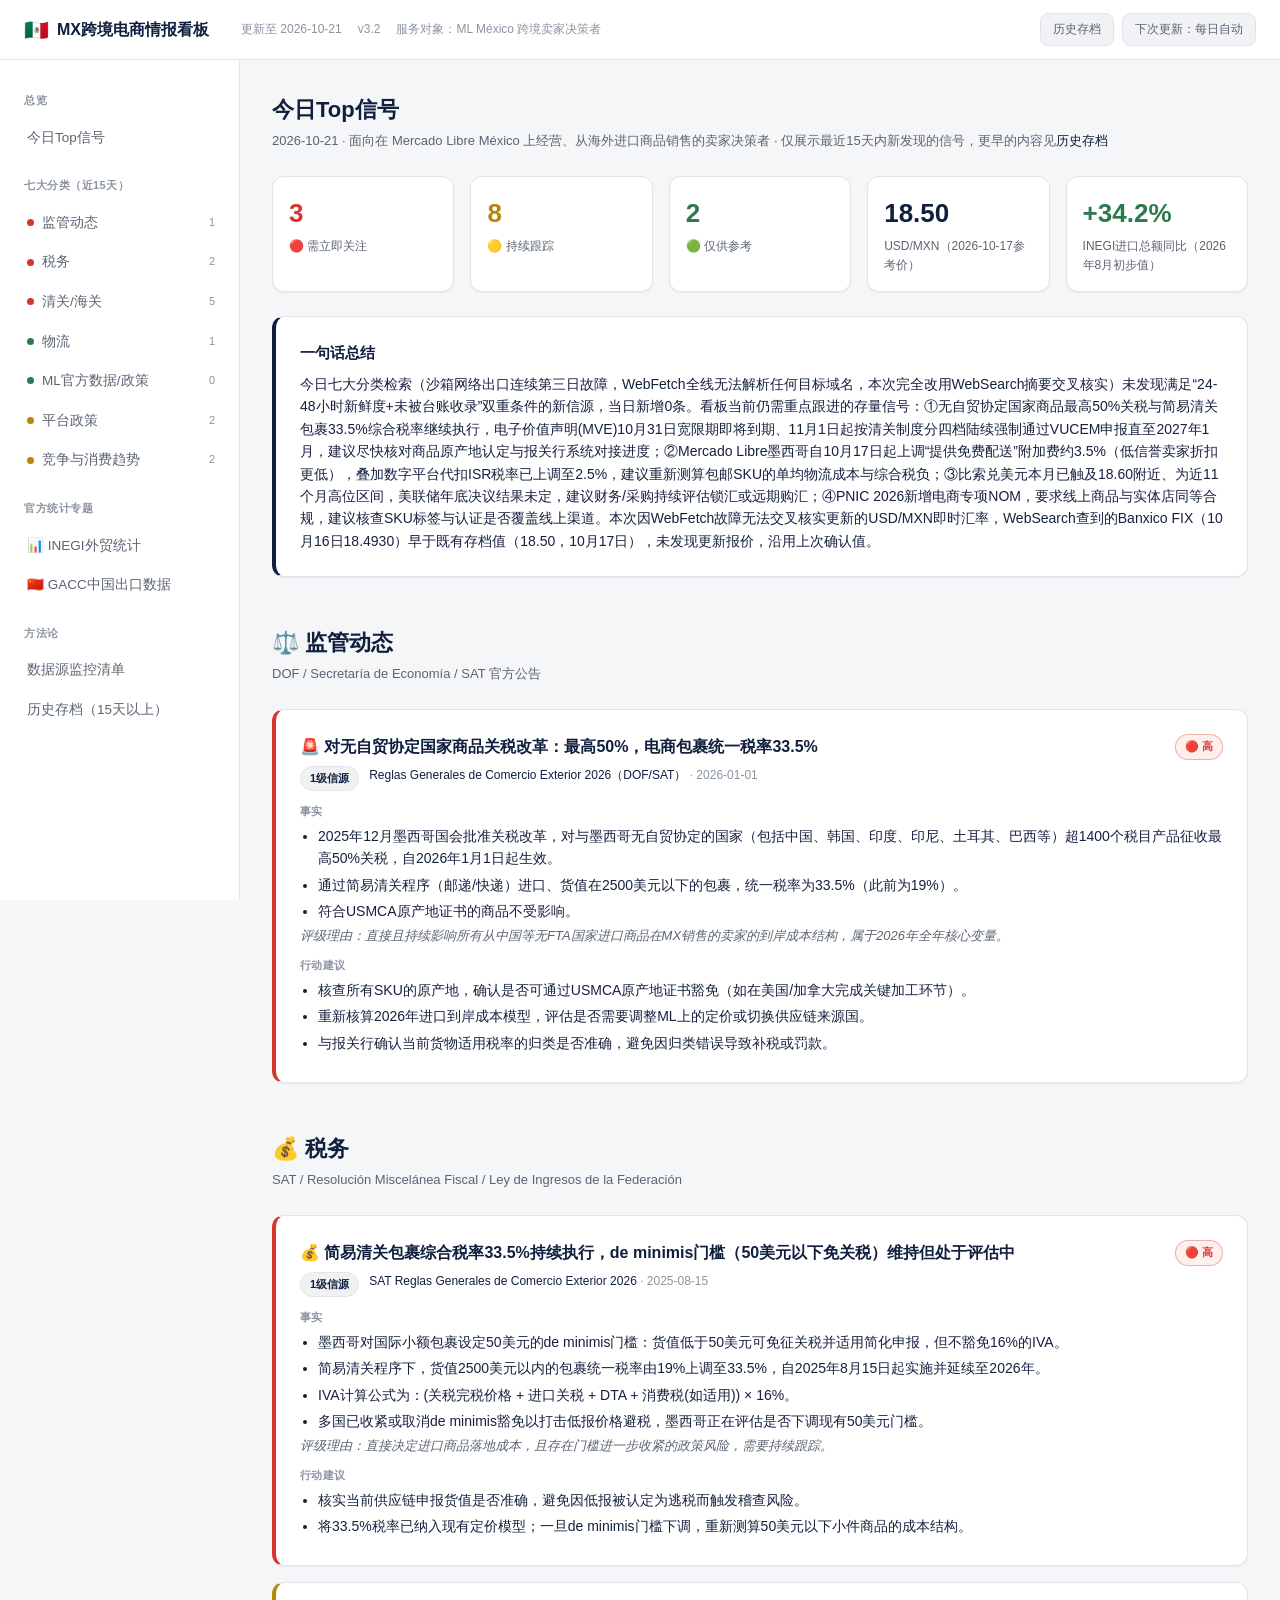
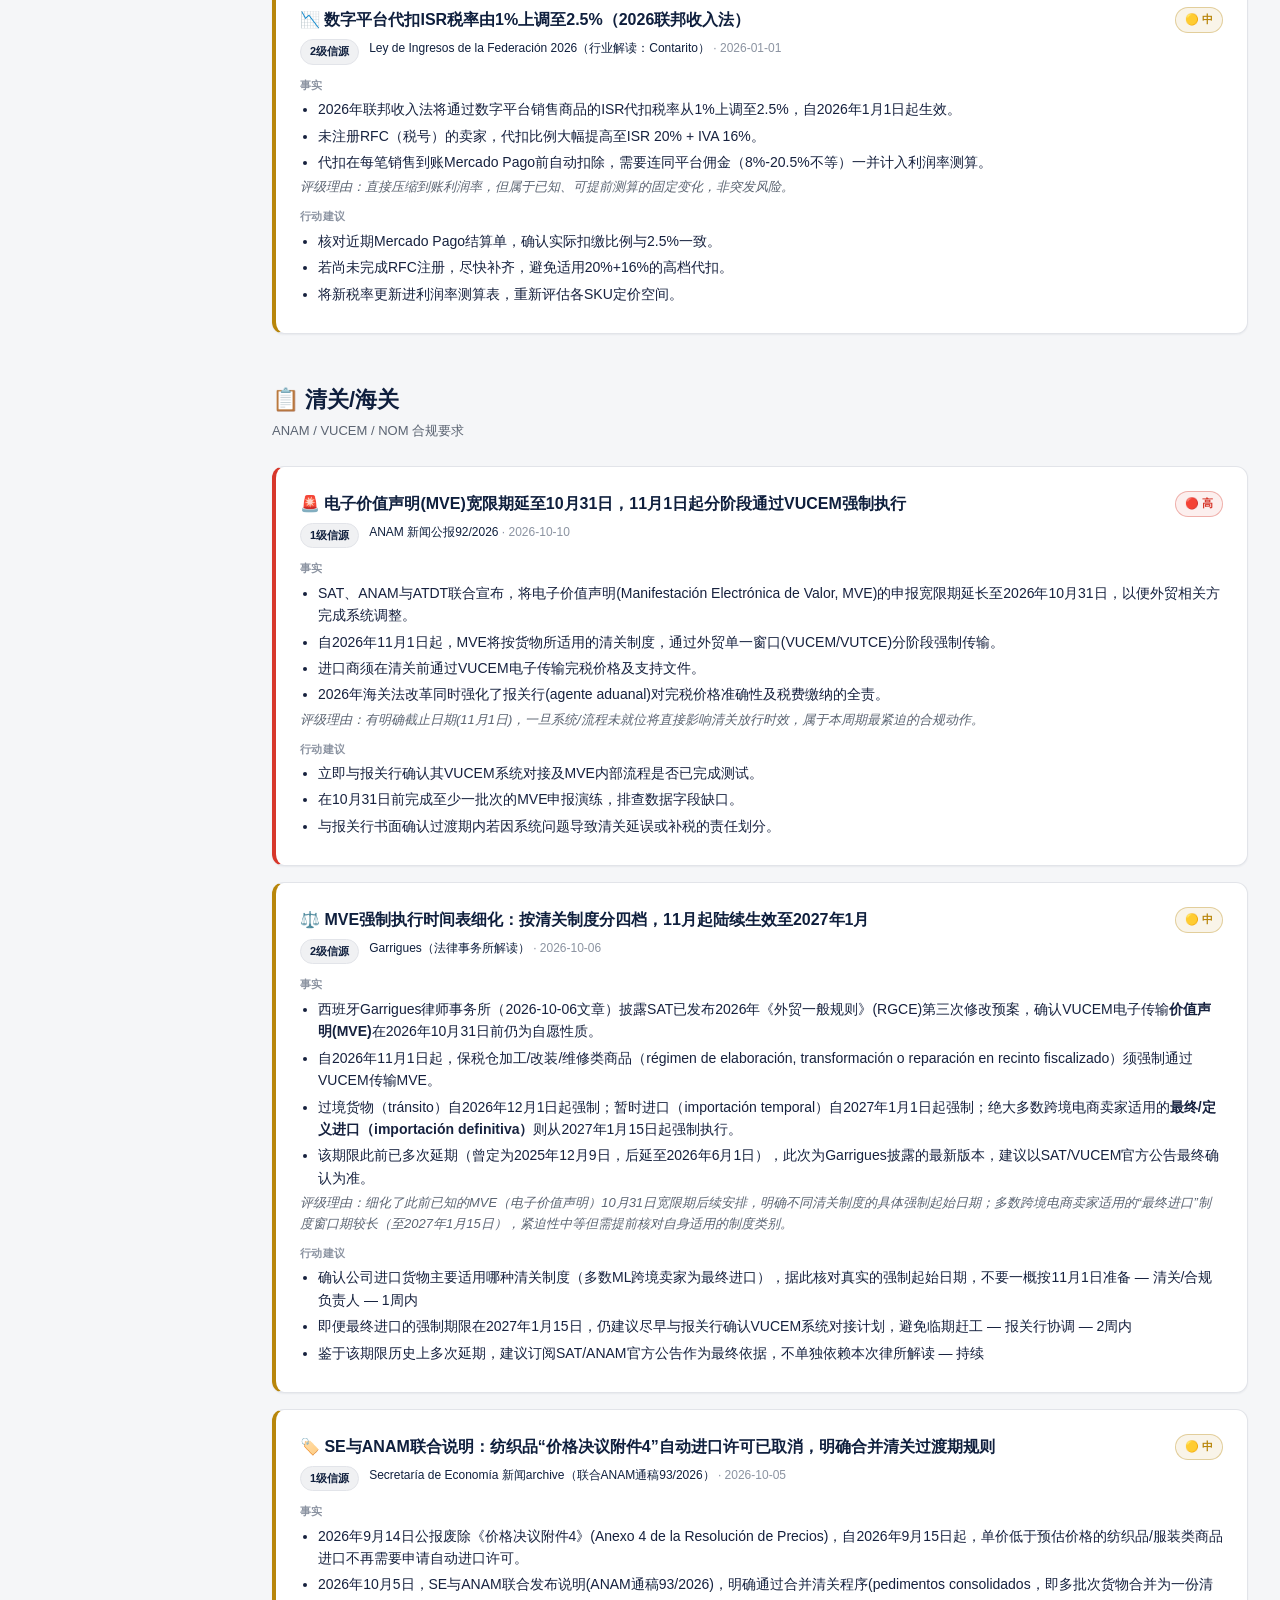
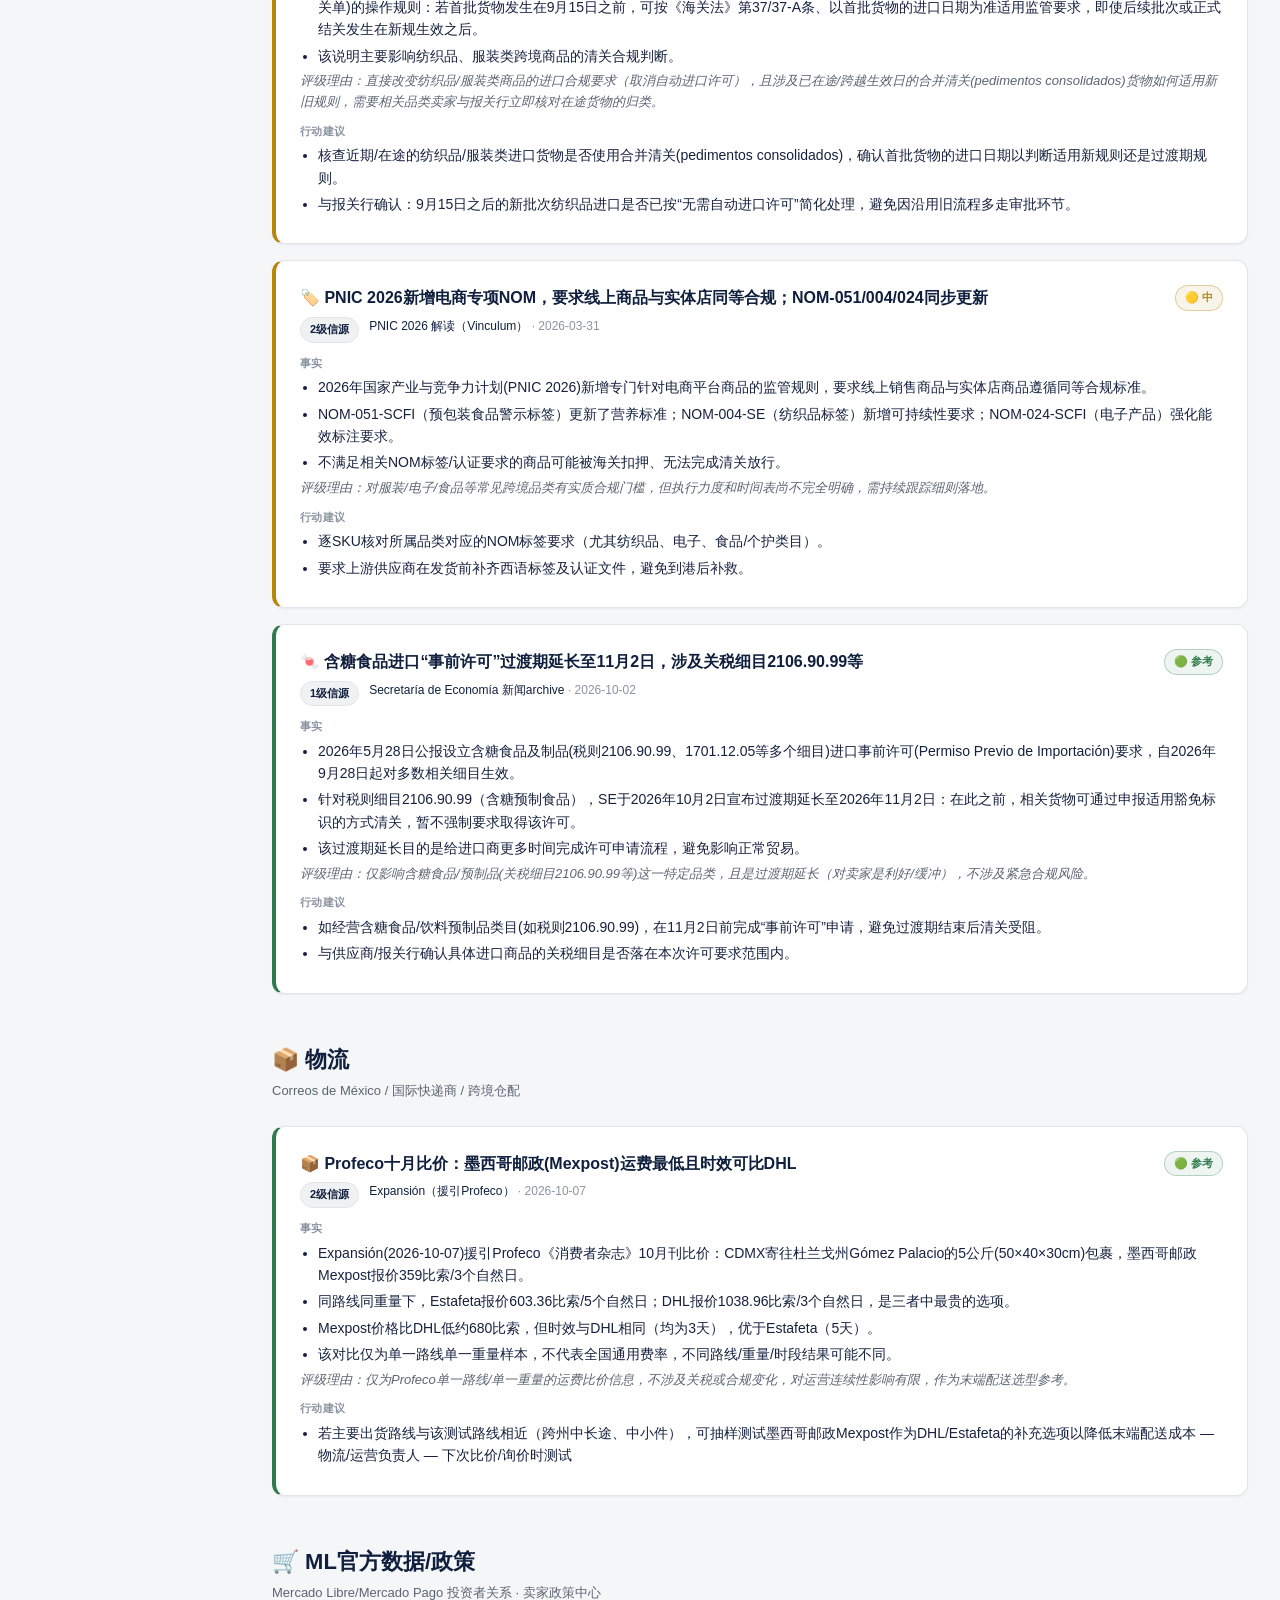
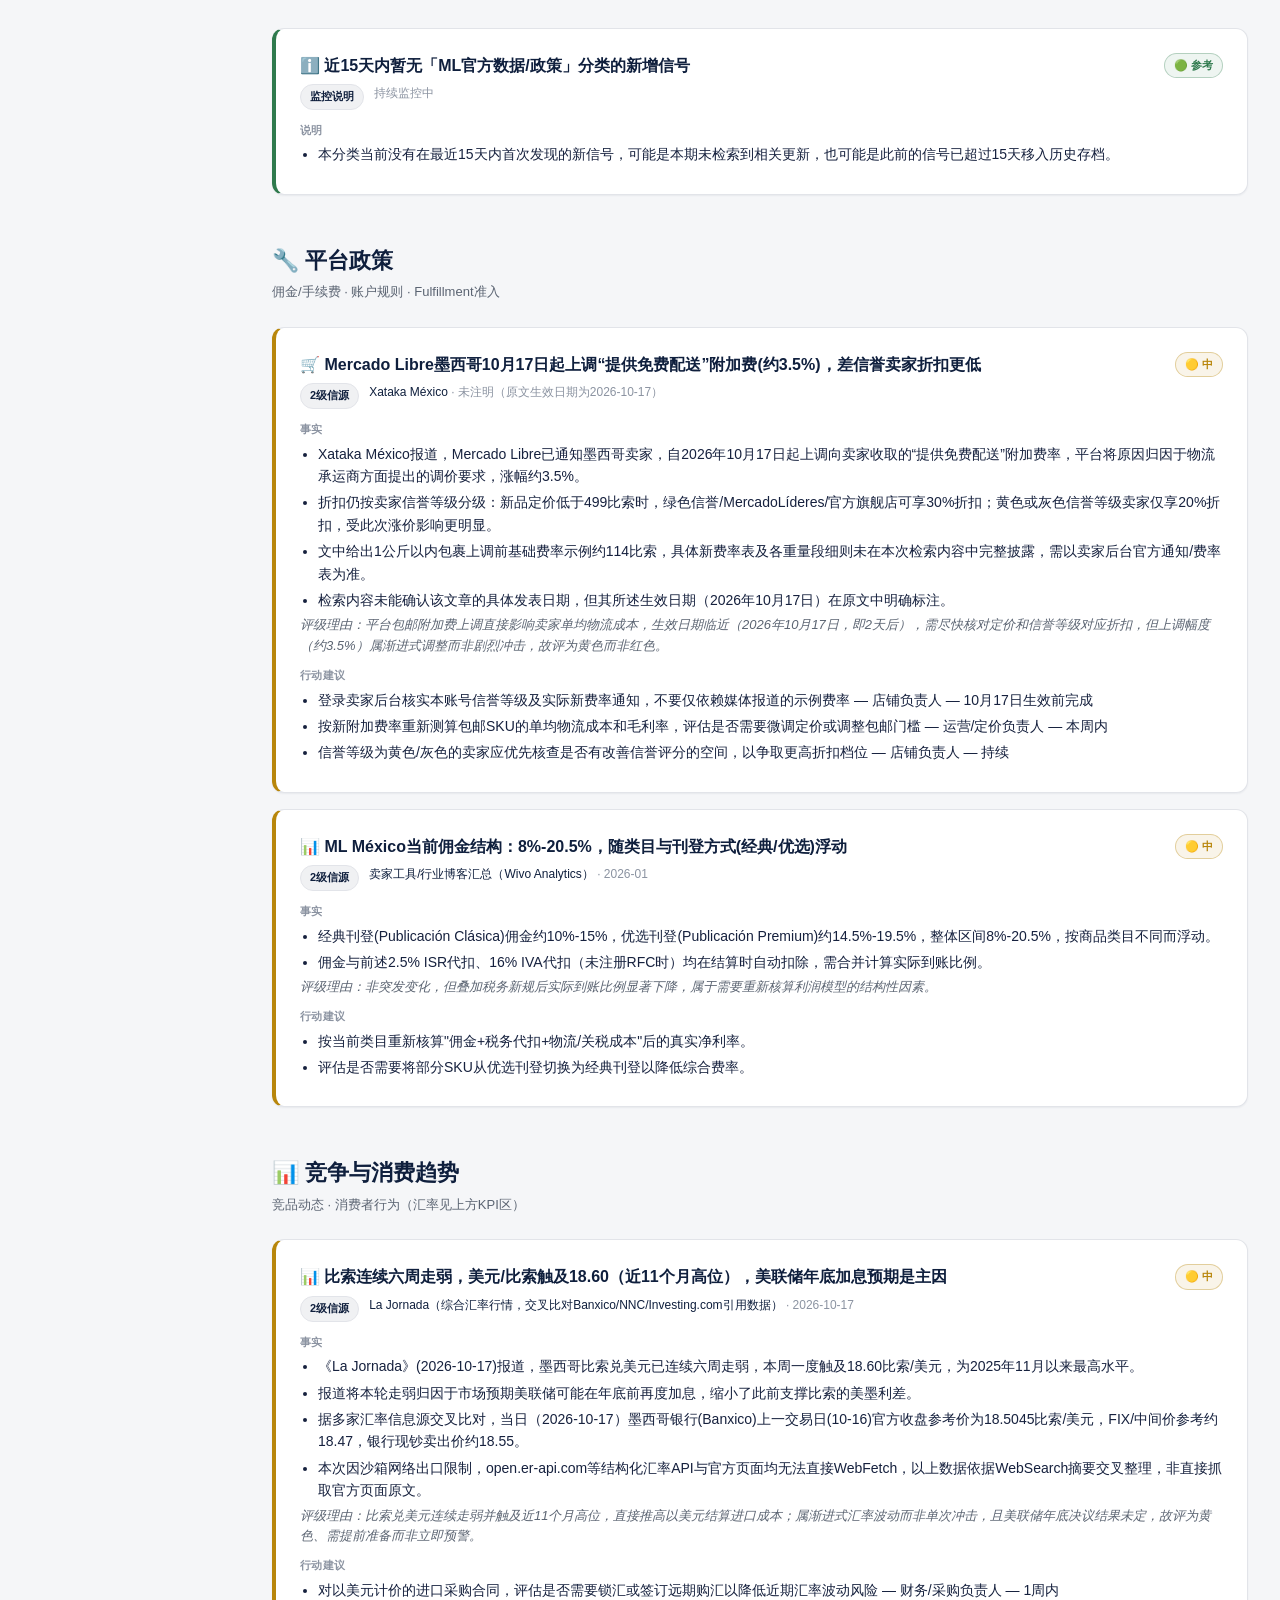
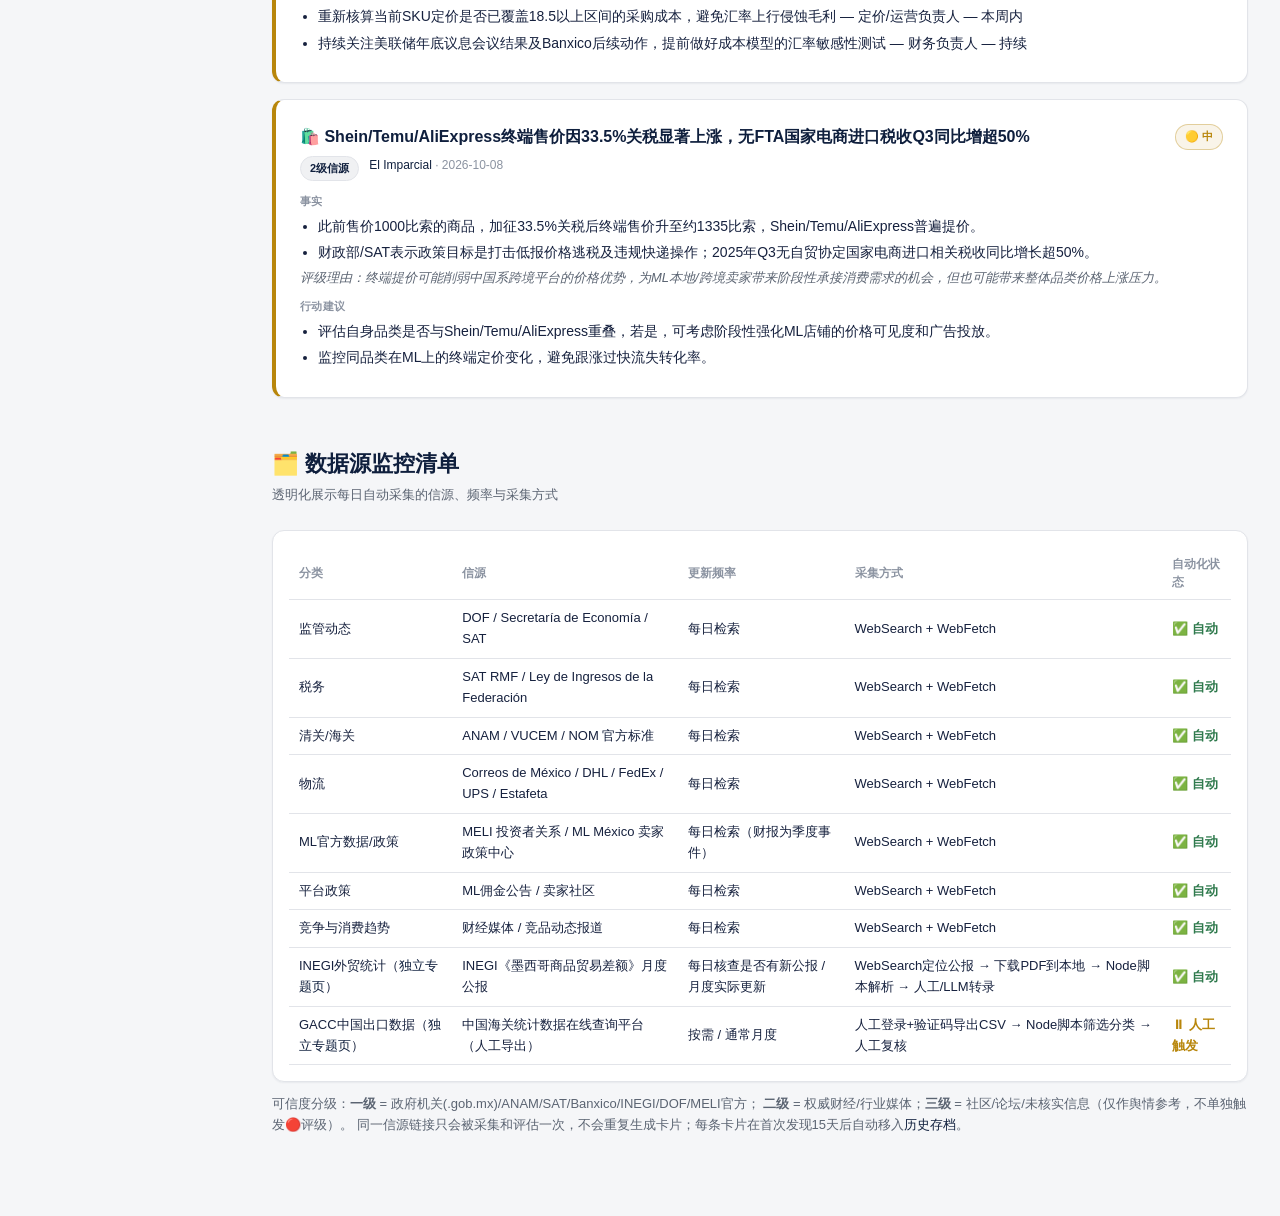
==== site/index.html @ f9dcebd8 "Add GACC monthly time series: YoY comparison and trend sparklines - scripts/lib_gacc.js: extracted s" ====
<!DOCTYPE html>
<html lang="zh-CN">
<head>
<meta charset="UTF-8">
<meta name="viewport" content="width=device-width, initial-scale=1.0, viewport-fit=cover">
<title>MX跨境电商情报看板 | 2026-10-21 | v3.2</title>
<meta http-equiv="Cache-Control" content="no-cache, no-store, must-revalidate">
<link rel="stylesheet" href="style.css">
</head>
<body>

<nav class="navbar">
  <button class="menu-toggle pill" onclick="document.querySelector('.sidebar').classList.toggle('open')">☰ 分类</button>
  <div class="navbar-brand"><span class="flag">🇲🇽</span>MX跨境电商情报看板</div>
  <div class="navbar-meta">
    <span>更新至 2026-10-21</span>
    <span>v3.2</span>
    <span>服务对象：ML México 跨境卖家决策者</span>
  </div>
  <div class="navbar-controls">
    <a class="pill" href="archive.html">历史存档</a>
    <span class="pill">下次更新：每日自动</span>
  </div>
</nav>

<div class="layout">
  <aside class="sidebar">
    <ul class="sidebar-nav">
      <li class="sidebar-section-title">总览</li>
      <li><a class="sidebar-item" href="#top">今日Top信号</a></li>

      <li class="sidebar-section-title" style="margin-top:12px;">七大分类（近15天）</li>
      <li><a class="sidebar-item sig-red" href="#reg"><span class="dot"></span>监管动态<span class="count-badge">1</span></a></li>
      <li><a class="sidebar-item sig-red" href="#tax"><span class="dot"></span>税务<span class="count-badge">2</span></a></li>
      <li><a class="sidebar-item sig-red" href="#customs"><span class="dot"></span>清关/海关<span class="count-badge">5</span></a></li>
      <li><a class="sidebar-item sig-green" href="#logistics"><span class="dot"></span>物流<span class="count-badge">1</span></a></li>
      <li><a class="sidebar-item sig-green" href="#ml"><span class="dot"></span>ML官方数据/政策<span class="count-badge">0</span></a></li>
      <li><a class="sidebar-item sig-yellow" href="#platform"><span class="dot"></span>平台政策<span class="count-badge">2</span></a></li>
      <li><a class="sidebar-item sig-yellow" href="#competition"><span class="dot"></span>竞争与消费趋势<span class="count-badge">2</span></a></li>

      <li class="sidebar-section-title" style="margin-top:12px;">官方统计专题</li>
      <li><a class="sidebar-item" href="inegi.html">📊 INEGI外贸统计</a></li>
      <li><a class="sidebar-item" href="gacc.html">🇨🇳 GACC中国出口数据</a></li>

      <li class="sidebar-section-title" style="margin-top:12px;">方法论</li>
      <li><a class="sidebar-item" href="#sources">数据源监控清单</a></li>
      <li><a class="sidebar-item" href="archive.html">历史存档（15天以上）</a></li>
    </ul>
  </aside>

  <main class="main-content">

    <section class="content-section" id="top">
      <div class="section-title">今日Top信号</div>
      <div class="section-subtitle">2026-10-21 · 面向在 Mercado Libre México 上经营、从海外进口商品销售的卖家决策者 · 仅展示最近15天内新发现的信号，更早的内容见<a href="archive.html">历史存档</a></div>

      <div class="kpi-grid">
        <div class="kpi-card red"><div class="kpi-value">3</div><div class="kpi-label">🔴 需立即关注</div></div>
        <div class="kpi-card yellow"><div class="kpi-value">8</div><div class="kpi-label">🟡 持续跟踪</div></div>
        <div class="kpi-card green"><div class="kpi-value">2</div><div class="kpi-label">🟢 仅供参考</div></div>
        <div class="kpi-card"><div class="kpi-value">18.50</div><div class="kpi-label">USD/MXN（2026-10-17参考价）</div></div>
        
        <a href="inegi.html" class="kpi-card-link">
          <div class="kpi-card">
            <div class="kpi-value"><span class="pct-pos">+34.2%</span></div>
            <div class="kpi-label">INEGI进口总额同比（2026年8月初步值）</div>
          </div>
        </a>
      </div>

      <div class="top-signal-box">
        <h3>一句话总结</h3>
        <p>今日七大分类检索（沙箱网络出口连续第三日故障，WebFetch全线无法解析任何目标域名，本次完全改用WebSearch摘要交叉核实）未发现满足“24-48小时新鲜度+未被台账收录”双重条件的新信源，当日新增0条。看板当前仍需重点跟进的存量信号：①无自贸协定国家商品最高50%关税与简易清关包裹33.5%综合税率继续执行，电子价值声明(MVE)10月31日宽限期即将到期、11月1日起按清关制度分四档陆续强制通过VUCEM申报直至2027年1月，建议尽快核对商品原产地认定与报关行系统对接进度；②Mercado Libre墨西哥自10月17日起上调“提供免费配送”附加费约3.5%（低信誉卖家折扣更低），叠加数字平台代扣ISR税率已上调至2.5%，建议重新测算包邮SKU的单均物流成本与综合税负；③比索兑美元本月已触及18.60附近、为近11个月高位区间，美联储年底决议结果未定，建议财务/采购持续评估锁汇或远期购汇；④PNIC 2026新增电商专项NOM，要求线上商品与实体店同等合规，建议核查SKU标签与认证是否覆盖线上渠道。本次因WebFetch故障无法交叉核实更新的USD/MXN即时汇率，WebSearch查到的Banxico FIX（10月16日18.4930）早于既有存档值（18.50，10月17日），未发现更新报价，沿用上次确认值。</p>
      </div>
    </section>

    <section class="content-section" id="reg">
      <div class="section-title">⚖️ 监管动态</div>
      <div class="section-subtitle">DOF / Secretaría de Economía / SAT 官方公告</div>
      
      <div class="card sig-red">
        <div class="card-head">
          <div class="card-title">🚨 对无自贸协定国家商品关税改革：最高50%，电商包裹统一税率33.5%</div>
          <span class="badge red">🔴 高</span>
        </div>
        <div class="card-meta">
          <span class="badge tier">1级信源</span>
          <span><a href="https://dof.gob.mx/nota_detalle_popup.php?codigo=5777199" target="_blank" rel="noopener">Reglas Generales de Comercio Exterior 2026（DOF/SAT）</a> · 2026-01-01</span>
        </div>
        <div class="card-section-label">事实</div>
        <ul>
          <li>2025年12月墨西哥国会批准关税改革，对与墨西哥无自贸协定的国家（包括中国、韩国、印度、印尼、土耳其、巴西等）超1400个税目产品征收最高50%关税，自2026年1月1日起生效。</li>
          <li>通过简易清关程序（邮递/快递）进口、货值在2500美元以下的包裹，统一税率为33.5%（此前为19%）。</li>
          <li>符合USMCA原产地证书的商品不受影响。</li>
        </ul>
        <div class="reason">评级理由：直接且持续影响所有从中国等无FTA国家进口商品在MX销售的卖家的到岸成本结构，属于2026年全年核心变量。</div>
        <div class="card-section-label">行动建议</div>
        <ul>
          <li>核查所有SKU的原产地，确认是否可通过USMCA原产地证书豁免（如在美国/加拿大完成关键加工环节）。</li>
          <li>重新核算2026年进口到岸成本模型，评估是否需要调整ML上的定价或切换供应链来源国。</li>
          <li>与报关行确认当前货物适用税率的归类是否准确，避免因归类错误导致补税或罚款。</li>
        </ul>
      </div>
    </section>

    <section class="content-section" id="tax">
      <div class="section-title">💰 税务</div>
      <div class="section-subtitle">SAT / Resolución Miscelánea Fiscal / Ley de Ingresos de la Federación</div>
      
      <div class="card sig-red">
        <div class="card-head">
          <div class="card-title">💰 简易清关包裹综合税率33.5%持续执行，de minimis门槛（50美元以下免关税）维持但处于评估中</div>
          <span class="badge red">🔴 高</span>
        </div>
        <div class="card-meta">
          <span class="badge tier">1级信源</span>
          <span><a href="https://www.sat.gob.mx/minisitio/NormatividadRMFyRGCE/documentos2026/rgce/rgce/ReglasGeneralesComercioExteriorpara2026.pdf" target="_blank" rel="noopener">SAT Reglas Generales de Comercio Exterior 2026</a> · 2025-08-15</span>
        </div>
        <div class="card-section-label">事实</div>
        <ul>
          <li>墨西哥对国际小额包裹设定50美元的de minimis门槛：货值低于50美元可免征关税并适用简化申报，但不豁免16%的IVA。</li>
          <li>简易清关程序下，货值2500美元以内的包裹统一税率由19%上调至33.5%，自2025年8月15日起实施并延续至2026年。</li>
          <li>IVA计算公式为：(关税完税价格 + 进口关税 + DTA + 消费税(如适用)) × 16%。</li>
          <li>多国已收紧或取消de minimis豁免以打击低报价格避税，墨西哥正在评估是否下调现有50美元门槛。</li>
        </ul>
        <div class="reason">评级理由：直接决定进口商品落地成本，且存在门槛进一步收紧的政策风险，需要持续跟踪。</div>
        <div class="card-section-label">行动建议</div>
        <ul>
          <li>核实当前供应链申报货值是否准确，避免因低报被认定为逃税而触发稽查风险。</li>
          <li>将33.5%税率已纳入现有定价模型；一旦de minimis门槛下调，重新测算50美元以下小件商品的成本结构。</li>
        </ul>
      </div>

      <div class="card sig-yellow">
        <div class="card-head">
          <div class="card-title">📉 数字平台代扣ISR税率由1%上调至2.5%（2026联邦收入法）</div>
          <span class="badge yellow">🟡 中</span>
        </div>
        <div class="card-meta">
          <span class="badge tier">2级信源</span>
          <span><a href="https://contarito.com.mx/blog/impuestos-mercadolibre-vendedores-mexico-2026/" target="_blank" rel="noopener">Ley de Ingresos de la Federación 2026（行业解读：Contarito）</a> · 2026-01-01</span>
        </div>
        <div class="card-section-label">事实</div>
        <ul>
          <li>2026年联邦收入法将通过数字平台销售商品的ISR代扣税率从1%上调至2.5%，自2026年1月1日起生效。</li>
          <li>未注册RFC（税号）的卖家，代扣比例大幅提高至ISR 20% + IVA 16%。</li>
          <li>代扣在每笔销售到账Mercado Pago前自动扣除，需要连同平台佣金（8%-20.5%不等）一并计入利润率测算。</li>
        </ul>
        <div class="reason">评级理由：直接压缩到账利润率，但属于已知、可提前测算的固定变化，非突发风险。</div>
        <div class="card-section-label">行动建议</div>
        <ul>
          <li>核对近期Mercado Pago结算单，确认实际扣缴比例与2.5%一致。</li>
          <li>若尚未完成RFC注册，尽快补齐，避免适用20%+16%的高档代扣。</li>
          <li>将新税率更新进利润率测算表，重新评估各SKU定价空间。</li>
        </ul>
      </div>
    </section>

    <section class="content-section" id="customs">
      <div class="section-title">📋 清关/海关</div>
      <div class="section-subtitle">ANAM / VUCEM / NOM 合规要求</div>
      
      <div class="card sig-red">
        <div class="card-head">
          <div class="card-title">🚨 电子价值声明(MVE)宽限期延至10月31日，11月1日起分阶段通过VUCEM强制执行</div>
          <span class="badge red">🔴 高</span>
        </div>
        <div class="card-meta">
          <span class="badge tier">1级信源</span>
          <span><a href="https://www.anam.gob.mx/comunicado-de-prensa-92-2026/" target="_blank" rel="noopener">ANAM 新闻公报92/2026</a> · 2026-10-10</span>
        </div>
        <div class="card-section-label">事实</div>
        <ul>
          <li>SAT、ANAM与ATDT联合宣布，将电子价值声明(Manifestación Electrónica de Valor, MVE)的申报宽限期延长至2026年10月31日，以便外贸相关方完成系统调整。</li>
          <li>自2026年11月1日起，MVE将按货物所适用的清关制度，通过外贸单一窗口(VUCEM/VUTCE)分阶段强制传输。</li>
          <li>进口商须在清关前通过VUCEM电子传输完税价格及支持文件。</li>
          <li>2026年海关法改革同时强化了报关行(agente aduanal)对完税价格准确性及税费缴纳的全责。</li>
        </ul>
        <div class="reason">评级理由：有明确截止日期(11月1日)，一旦系统/流程未就位将直接影响清关放行时效，属于本周期最紧迫的合规动作。</div>
        <div class="card-section-label">行动建议</div>
        <ul>
          <li>立即与报关行确认其VUCEM系统对接及MVE内部流程是否已完成测试。</li>
          <li>在10月31日前完成至少一批次的MVE申报演练，排查数据字段缺口。</li>
          <li>与报关行书面确认过渡期内若因系统问题导致清关延误或补税的责任划分。</li>
        </ul>
      </div>

      <div class="card sig-yellow">
        <div class="card-head">
          <div class="card-title">⚖️ MVE强制执行时间表细化：按清关制度分四档，11月起陆续生效至2027年1月</div>
          <span class="badge yellow">🟡 中</span>
        </div>
        <div class="card-meta">
          <span class="badge tier">2级信源</span>
          <span><a href="https://www.garrigues.com/es_ES/noticia/mexico-adopcion-obligatoria-manifestacion-valor-electronica-aplaza-entrara-vigor-cada" target="_blank" rel="noopener">Garrigues（法律事务所解读）</a> · 2026-10-06</span>
        </div>
        <div class="card-section-label">事实</div>
        <ul>
          <li>西班牙Garrigues律师事务所（2026-10-06文章）披露SAT已发布2026年《外贸一般规则》(RGCE)第三次修改预案，确认VUCEM电子传输<b>价值声明(MVE)</b>在2026年10月31日前仍为自愿性质。</li>
          <li>自2026年11月1日起，保税仓加工/改装/维修类商品（régimen de elaboración, transformación o reparación en recinto fiscalizado）须强制通过VUCEM传输MVE。</li>
          <li>过境货物（tránsito）自2026年12月1日起强制；暂时进口（importación temporal）自2027年1月1日起强制；绝大多数跨境电商卖家适用的<b>最终/定义进口（importación definitiva）</b>则从2027年1月15日起强制执行。</li>
          <li>该期限此前已多次延期（曾定为2025年12月9日，后延至2026年6月1日），此次为Garrigues披露的最新版本，建议以SAT/VUCEM官方公告最终确认为准。</li>
        </ul>
        <div class="reason">评级理由：细化了此前已知的MVE（电子价值声明）10月31日宽限期后续安排，明确不同清关制度的具体强制起始日期；多数跨境电商卖家适用的“最终进口”制度窗口期较长（至2027年1月15日），紧迫性中等但需提前核对自身适用的制度类别。</div>
        <div class="card-section-label">行动建议</div>
        <ul>
          <li>确认公司进口货物主要适用哪种清关制度（多数ML跨境卖家为最终进口），据此核对真实的强制起始日期，不要一概按11月1日准备 — 清关/合规负责人 — 1周内</li>
          <li>即便最终进口的强制期限在2027年1月15日，仍建议尽早与报关行确认VUCEM系统对接计划，避免临期赶工 — 报关行协调 — 2周内</li>
          <li>鉴于该期限历史上多次延期，建议订阅SAT/ANAM官方公告作为最终依据，不单独依赖本次律所解读 — 持续</li>
        </ul>
      </div>

      <div class="card sig-yellow">
        <div class="card-head">
          <div class="card-title">🏷️ SE与ANAM联合说明：纺织品“价格决议附件4”自动进口许可已取消，明确合并清关过渡期规则</div>
          <span class="badge yellow">🟡 中</span>
        </div>
        <div class="card-meta">
          <span class="badge tier">1级信源</span>
          <span><a href="https://www.gob.mx/se/prensa/la-se-y-la-anam-orientan-sobre-la-derogacion-del-anexo-4-de-la-resolucion-de-precios-en-operaciones-mediante-pedimentos-consolidados" target="_blank" rel="noopener">Secretaría de Economía 新闻archive（联合ANAM通稿93/2026）</a> · 2026-10-05</span>
        </div>
        <div class="card-section-label">事实</div>
        <ul>
          <li>2026年9月14日公报废除《价格决议附件4》(Anexo 4 de la Resolución de Precios)，自2026年9月15日起，单价低于预估价格的纺织品/服装类商品进口不再需要申请自动进口许可。</li>
          <li>2026年10月5日，SE与ANAM联合发布说明(ANAM通稿93/2026)，明确通过合并清关程序(pedimentos consolidados，即多批次货物合并为一份清关单)的操作规则：若首批货物发生在9月15日之前，可按《海关法》第37/37-A条、以首批货物的进口日期为准适用监管要求，即使后续批次或正式结关发生在新规生效之后。</li>
          <li>该说明主要影响纺织品、服装类跨境商品的清关合规判断。</li>
        </ul>
        <div class="reason">评级理由：直接改变纺织品/服装类商品的进口合规要求（取消自动进口许可），且涉及已在途/跨越生效日的合并清关(pedimentos consolidados)货物如何适用新旧规则，需要相关品类卖家与报关行立即核对在途货物的归类。</div>
        <div class="card-section-label">行动建议</div>
        <ul>
          <li>核查近期/在途的纺织品/服装类进口货物是否使用合并清关(pedimentos consolidados)，确认首批货物的进口日期以判断适用新规则还是过渡期规则。</li>
          <li>与报关行确认：9月15日之后的新批次纺织品进口是否已按“无需自动进口许可”简化处理，避免因沿用旧流程多走审批环节。</li>
        </ul>
      </div>

      <div class="card sig-yellow">
        <div class="card-head">
          <div class="card-title">🏷️ PNIC 2026新增电商专项NOM，要求线上商品与实体店同等合规；NOM-051/004/024同步更新</div>
          <span class="badge yellow">🟡 中</span>
        </div>
        <div class="card-meta">
          <span class="badge tier">2级信源</span>
          <span><a href="https://vinculum.mx/2026/03/31/pnic-2026-nuevas-reglas-para-etiquetado-y-cumplimiento/" target="_blank" rel="noopener">PNIC 2026 解读（Vinculum）</a> · 2026-03-31</span>
        </div>
        <div class="card-section-label">事实</div>
        <ul>
          <li>2026年国家产业与竞争力计划(PNIC 2026)新增专门针对电商平台商品的监管规则，要求线上销售商品与实体店商品遵循同等合规标准。</li>
          <li>NOM-051-SCFI（预包装食品警示标签）更新了营养标准；NOM-004-SE（纺织品标签）新增可持续性要求；NOM-024-SCFI（电子产品）强化能效标注要求。</li>
          <li>不满足相关NOM标签/认证要求的商品可能被海关扣押、无法完成清关放行。</li>
        </ul>
        <div class="reason">评级理由：对服装/电子/食品等常见跨境品类有实质合规门槛，但执行力度和时间表尚不完全明确，需持续跟踪细则落地。</div>
        <div class="card-section-label">行动建议</div>
        <ul>
          <li>逐SKU核对所属品类对应的NOM标签要求（尤其纺织品、电子、食品/个护类目）。</li>
          <li>要求上游供应商在发货前补齐西语标签及认证文件，避免到港后补救。</li>
        </ul>
      </div>

      <div class="card sig-green">
        <div class="card-head">
          <div class="card-title">🍬 含糖食品进口“事前许可”过渡期延长至11月2日，涉及关税细目2106.90.99等</div>
          <span class="badge green">🟢 参考</span>
        </div>
        <div class="card-meta">
          <span class="badge tier">1级信源</span>
          <span><a href="https://www.gob.mx/se/prensa/se-prorroga-aplicabilidad-del-permiso-previo-de-importacion-de-azucar-y-preparaciones-alimenticias" target="_blank" rel="noopener">Secretaría de Economía 新闻archive</a> · 2026-10-02</span>
        </div>
        <div class="card-section-label">事实</div>
        <ul>
          <li>2026年5月28日公报设立含糖食品及制品(税则2106.90.99、1701.12.05等多个细目)进口事前许可(Permiso Previo de Importación)要求，自2026年9月28日起对多数相关细目生效。</li>
          <li>针对税则细目2106.90.99（含糖预制食品），SE于2026年10月2日宣布过渡期延长至2026年11月2日：在此之前，相关货物可通过申报适用豁免标识的方式清关，暂不强制要求取得该许可。</li>
          <li>该过渡期延长目的是给进口商更多时间完成许可申请流程，避免影响正常贸易。</li>
        </ul>
        <div class="reason">评级理由：仅影响含糖食品/预制品(关税细目2106.90.99等)这一特定品类，且是过渡期延长（对卖家是利好/缓冲），不涉及紧急合规风险。</div>
        <div class="card-section-label">行动建议</div>
        <ul>
          <li>如经营含糖食品/饮料预制品类目(如税则2106.90.99)，在11月2日前完成“事前许可”申请，避免过渡期结束后清关受阻。</li>
          <li>与供应商/报关行确认具体进口商品的关税细目是否落在本次许可要求范围内。</li>
        </ul>
      </div>
    </section>

    <section class="content-section" id="logistics">
      <div class="section-title">📦 物流</div>
      <div class="section-subtitle">Correos de México / 国际快递商 / 跨境仓配</div>
      
      <div class="card sig-green">
        <div class="card-head">
          <div class="card-title">📦 Profeco十月比价：墨西哥邮政(Mexpost)运费最低且时效可比DHL</div>
          <span class="badge green">🟢 参考</span>
        </div>
        <div class="card-meta">
          <span class="badge tier">2级信源</span>
          <span><a href="https://expansion.mx/empresas/2026/10/07/correos-demexico-compite-dhl-estafeta-precios-tiemposentrega" target="_blank" rel="noopener">Expansión（援引Profeco）</a> · 2026-10-07</span>
        </div>
        <div class="card-section-label">事实</div>
        <ul>
          <li>Expansión(2026-10-07)援引Profeco《消费者杂志》10月刊比价：CDMX寄往杜兰戈州Gómez Palacio的5公斤(50×40×30cm)包裹，墨西哥邮政Mexpost报价359比索/3个自然日。</li>
          <li>同路线同重量下，Estafeta报价603.36比索/5个自然日；DHL报价1038.96比索/3个自然日，是三者中最贵的选项。</li>
          <li>Mexpost价格比DHL低约680比索，但时效与DHL相同（均为3天），优于Estafeta（5天）。</li>
          <li>该对比仅为单一路线单一重量样本，不代表全国通用费率，不同路线/重量/时段结果可能不同。</li>
        </ul>
        <div class="reason">评级理由：仅为Profeco单一路线/单一重量的运费比价信息，不涉及关税或合规变化，对运营连续性影响有限，作为末端配送选型参考。</div>
        <div class="card-section-label">行动建议</div>
        <ul>
          <li>若主要出货路线与该测试路线相近（跨州中长途、中小件），可抽样测试墨西哥邮政Mexpost作为DHL/Estafeta的补充选项以降低末端配送成本 — 物流/运营负责人 — 下次比价/询价时测试</li>
        </ul>
      </div>
    </section>

    <section class="content-section" id="ml">
      <div class="section-title">🛒 ML官方数据/政策</div>
      <div class="section-subtitle">Mercado Libre/Mercado Pago 投资者关系 · 卖家政策中心</div>
      
      <div class="card sig-green">
        <div class="card-head">
          <div class="card-title">ℹ️ 近15天内暂无「ML官方数据/政策」分类的新增信号</div>
          <span class="badge green">🟢 参考</span>
        </div>
        <div class="card-meta">
          <span class="badge tier">监控说明</span>
          <span>持续监控中</span>
        </div>
        <div class="card-section-label">说明</div>
        <ul>
          <li>本分类当前没有在最近15天内首次发现的新信号，可能是本期未检索到相关更新，也可能是此前的信号已超过15天移入历史存档。</li>
        </ul>
      </div>
    </section>

    <section class="content-section" id="platform">
      <div class="section-title">🔧 平台政策</div>
      <div class="section-subtitle">佣金/手续费 · 账户规则 · Fulfillment准入</div>
      
      <div class="card sig-yellow">
        <div class="card-head">
          <div class="card-title">🛒 Mercado Libre墨西哥10月17日起上调“提供免费配送”附加费(约3.5%)，差信誉卖家折扣更低</div>
          <span class="badge yellow">🟡 中</span>
        </div>
        <div class="card-meta">
          <span class="badge tier">2级信源</span>
          <span><a href="https://www.xataka.com.mx/comercio-electronico/mercado-libre-aumentara-costos-ofrecer-envios-gratis-a-partir-17-octubre-mexico" target="_blank" rel="noopener">Xataka México</a> · 未注明（原文生效日期为2026-10-17）</span>
        </div>
        <div class="card-section-label">事实</div>
        <ul>
          <li>Xataka México报道，Mercado Libre已通知墨西哥卖家，自2026年10月17日起上调向卖家收取的“提供免费配送”附加费率，平台将原因归因于物流承运商方面提出的调价要求，涨幅约3.5%。</li>
          <li>折扣仍按卖家信誉等级分级：新品定价低于499比索时，绿色信誉/MercadoLíderes/官方旗舰店可享30%折扣；黄色或灰色信誉等级卖家仅享20%折扣，受此次涨价影响更明显。</li>
          <li>文中给出1公斤以内包裹上调前基础费率示例约114比索，具体新费率表及各重量段细则未在本次检索内容中完整披露，需以卖家后台官方通知/费率表为准。</li>
          <li>检索内容未能确认该文章的具体发表日期，但其所述生效日期（2026年10月17日）在原文中明确标注。</li>
        </ul>
        <div class="reason">评级理由：平台包邮附加费上调直接影响卖家单均物流成本，生效日期临近（2026年10月17日，即2天后），需尽快核对定价和信誉等级对应折扣，但上调幅度（约3.5%）属渐进式调整而非剧烈冲击，故评为黄色而非红色。</div>
        <div class="card-section-label">行动建议</div>
        <ul>
          <li>登录卖家后台核实本账号信誉等级及实际新费率通知，不要仅依赖媒体报道的示例费率 — 店铺负责人 — 10月17日生效前完成</li>
          <li>按新附加费率重新测算包邮SKU的单均物流成本和毛利率，评估是否需要微调定价或调整包邮门槛 — 运营/定价负责人 — 本周内</li>
          <li>信誉等级为黄色/灰色的卖家应优先核查是否有改善信誉评分的空间，以争取更高折扣档位 — 店铺负责人 — 持续</li>
        </ul>
      </div>

      <div class="card sig-yellow">
        <div class="card-head">
          <div class="card-title">📊 ML México当前佣金结构：8%-20.5%，随类目与刊登方式(经典/优选)浮动</div>
          <span class="badge yellow">🟡 中</span>
        </div>
        <div class="card-meta">
          <span class="badge tier">2级信源</span>
          <span><a href="https://www.wivoanalytics.com/blog/cuanto-cobra-mercado-libre-por-venta-en-2025-guia-completa-de-comisiones-envios-y-mas" target="_blank" rel="noopener">卖家工具/行业博客汇总（Wivo Analytics）</a> · 2026-01</span>
        </div>
        <div class="card-section-label">事实</div>
        <ul>
          <li>经典刊登(Publicación Clásica)佣金约10%-15%，优选刊登(Publicación Premium)约14.5%-19.5%，整体区间8%-20.5%，按商品类目不同而浮动。</li>
          <li>佣金与前述2.5% ISR代扣、16% IVA代扣（未注册RFC时）均在结算时自动扣除，需合并计算实际到账比例。</li>
        </ul>
        <div class="reason">评级理由：非突发变化，但叠加税务新规后实际到账比例显著下降，属于需要重新核算利润模型的结构性因素。</div>
        <div class="card-section-label">行动建议</div>
        <ul>
          <li>按当前类目重新核算&quot;佣金+税务代扣+物流/关税成本&quot;后的真实净利率。</li>
          <li>评估是否需要将部分SKU从优选刊登切换为经典刊登以降低综合费率。</li>
        </ul>
      </div>
    </section>

    <section class="content-section" id="competition">
      <div class="section-title">📊 竞争与消费趋势</div>
      <div class="section-subtitle">竞品动态 · 消费者行为（汇率见上方KPI区）</div>
      
      <div class="card sig-yellow">
        <div class="card-head">
          <div class="card-title">📊 比索连续六周走弱，美元/比索触及18.60（近11个月高位），美联储年底加息预期是主因</div>
          <span class="badge yellow">🟡 中</span>
        </div>
        <div class="card-meta">
          <span class="badge tier">2级信源</span>
          <span><a href="https://www.jornada.com.mx/2026/10/17/economia/016n1eco" target="_blank" rel="noopener">La Jornada（综合汇率行情，交叉比对Banxico/NNC/Investing.com引用数据）</a> · 2026-10-17</span>
        </div>
        <div class="card-section-label">事实</div>
        <ul>
          <li>《La Jornada》(2026-10-17)报道，墨西哥比索兑美元已连续六周走弱，本周一度触及18.60比索/美元，为2025年11月以来最高水平。</li>
          <li>报道将本轮走弱归因于市场预期美联储可能在年底前再度加息，缩小了此前支撑比索的美墨利差。</li>
          <li>据多家汇率信息源交叉比对，当日（2026-10-17）墨西哥银行(Banxico)上一交易日(10-16)官方收盘参考价为18.5045比索/美元，FIX/中间价参考约18.47，银行现钞卖出价约18.55。</li>
          <li>本次因沙箱网络出口限制，open.er-api.com等结构化汇率API与官方页面均无法直接WebFetch，以上数据依据WebSearch摘要交叉整理，非直接抓取官方页面原文。</li>
        </ul>
        <div class="reason">评级理由：比索兑美元连续走弱并触及近11个月高位，直接推高以美元结算进口成本；属渐进式汇率波动而非单次冲击，且美联储年底决议结果未定，故评为黄色、需提前准备而非立即预警。</div>
        <div class="card-section-label">行动建议</div>
        <ul>
          <li>对以美元计价的进口采购合同，评估是否需要锁汇或签订远期购汇以降低近期汇率波动风险 — 财务/采购负责人 — 1周内</li>
          <li>重新核算当前SKU定价是否已覆盖18.5以上区间的采购成本，避免汇率上行侵蚀毛利 — 定价/运营负责人 — 本周内</li>
          <li>持续关注美联储年底议息会议结果及Banxico后续动作，提前做好成本模型的汇率敏感性测试 — 财务负责人 — 持续</li>
        </ul>
      </div>

      <div class="card sig-yellow">
        <div class="card-head">
          <div class="card-title">🛍️ Shein/Temu/AliExpress终端售价因33.5%关税显著上涨，无FTA国家电商进口税收Q3同比增超50%</div>
          <span class="badge yellow">🟡 中</span>
        </div>
        <div class="card-meta">
          <span class="badge tier">2级信源</span>
          <span><a href="https://www.elimparcial.com/mexico/2026/10/08/cuanto-pagas-de-impuesto-al-comprar-en-shein-temu-o-aliexpress/" target="_blank" rel="noopener">El Imparcial</a> · 2026-10-08</span>
        </div>
        <div class="card-section-label">事实</div>
        <ul>
          <li>此前售价1000比索的商品，加征33.5%关税后终端售价升至约1335比索，Shein/Temu/AliExpress普遍提价。</li>
          <li>财政部/SAT表示政策目标是打击低报价格逃税及违规快递操作；2025年Q3无自贸协定国家电商进口相关税收同比增长超50%。</li>
        </ul>
        <div class="reason">评级理由：终端提价可能削弱中国系跨境平台的价格优势，为ML本地/跨境卖家带来阶段性承接消费需求的机会，但也可能带来整体品类价格上涨压力。</div>
        <div class="card-section-label">行动建议</div>
        <ul>
          <li>评估自身品类是否与Shein/Temu/AliExpress重叠，若是，可考虑阶段性强化ML店铺的价格可见度和广告投放。</li>
          <li>监控同品类在ML上的终端定价变化，避免跟涨过快流失转化率。</li>
        </ul>
      </div>
    </section>

    <section class="content-section" id="sources">
      <div class="section-title">🗂️ 数据源监控清单</div>
      <div class="section-subtitle">透明化展示每日自动采集的信源、频率与采集方式</div>

      <div class="table-wrap">
        <table>
          <thead>
            <tr><th>分类</th><th>信源</th><th>更新频率</th><th>采集方式</th><th>自动化状态</th></tr>
          </thead>
          <tbody>
            <tr><td>监管动态</td><td>DOF / Secretaría de Economía / SAT</td><td>每日检索</td><td>WebSearch + WebFetch</td><td class="status-ok">✅ 自动</td></tr>
            <tr><td>税务</td><td>SAT RMF / Ley de Ingresos de la Federación</td><td>每日检索</td><td>WebSearch + WebFetch</td><td class="status-ok">✅ 自动</td></tr>
            <tr><td>清关/海关</td><td>ANAM / VUCEM / NOM 官方标准</td><td>每日检索</td><td>WebSearch + WebFetch</td><td class="status-ok">✅ 自动</td></tr>
            <tr><td>物流</td><td>Correos de México / DHL / FedEx / UPS / Estafeta</td><td>每日检索</td><td>WebSearch + WebFetch</td><td class="status-ok">✅ 自动</td></tr>
            <tr><td>ML官方数据/政策</td><td>MELI 投资者关系 / ML México 卖家政策中心</td><td>每日检索（财报为季度事件）</td><td>WebSearch + WebFetch</td><td class="status-ok">✅ 自动</td></tr>
            <tr><td>平台政策</td><td>ML佣金公告 / 卖家社区</td><td>每日检索</td><td>WebSearch + WebFetch</td><td class="status-ok">✅ 自动</td></tr>
            <tr><td>竞争与消费趋势</td><td>财经媒体 / 竞品动态报道</td><td>每日检索</td><td>WebSearch + WebFetch</td><td class="status-ok">✅ 自动</td></tr>
            <tr><td>INEGI外贸统计（<a href="inegi.html">独立专题页</a>）</td><td>INEGI《墨西哥商品贸易差额》月度公报</td><td>每日核查是否有新公报 / 月度实际更新</td><td>WebSearch定位公报 → 下载PDF到本地 → Node脚本解析 → 人工/LLM转录</td><td class="status-ok">✅ 自动</td></tr>
            <tr><td>GACC中国出口数据（<a href="gacc.html">独立专题页</a>）</td><td>中国海关统计数据在线查询平台（人工导出）</td><td>按需 / 通常月度</td><td>人工登录+验证码导出CSV → Node脚本筛选分类 → 人工复核</td><td class="status-semi">⏸ 人工触发</td></tr>
          </tbody>
        </table>
      </div>

      <p style="margin-top:12px; color: var(--text-secondary); font-size: 13px;">
        可信度分级：<b>一级</b> = 政府机关(.gob.mx)/ANAM/SAT/Banxico/INEGI/DOF/MELI官方；
        <b>二级</b> = 权威财经/行业媒体；<b>三级</b> = 社区/论坛/未核实信息（仅作舆情参考，不单独触发🔴评级）。
        同一信源链接只会被采集和评估一次，不会重复生成卡片；每条卡片在首次发现15天后自动移入<a href="archive.html">历史存档</a>。
      </p>
    </section>

  </main>
</div>

</body>
</html>
---- site/style.css ----
:root {
  --bg: #f5f6f8; --bg-card: #ffffff; --bg-card-hover: #f0f2f6;
  --bg-elevated: #ffffff; --border-color: #e2e4e9;
  --navy: #0f1f3d; --navy-soft: #1f3a66; --text-primary: #16213e; --text-secondary: #5b6472; --text-tertiary: #8b93a1;
  --signal-red: #d7372b; --signal-red-bg: rgba(215, 55, 43, 0.08); --signal-red-border: rgba(215, 55, 43, 0.35);
  --signal-yellow: #b8860b; --signal-yellow-bg: rgba(184, 134, 11, 0.09); --signal-yellow-border: rgba(184, 134, 11, 0.35);
  --signal-green: #2f7a4d; --signal-green-bg: rgba(47, 122, 77, 0.08); --signal-green-border: rgba(47, 122, 77, 0.3);
  --accent: #0f1f3d; --accent-hover: #1f3a66; --accent-bg: rgba(15, 31, 61, 0.06);
  --spacing-xs: 4px; --spacing-sm: 8px; --spacing-md: 16px; --spacing-lg: 24px; --spacing-xl: 32px; --spacing-2xl: 48px;
  --radius-sm: 4px; --radius-md: 8px; --radius-lg: 12px;
  --shadow-sm: 0 1px 2px rgba(15,31,61,0.06); --shadow-lg: 0 10px 20px -5px rgba(15,31,61,0.1);
  --nav-height: 60px; --sidebar-width: 240px;
  padding-top: env(safe-area-inset-top, 0px); padding-bottom: env(safe-area-inset-bottom, 0px);
}
* { margin: 0; padding: 0; box-sizing: border-box; }
html { scroll-behavior: smooth; }
body {
  font-family: -apple-system, BlinkMacSystemFont, 'Segoe UI', 'PingFang SC', 'Microsoft YaHei', sans-serif;
  font-size: 14px; line-height: 1.6; color: var(--text-primary); background: var(--bg);
}
a { color: var(--accent); text-decoration: none; }
a:hover { color: var(--accent-hover); text-decoration: underline; }
img { max-width: 100%; }
[hidden] { display: none !important; }

.navbar {
  position: fixed; top: env(safe-area-inset-top, 0px); left: 0; right: 0; height: var(--nav-height);
  background: var(--bg-elevated); border-bottom: 1px solid var(--border-color);
  display: flex; align-items: center; padding: 0 var(--spacing-lg); z-index: 100; gap: var(--spacing-md);
}
.navbar-brand { font-size: 16px; font-weight: 700; color: var(--navy); display: flex; align-items: center; gap: var(--spacing-sm); white-space: nowrap; }
.navbar-brand .flag { font-size: 20px; }
.navbar-meta { font-size: 12px; color: var(--text-tertiary); display: flex; gap: var(--spacing-md); margin-left: var(--spacing-md); flex-wrap: wrap; }
.navbar-controls { display: flex; align-items: center; gap: var(--spacing-sm); margin-left: auto; }
.pill {
  padding: 6px 12px; background: var(--bg-card-hover); border: 1px solid var(--border-color); border-radius: var(--radius-md);
  font-size: 12px; color: var(--text-secondary); white-space: nowrap;
}
.menu-toggle { display: none; }

.layout { display: flex; padding-top: var(--nav-height); }
.sidebar {
  position: fixed; top: calc(var(--nav-height) + env(safe-area-inset-top, 0px)); left: 0; width: var(--sidebar-width);
  height: calc(100vh - var(--nav-height)); background: var(--bg-elevated);
  border-right: 1px solid var(--border-color); overflow-y: auto; padding: var(--spacing-lg) 0;
}
.sidebar-nav { list-style: none; }
.sidebar-section-title {
  padding: var(--spacing-sm) var(--spacing-lg); font-size: 11px; font-weight: 700;
  color: var(--text-tertiary); text-transform: uppercase; letter-spacing: 0.5px;
}
.sidebar-item {
  display: flex; align-items: center; gap: 8px;
  padding: 9px var(--spacing-lg); color: var(--text-secondary); font-size: 13.5px; cursor: pointer;
  border-left: 3px solid transparent;
}
.sidebar-item:hover { color: var(--navy); background: var(--bg-card-hover); text-decoration: none; }
.sidebar-item.active { color: var(--navy); background: var(--accent-bg); border-left-color: var(--navy); font-weight: 600; }
.sidebar-item.sig-red .dot { background: var(--signal-red); }
.sidebar-item.sig-yellow .dot { background: var(--signal-yellow); }
.sidebar-item.sig-green .dot { background: var(--signal-green); }
.dot { width: 7px; height: 7px; border-radius: 50%; flex: none; }
.count-badge { margin-left: auto; font-size: 11px; color: var(--text-tertiary); }

.main-content { margin-left: var(--sidebar-width); flex: 1; padding: var(--spacing-xl); max-width: calc(100vw - var(--sidebar-width)); }
.content-section { margin-bottom: var(--spacing-2xl); scroll-margin-top: calc(var(--nav-height) + 20px); }
.section-title { font-size: 22px; font-weight: 700; color: var(--navy); margin-bottom: 4px; }
.section-subtitle { font-size: 13px; color: var(--text-secondary); margin-bottom: var(--spacing-lg); }

.kpi-grid { display: grid; grid-template-columns: repeat(auto-fit, minmax(150px, 1fr)); gap: var(--spacing-md); margin-bottom: var(--spacing-lg); }
.kpi-card { background: var(--bg-card); border: 1px solid var(--border-color); border-radius: var(--radius-lg); padding: var(--spacing-md); box-shadow: var(--shadow-sm); }
.kpi-value { font-size: 26px; font-weight: 700; color: var(--navy); }
.kpi-label { font-size: 12px; color: var(--text-secondary); margin-top: 2px; }
.kpi-card.red .kpi-value { color: var(--signal-red); }
.kpi-card.yellow .kpi-value { color: var(--signal-yellow); }
.kpi-card.green .kpi-value { color: var(--signal-green); }

.top-signal-box {
  background: var(--bg-card); border: 1px solid var(--border-color); border-left: 4px solid var(--navy);
  border-radius: var(--radius-lg); padding: var(--spacing-lg); box-shadow: var(--shadow-sm); margin-bottom: var(--spacing-xl);
}
.top-signal-box h3 { color: var(--navy); font-size: 15px; margin-bottom: 8px; }
.top-signal-box p { color: var(--text-primary); font-size: 14px; }

.card {
  background: var(--bg-card); border: 1px solid var(--border-color); border-radius: var(--radius-lg);
  padding: var(--spacing-lg); margin-bottom: var(--spacing-md); box-shadow: var(--shadow-sm);
  border-left: 4px solid var(--border-color);
}
.card.sig-red { border-left-color: var(--signal-red); }
.card.sig-yellow { border-left-color: var(--signal-yellow); }
.card.sig-green { border-left-color: var(--signal-green); }
.card-head { display: flex; align-items: flex-start; justify-content: space-between; gap: var(--spacing-md); flex-wrap: wrap; }
.card-title { font-size: 16px; font-weight: 700; color: var(--navy); }
.badge {
  font-size: 11px; font-weight: 600; padding: 3px 9px; border-radius: 999px; white-space: nowrap;
}
.badge.red { background: var(--signal-red-bg); color: var(--signal-red); border: 1px solid var(--signal-red-border); }
.badge.yellow { background: var(--signal-yellow-bg); color: var(--signal-yellow); border: 1px solid var(--signal-yellow-border); }
.badge.green { background: var(--signal-green-bg); color: var(--signal-green); border: 1px solid var(--signal-green-border); }
.badge.tier { background: var(--accent-bg); color: var(--navy); border: 1px solid var(--border-color); }
.card-meta { font-size: 12px; color: var(--text-tertiary); margin: 6px 0 12px; display: flex; gap: 10px; flex-wrap: wrap; }
.card-section-label { font-size: 11px; font-weight: 700; color: var(--text-tertiary); text-transform: uppercase; letter-spacing: 0.4px; margin: 10px 0 4px; }
.card ul { padding-left: 18px; }
.card li { margin-bottom: 4px; }
.card .reason { font-size: 13px; color: var(--text-secondary); font-style: italic; margin-top: 4px; }

table { width: 100%; border-collapse: collapse; font-size: 13px; }
th, td { text-align: left; padding: 8px 10px; border-bottom: 1px solid var(--border-color); }
th { color: var(--text-tertiary); font-weight: 600; font-size: 11.5px; text-transform: uppercase; }
.table-wrap { overflow-x: auto; background: var(--bg-card); border: 1px solid var(--border-color); border-radius: var(--radius-lg); padding: var(--spacing-md); box-shadow: var(--shadow-sm); }
.status-ok { color: var(--signal-green); font-weight: 600; }
.status-semi { color: var(--signal-yellow); font-weight: 600; }

footer { color: var(--text-tertiary); font-size: 12px; padding: var(--spacing-lg) 0 var(--spacing-2xl); }

/* INEGI 统计区域 */
.pct-pos { color: var(--signal-green); font-weight: 600; }
.pct-neg { color: var(--signal-red); font-weight: 600; }
.kpi-card-link { text-decoration: none; display: block; }
.kpi-card-link:hover .kpi-card { box-shadow: var(--shadow-lg); }
.sparkline { width: 100%; max-width: 560px; height: auto; display: block; margin: 0 auto; }
.spark-line { fill: none; stroke-width: 2; }
.spark-export { stroke: var(--navy); }
.spark-import { stroke: var(--signal-yellow); }
circle.spark-export { fill: var(--navy); }
circle.spark-import { fill: var(--signal-yellow); }
.spark-label { font-size: 10px; fill: var(--text-tertiary); }
.spark-legend { display: flex; gap: var(--spacing-lg); justify-content: center; margin-top: 6px; font-size: 12px; color: var(--text-secondary); }
.dot-legend { display: inline-block; width: 8px; height: 8px; border-radius: 50%; margin-right: 4px; }
.dot-legend.spark-export { background: var(--navy); }
.dot-legend.spark-import { background: var(--signal-yellow); }

/* GACC 品类占比横向条形图 */
.gacc-bar-row { display: grid; grid-template-columns: 1fr 2fr auto auto; align-items: center; gap: var(--spacing-md); padding: 6px 0; }
.gacc-bar-label { font-size: 13px; color: var(--text-primary); }
.gacc-bar-count { font-size: 11px; color: var(--text-tertiary); }
.gacc-bar-track { background: var(--bg-card-hover); border-radius: var(--radius-sm); height: 14px; overflow: hidden; }
.gacc-bar-fill { background: var(--navy); height: 100%; border-radius: var(--radius-sm); }
.gacc-bar-value { font-size: 13px; font-weight: 600; color: var(--navy); text-align: right; white-space: nowrap; }
.mini-sparkline { width: 90px; height: 22px; display: block; }
.mini-spark-line { fill: none; stroke-width: 1.5; }
.mini-spark-line.spark-export { stroke: var(--navy); }
@media (max-width: 860px) {
  .gacc-bar-row { grid-template-columns: 1fr; gap: 4px; }
  .gacc-bar-value { text-align: left; }
  .mini-sparkline { width: 100%; }
}

/* archive page */
.archive-group { margin-bottom: var(--spacing-xl); }
.archive-row {
  display: flex; align-items: flex-start; gap: var(--spacing-md);
  background: var(--bg-card); border: 1px solid var(--border-color); border-radius: var(--radius-md);
  padding: 10px var(--spacing-md); margin-bottom: 8px;
}
.archive-row .archive-title { font-weight: 600; color: var(--navy); font-size: 13.5px; }
.archive-row .archive-meta { font-size: 11.5px; color: var(--text-tertiary); margin-top: 2px; }
.empty-note { color: var(--text-secondary); font-size: 13px; padding: var(--spacing-md); }

@media (max-width: 860px) {
  .sidebar { transform: translateX(-100%); transition: transform .2s; z-index: 90; box-shadow: var(--shadow-lg); }
  .sidebar.open { transform: translateX(0); }
  .main-content { margin-left: 0; max-width: 100vw; padding: var(--spacing-md); }
  .menu-toggle { display: inline-flex; }
  .navbar-meta { display: none; }
  .archive-row { flex-direction: column; }
}
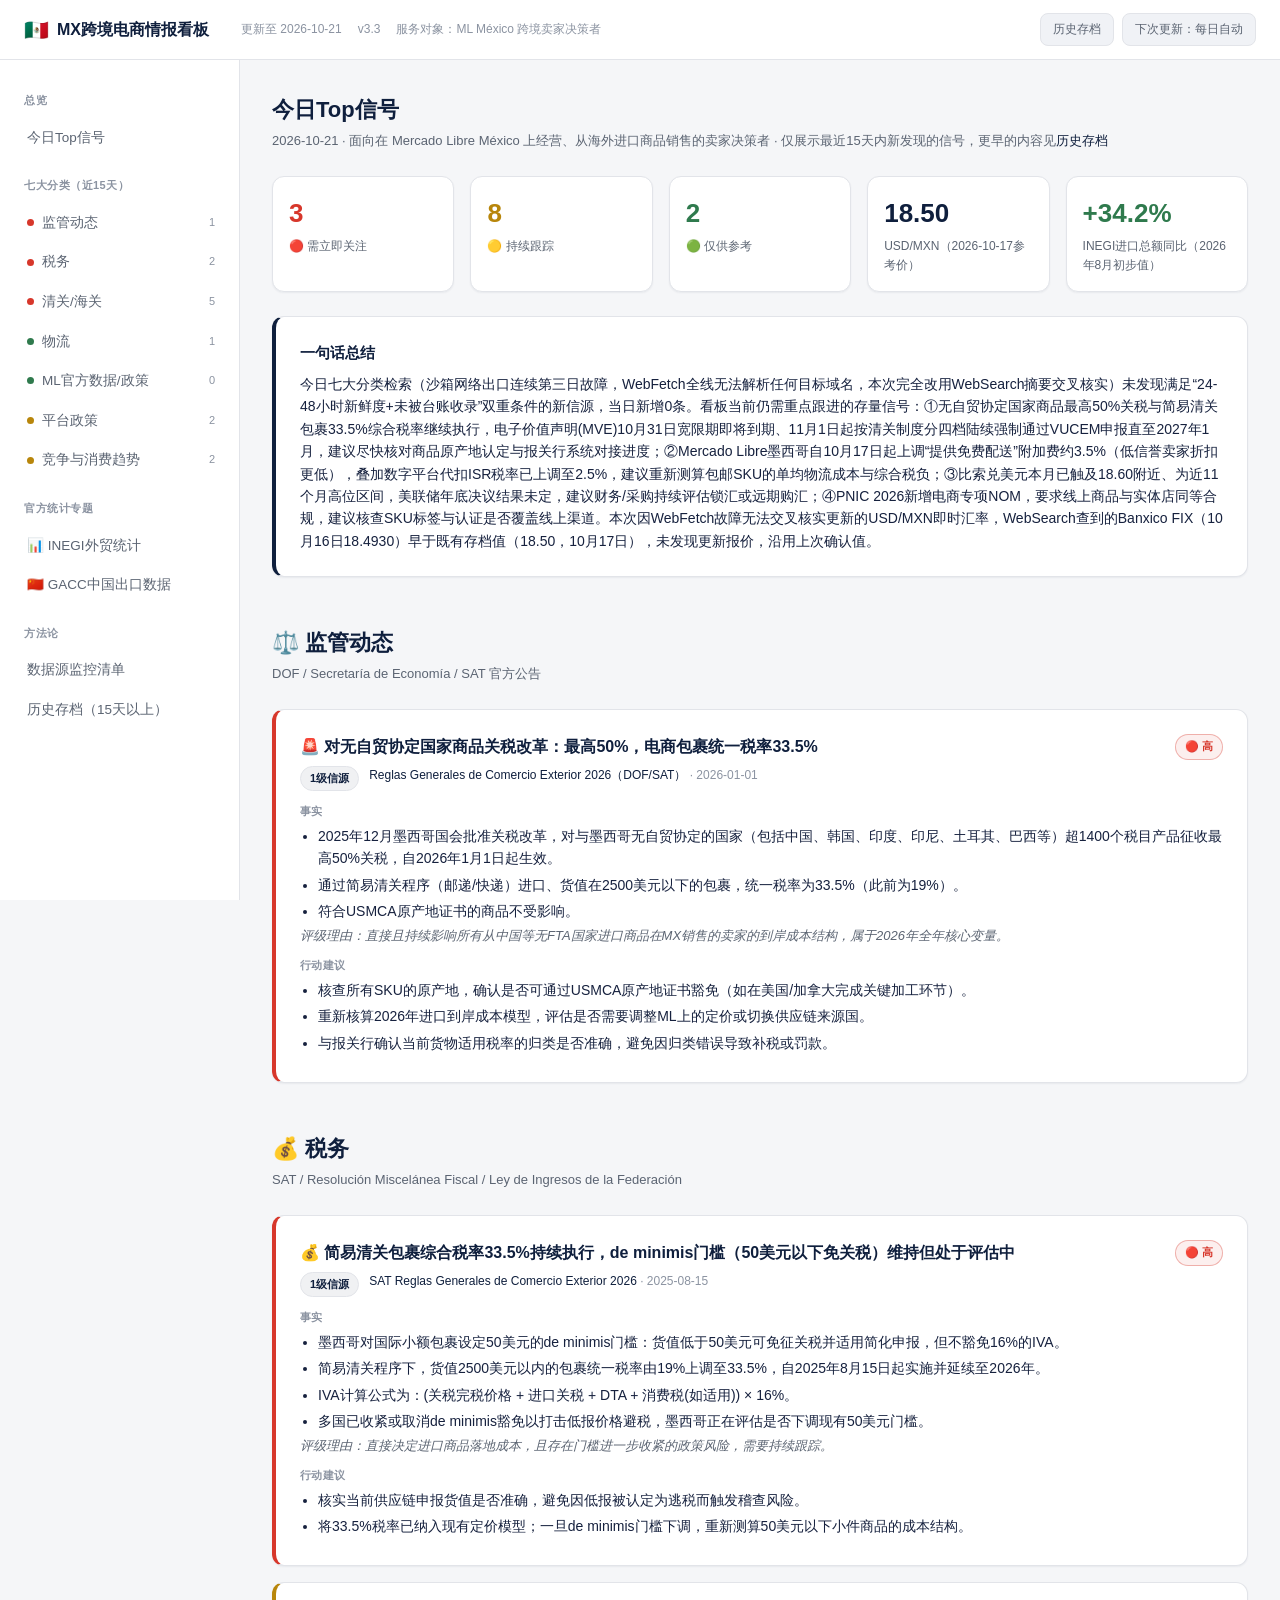
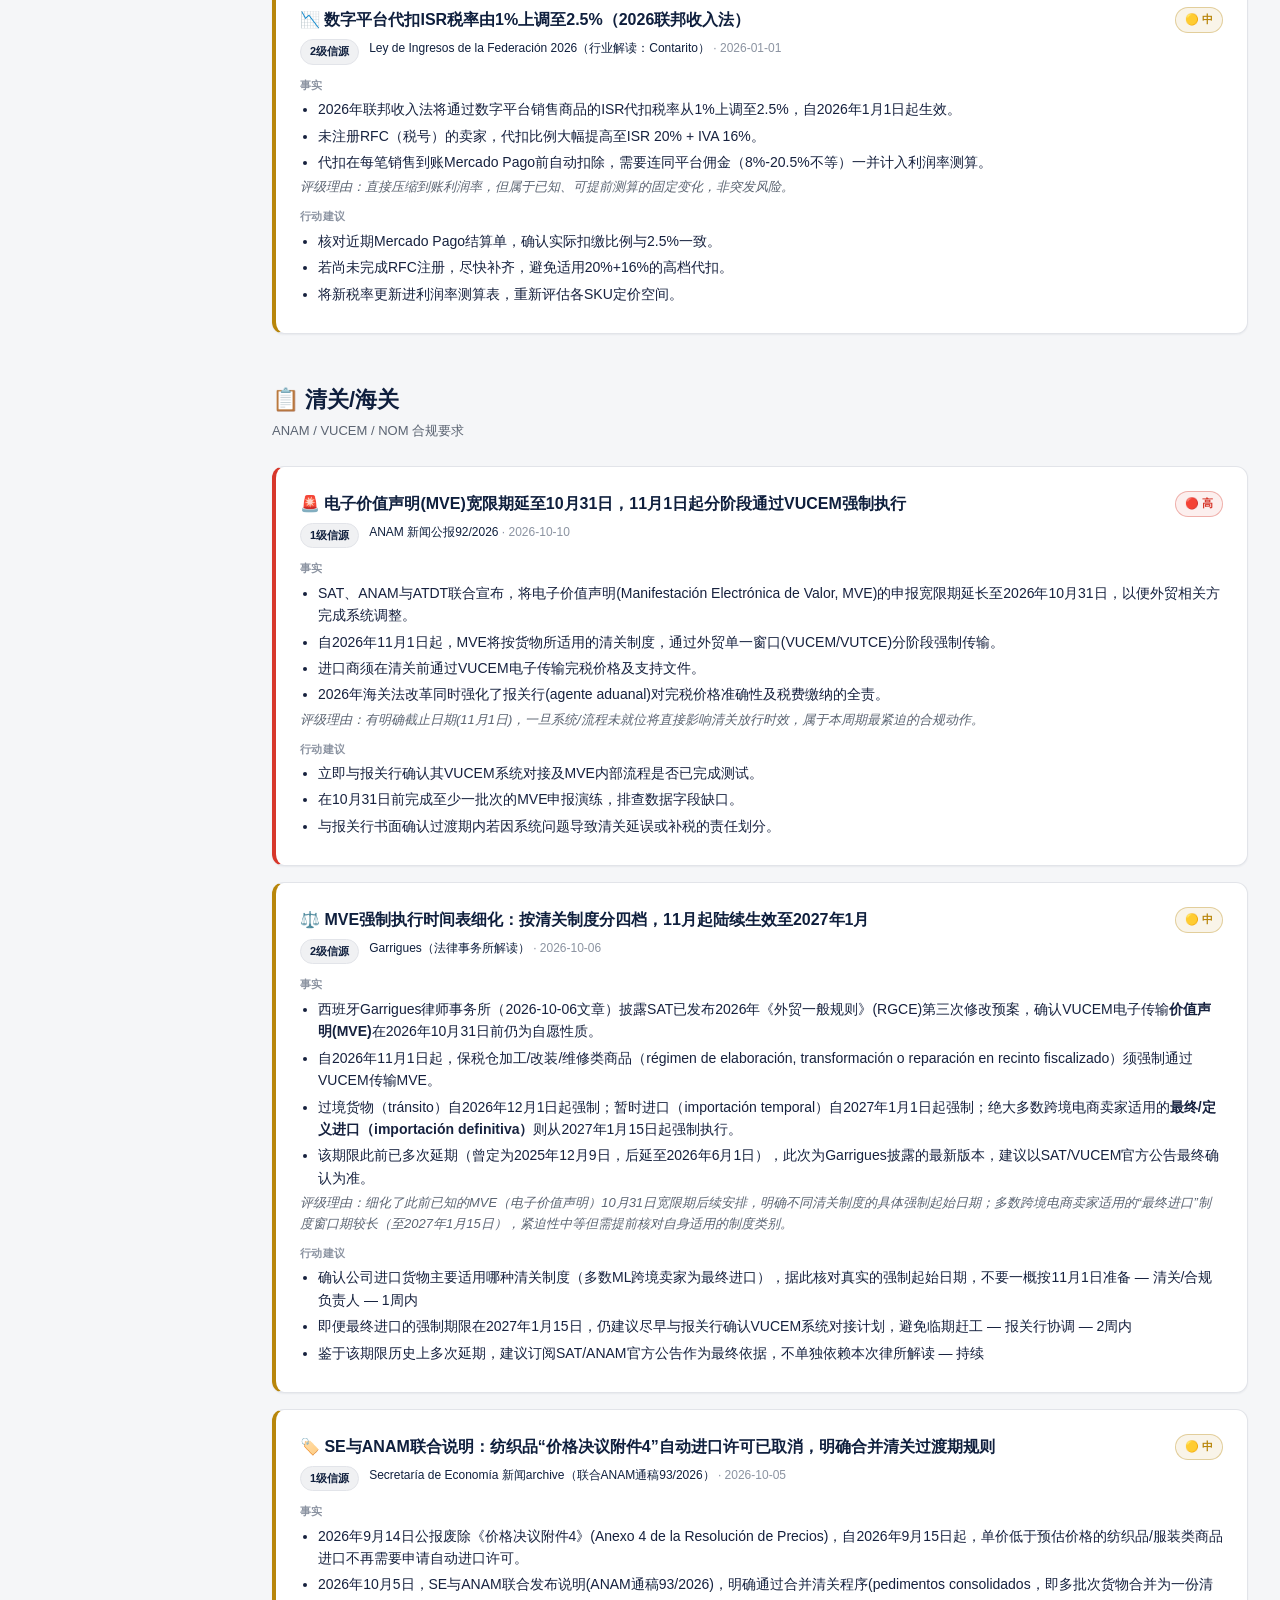
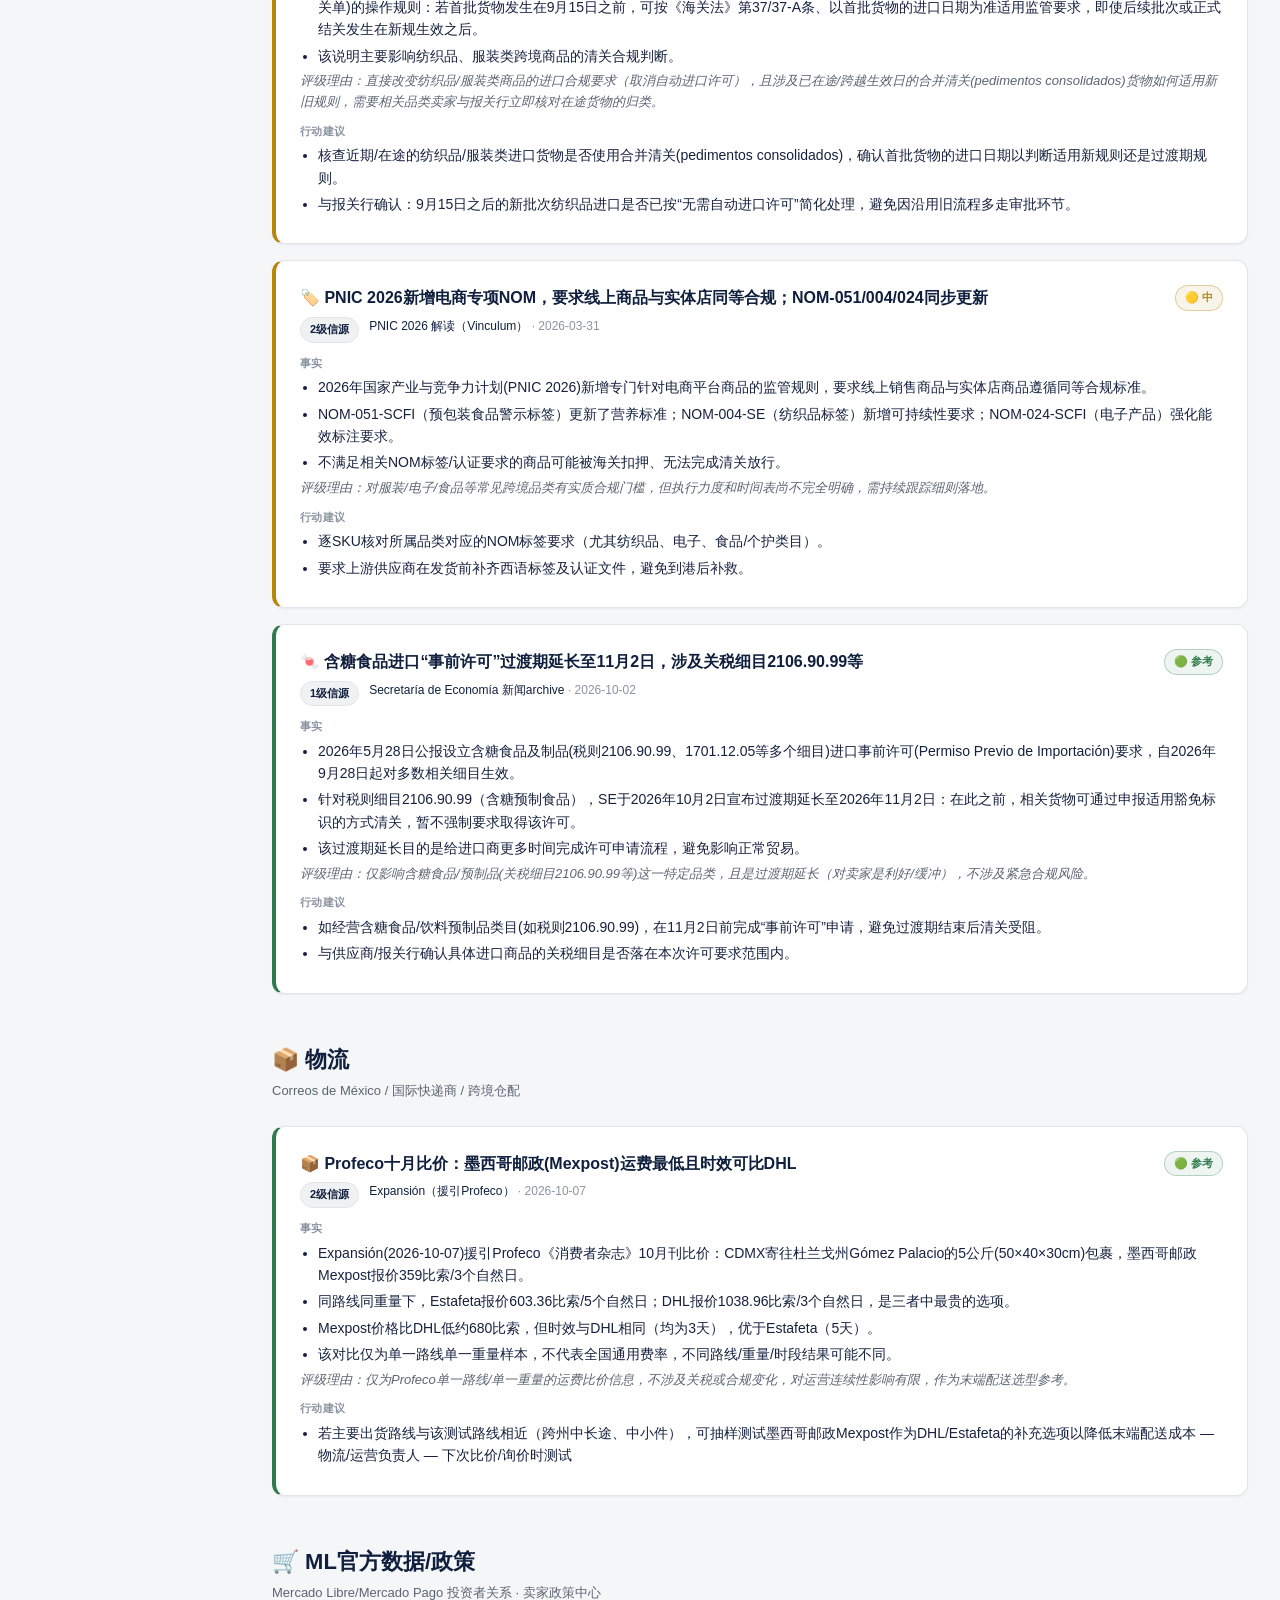
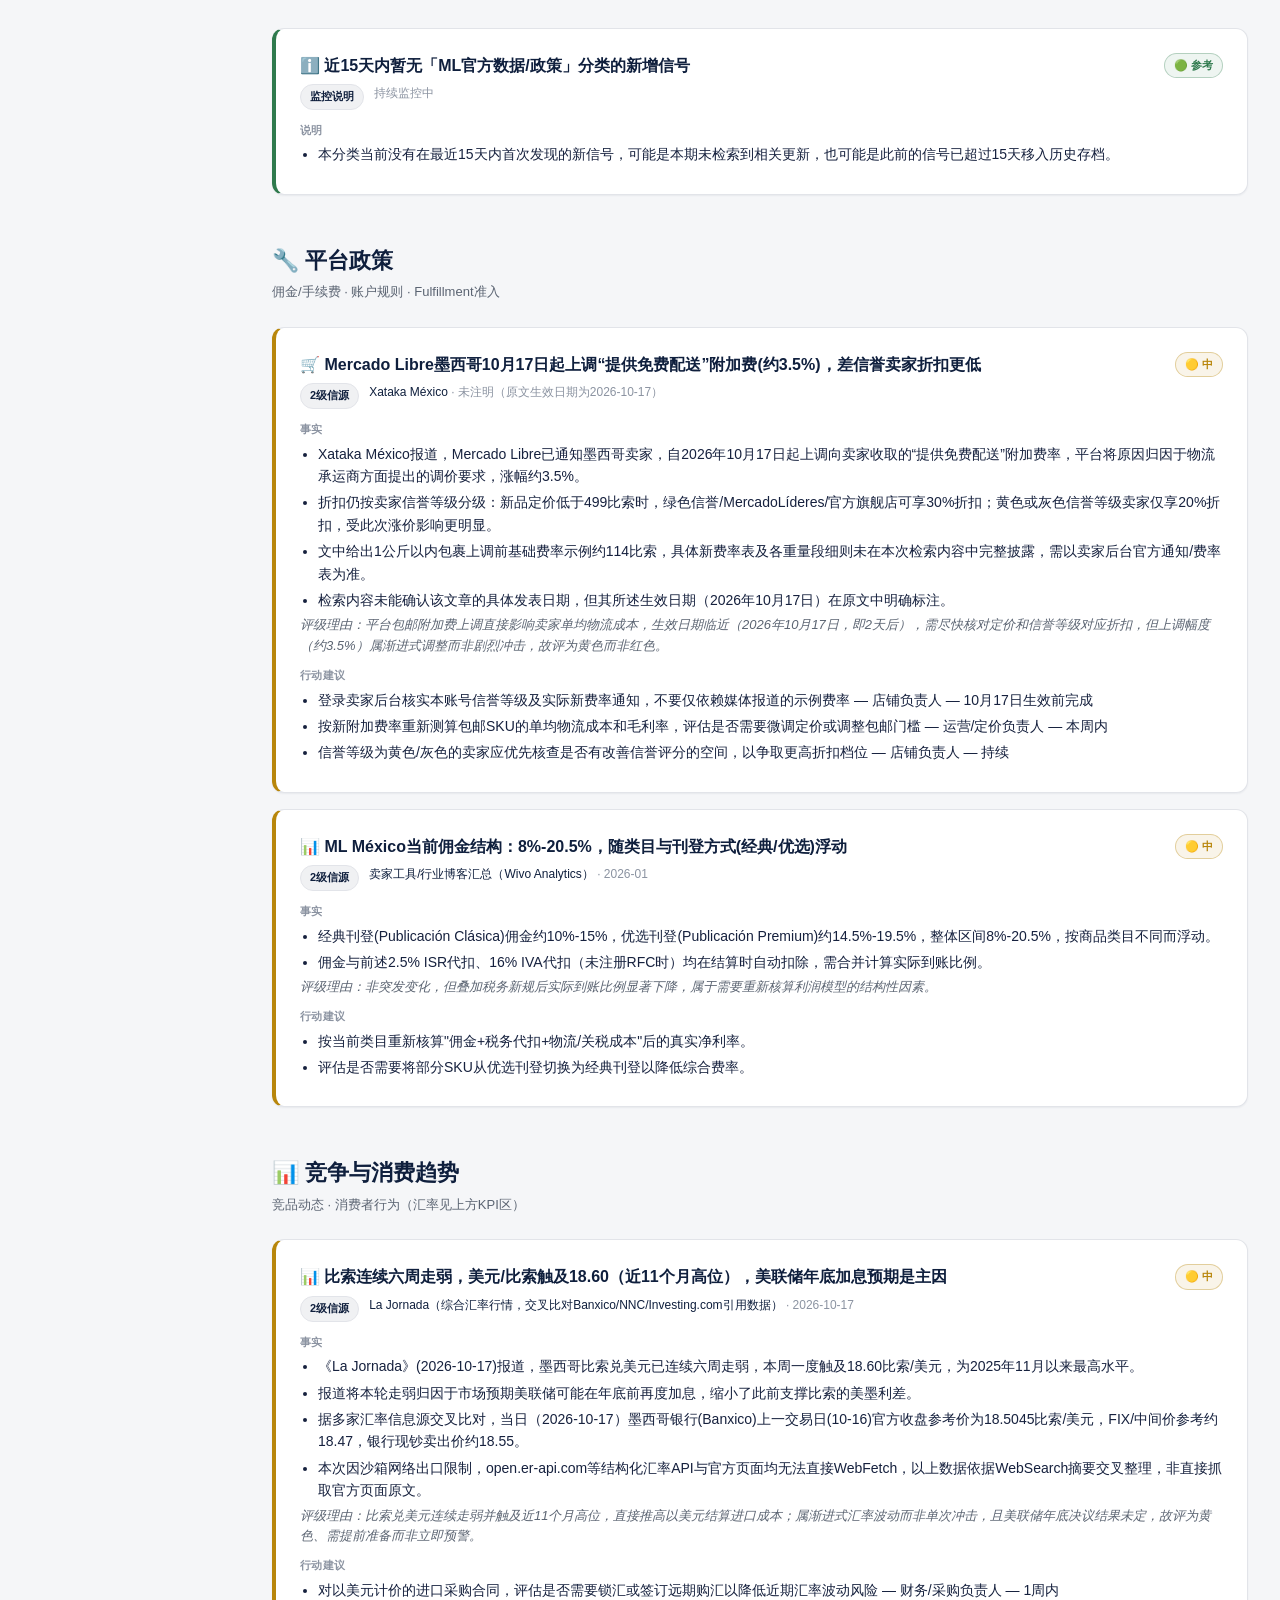
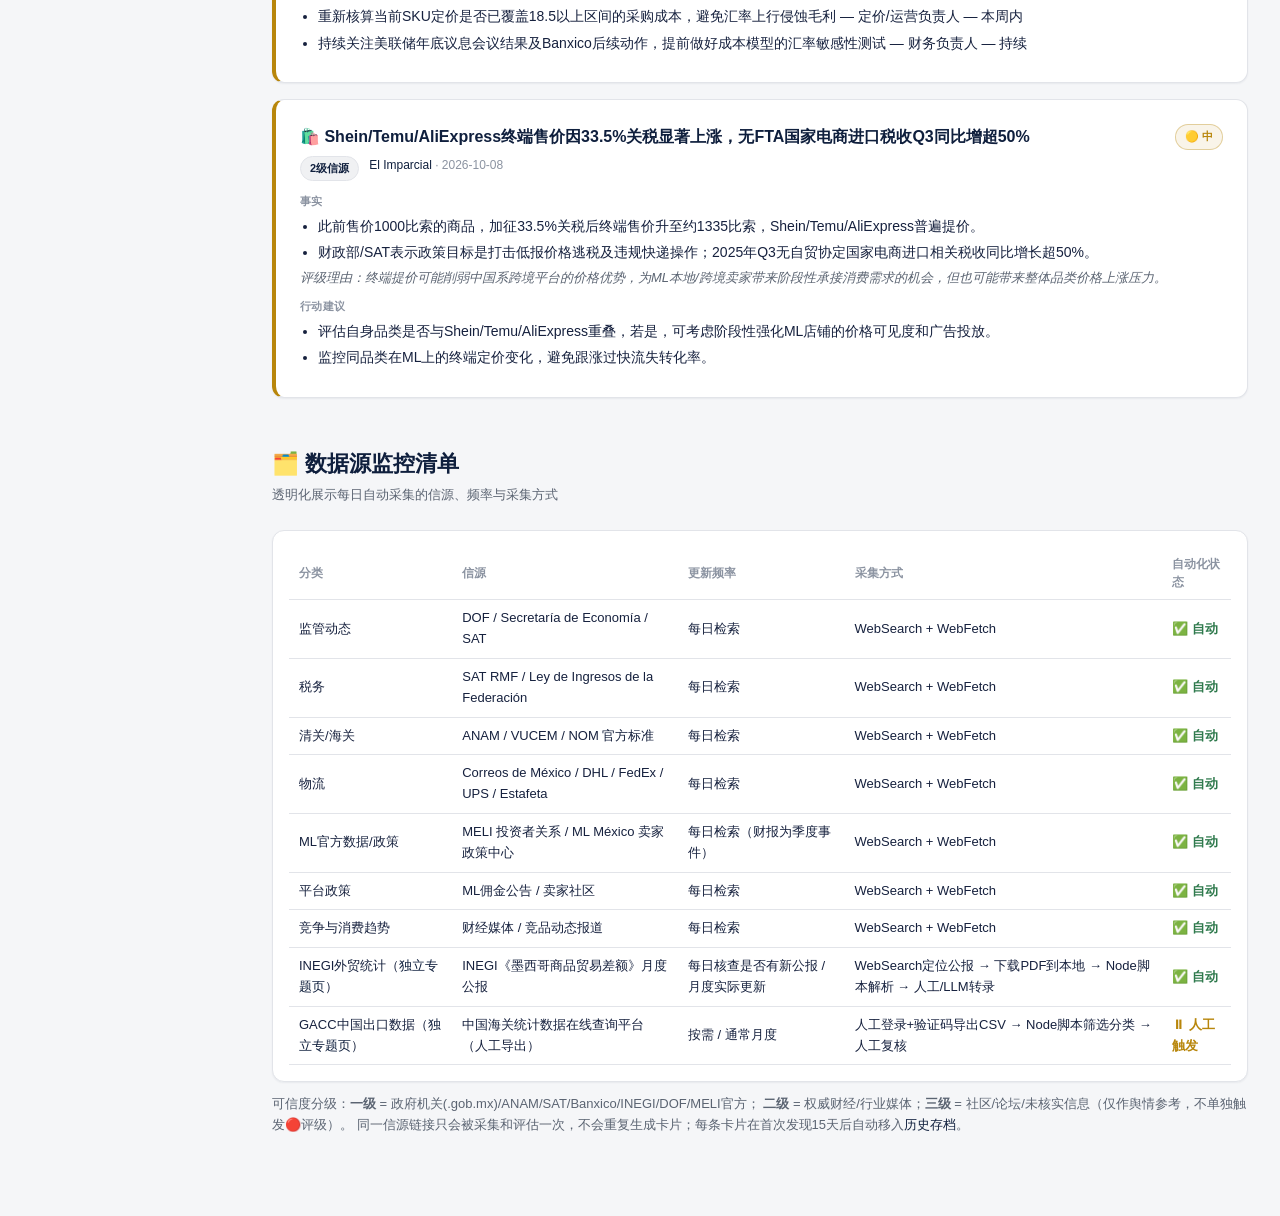
==== commit 414887a5: "Replace cumulative YTD-vs-PCP table with per-item PCP% in detail tables - Removed the 9-month cumula" ====
--- a/site/index.html
+++ b/site/index.html
@@ -3,7 +3,7 @@
 <head>
 <meta charset="UTF-8">
 <meta name="viewport" content="width=device-width, initial-scale=1.0, viewport-fit=cover">
-<title>MX跨境电商情报看板 | 2026-10-21 | v3.2</title>
+<title>MX跨境电商情报看板 | 2026-10-21 | v3.3</title>
 <meta http-equiv="Cache-Control" content="no-cache, no-store, must-revalidate">
 <link rel="stylesheet" href="style.css">
 </head>
@@ -14,7 +14,7 @@
   <div class="navbar-brand"><span class="flag">🇲🇽</span>MX跨境电商情报看板</div>
   <div class="navbar-meta">
     <span>更新至 2026-10-21</span>
-    <span>v3.2</span>
+    <span>v3.3</span>
     <span>服务对象：ML México 跨境卖家决策者</span>
   </div>
   <div class="navbar-controls">
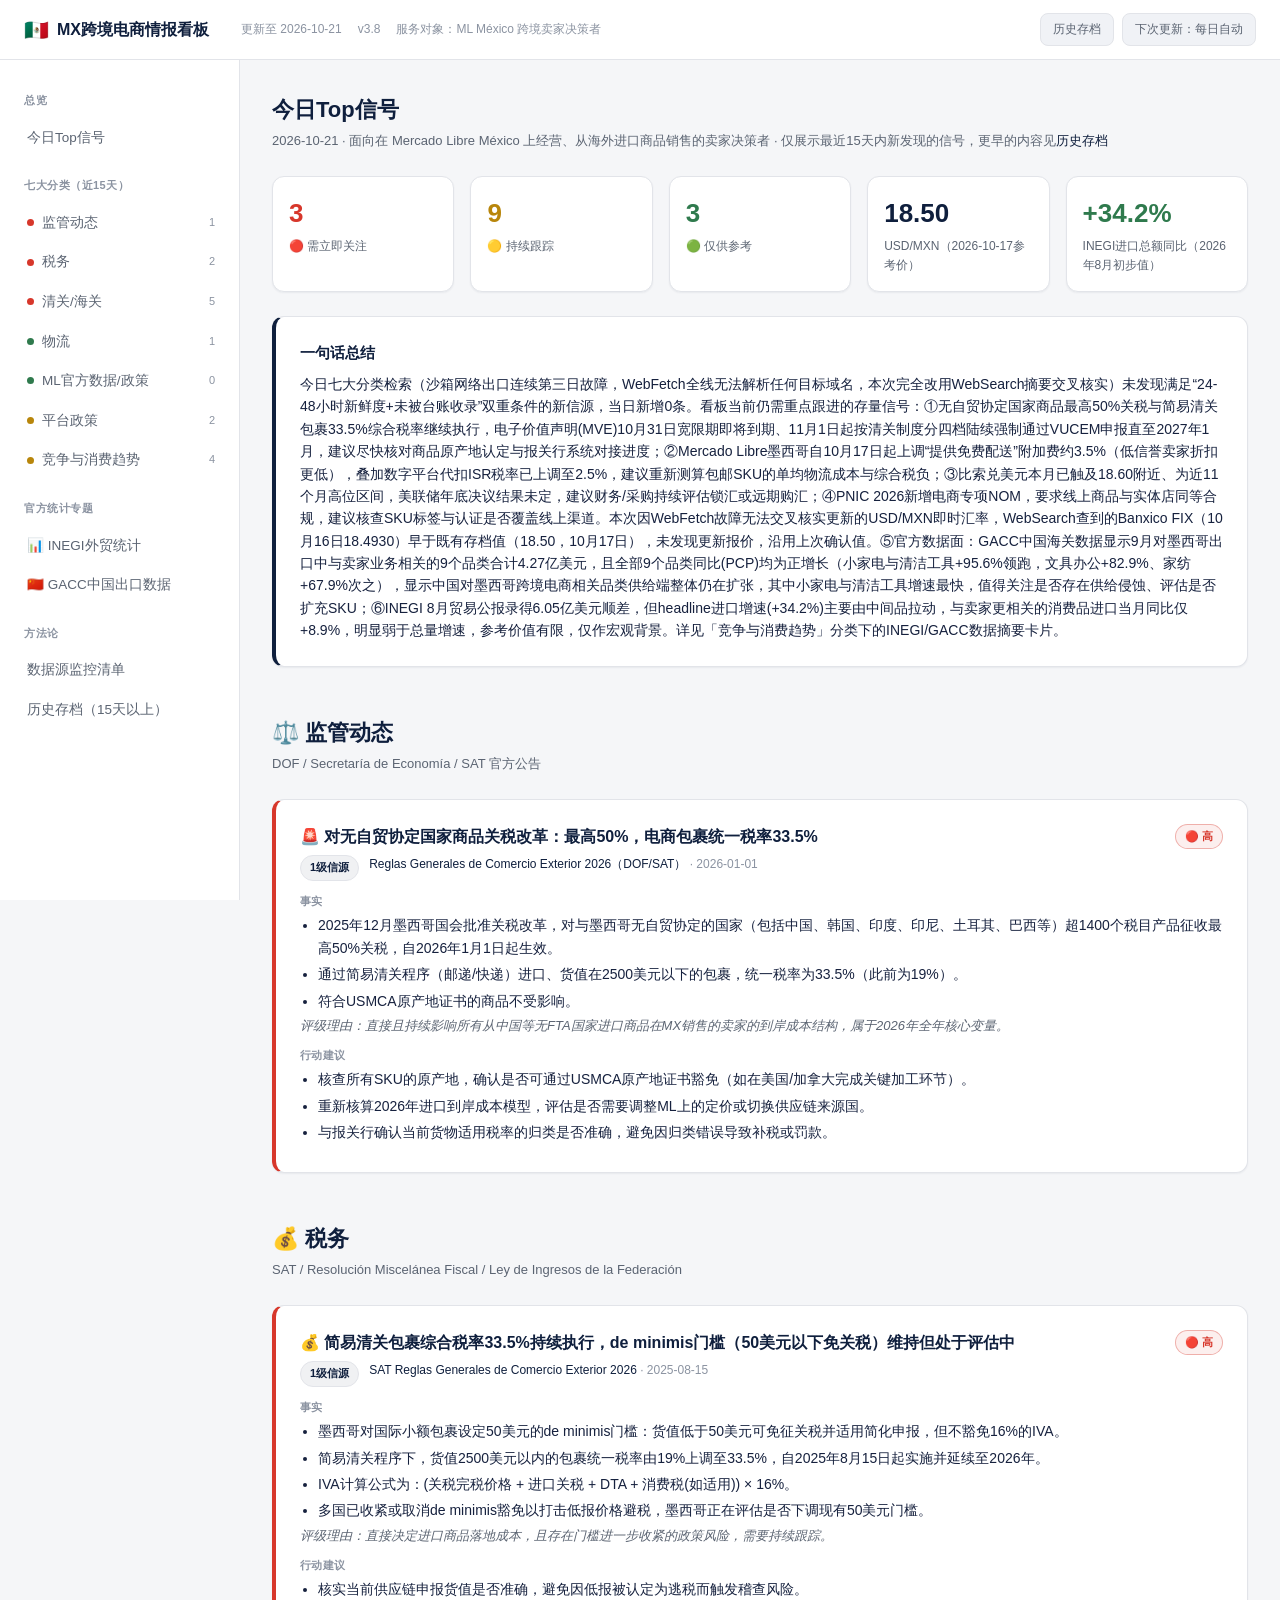
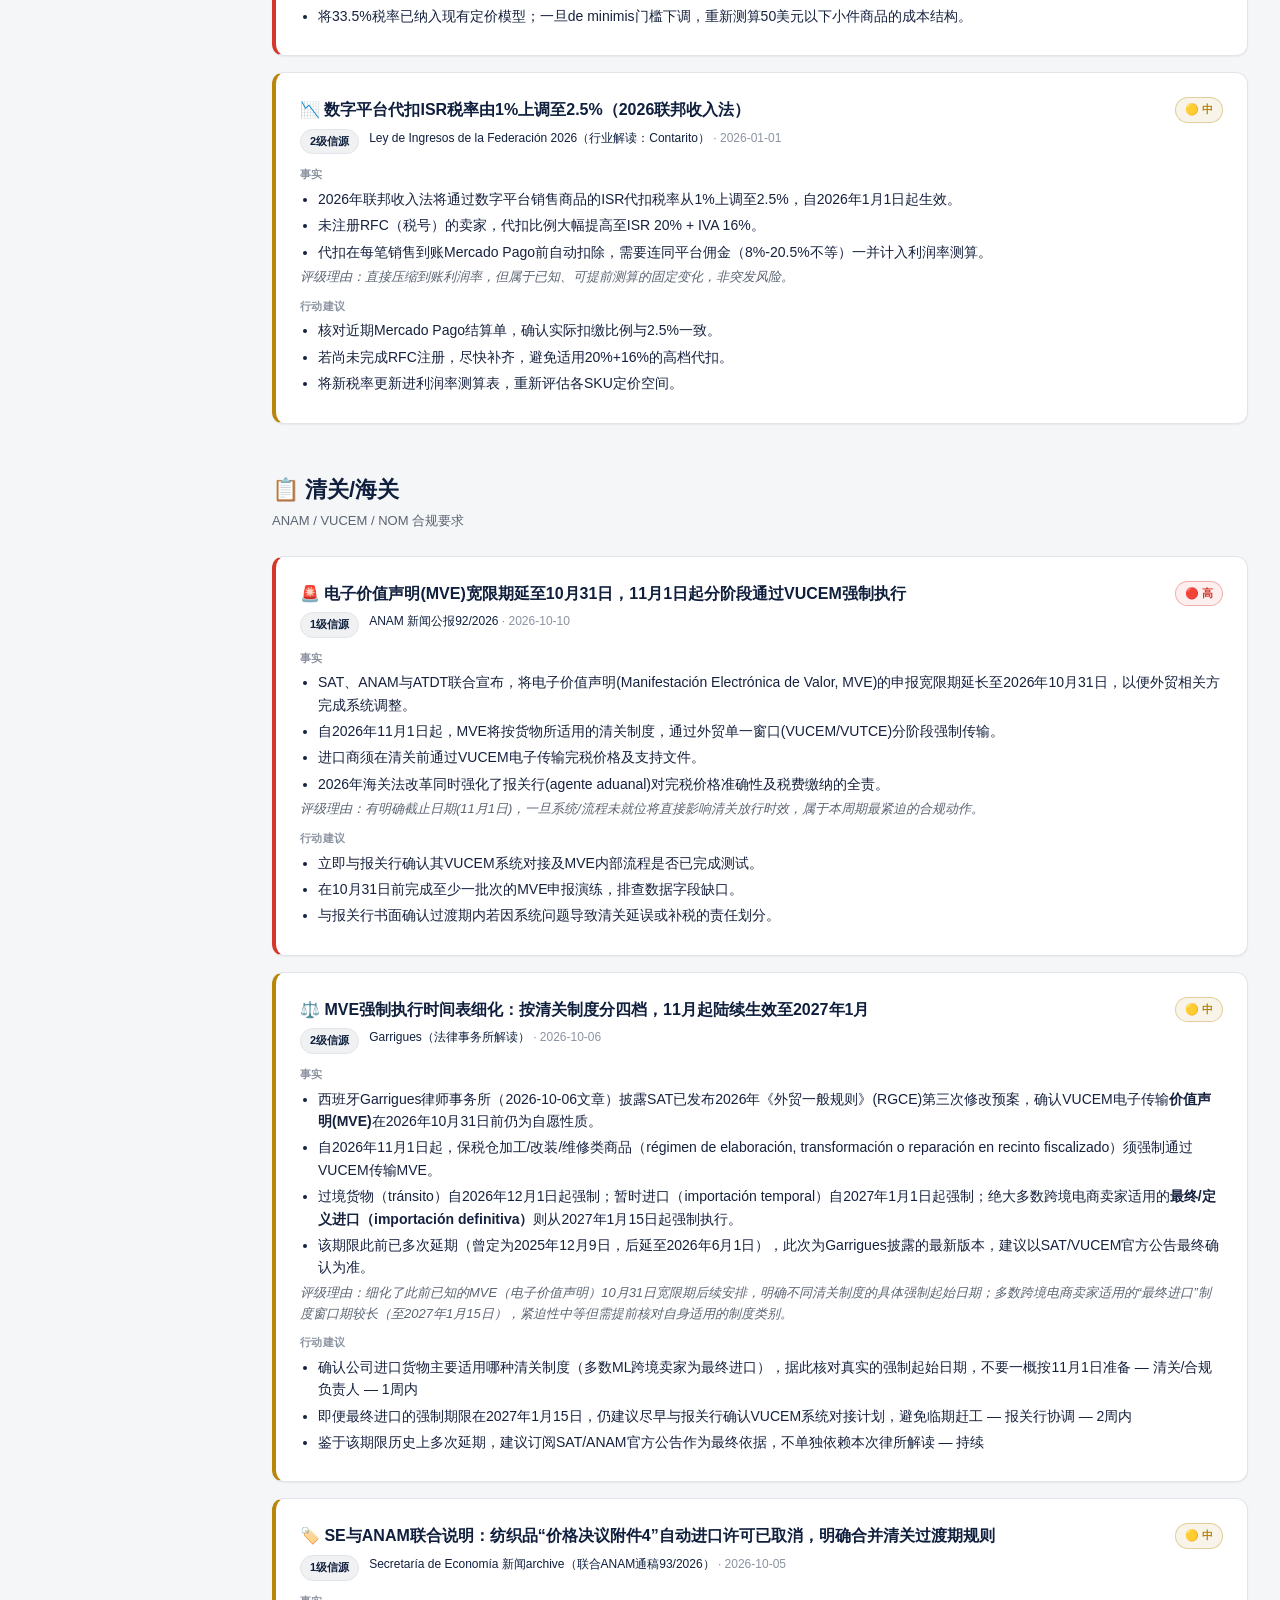
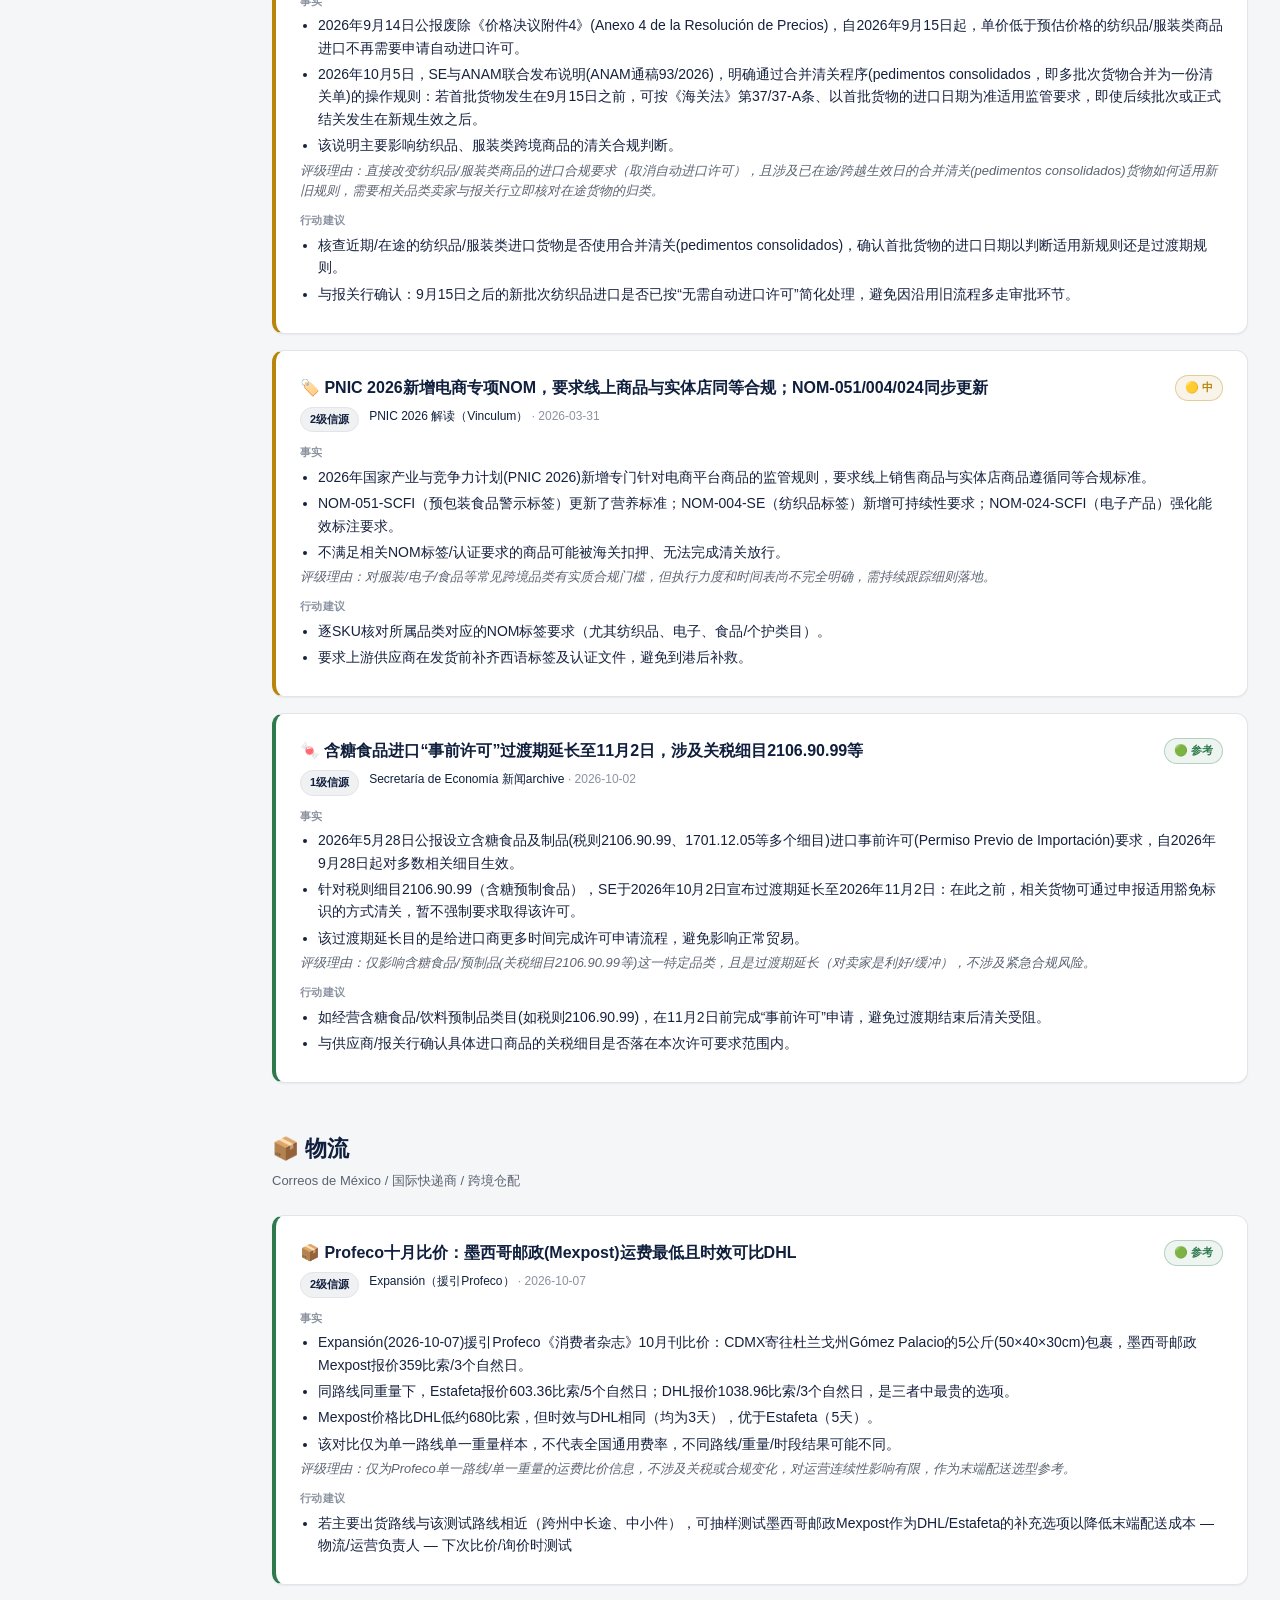
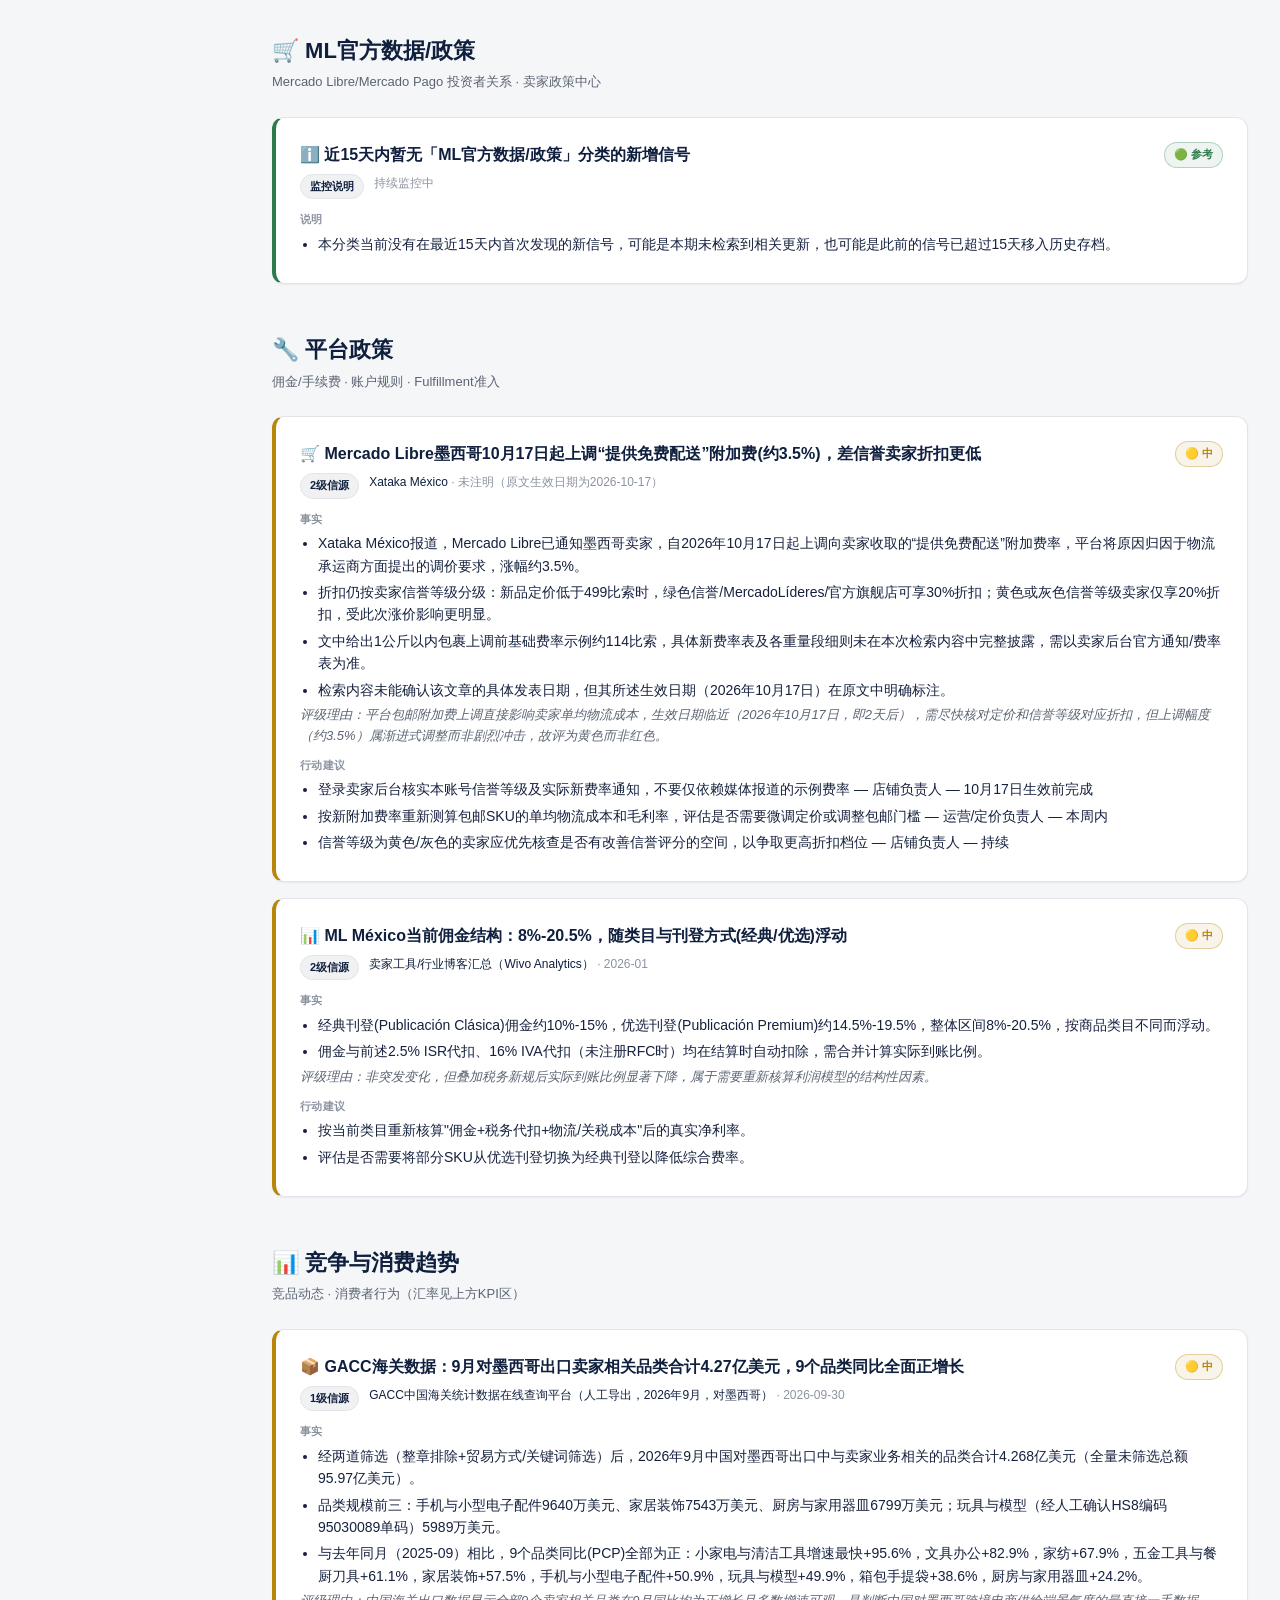
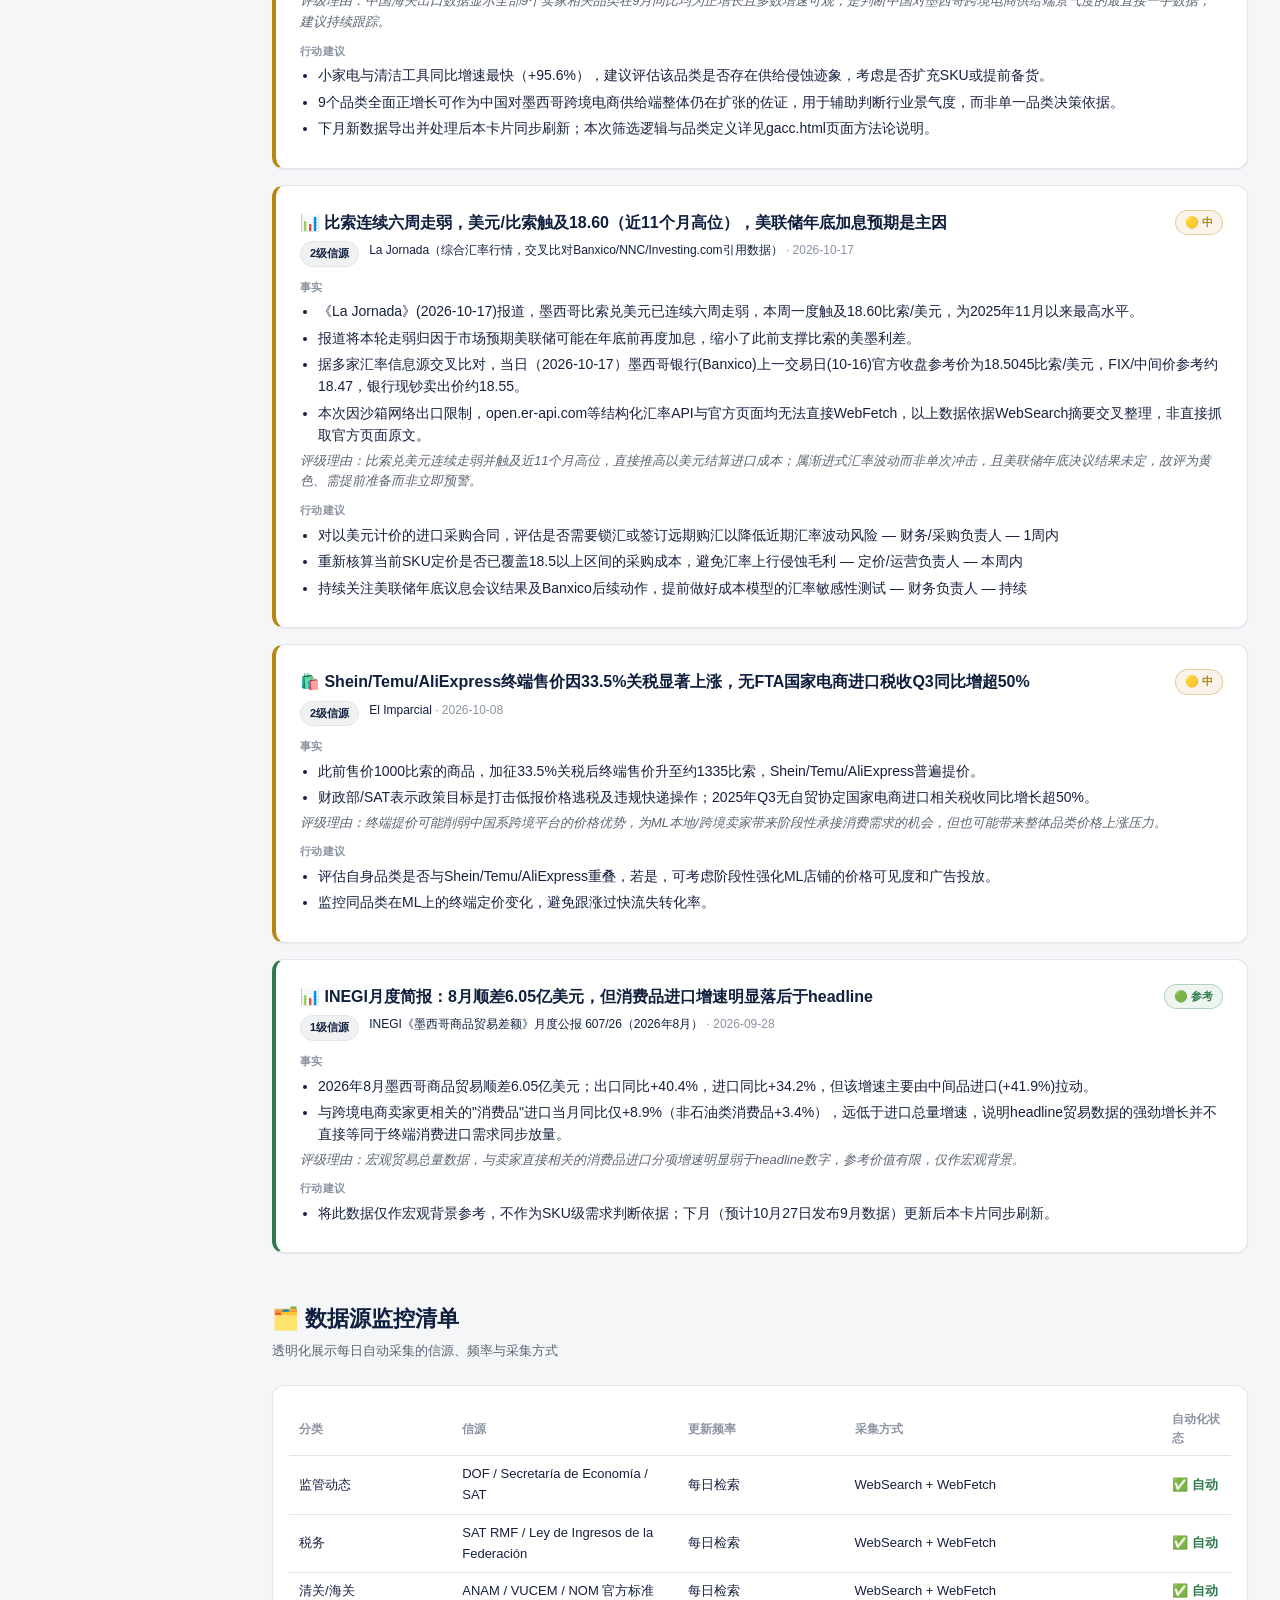
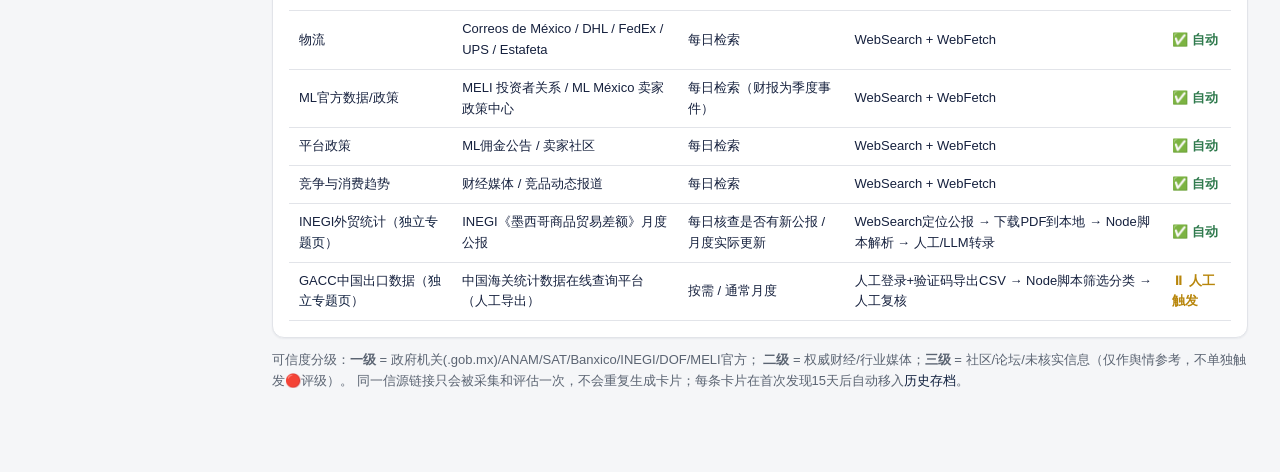
==== commit c1270e35: "Add period-based INEGI/GACC qualitative summary cards Two new special cards under 竞争与消费趋势 (special:i" ====
--- a/site/index.html
+++ b/site/index.html
@@ -3,7 +3,7 @@
 <head>
 <meta charset="UTF-8">
 <meta name="viewport" content="width=device-width, initial-scale=1.0, viewport-fit=cover">
-<title>MX跨境电商情报看板 | 2026-10-21 | v3.3</title>
+<title>MX跨境电商情报看板 | 2026-10-21 | v3.8</title>
 <meta http-equiv="Cache-Control" content="no-cache, no-store, must-revalidate">
 <link rel="stylesheet" href="style.css">
 </head>
@@ -14,7 +14,7 @@
   <div class="navbar-brand"><span class="flag">🇲🇽</span>MX跨境电商情报看板</div>
   <div class="navbar-meta">
     <span>更新至 2026-10-21</span>
-    <span>v3.3</span>
+    <span>v3.8</span>
     <span>服务对象：ML México 跨境卖家决策者</span>
   </div>
   <div class="navbar-controls">
@@ -36,7 +36,7 @@
       <li><a class="sidebar-item sig-green" href="#logistics"><span class="dot"></span>物流<span class="count-badge">1</span></a></li>
       <li><a class="sidebar-item sig-green" href="#ml"><span class="dot"></span>ML官方数据/政策<span class="count-badge">0</span></a></li>
       <li><a class="sidebar-item sig-yellow" href="#platform"><span class="dot"></span>平台政策<span class="count-badge">2</span></a></li>
-      <li><a class="sidebar-item sig-yellow" href="#competition"><span class="dot"></span>竞争与消费趋势<span class="count-badge">2</span></a></li>
+      <li><a class="sidebar-item sig-yellow" href="#competition"><span class="dot"></span>竞争与消费趋势<span class="count-badge">4</span></a></li>
 
       <li class="sidebar-section-title" style="margin-top:12px;">官方统计专题</li>
       <li><a class="sidebar-item" href="inegi.html">📊 INEGI外贸统计</a></li>
@@ -56,8 +56,8 @@
 
       <div class="kpi-grid">
         <div class="kpi-card red"><div class="kpi-value">3</div><div class="kpi-label">🔴 需立即关注</div></div>
-        <div class="kpi-card yellow"><div class="kpi-value">8</div><div class="kpi-label">🟡 持续跟踪</div></div>
-        <div class="kpi-card green"><div class="kpi-value">2</div><div class="kpi-label">🟢 仅供参考</div></div>
+        <div class="kpi-card yellow"><div class="kpi-value">9</div><div class="kpi-label">🟡 持续跟踪</div></div>
+        <div class="kpi-card green"><div class="kpi-value">3</div><div class="kpi-label">🟢 仅供参考</div></div>
         <div class="kpi-card"><div class="kpi-value">18.50</div><div class="kpi-label">USD/MXN（2026-10-17参考价）</div></div>
         
         <a href="inegi.html" class="kpi-card-link">
@@ -70,7 +70,7 @@
 
       <div class="top-signal-box">
         <h3>一句话总结</h3>
-        <p>今日七大分类检索（沙箱网络出口连续第三日故障，WebFetch全线无法解析任何目标域名，本次完全改用WebSearch摘要交叉核实）未发现满足“24-48小时新鲜度+未被台账收录”双重条件的新信源，当日新增0条。看板当前仍需重点跟进的存量信号：①无自贸协定国家商品最高50%关税与简易清关包裹33.5%综合税率继续执行，电子价值声明(MVE)10月31日宽限期即将到期、11月1日起按清关制度分四档陆续强制通过VUCEM申报直至2027年1月，建议尽快核对商品原产地认定与报关行系统对接进度；②Mercado Libre墨西哥自10月17日起上调“提供免费配送”附加费约3.5%（低信誉卖家折扣更低），叠加数字平台代扣ISR税率已上调至2.5%，建议重新测算包邮SKU的单均物流成本与综合税负；③比索兑美元本月已触及18.60附近、为近11个月高位区间，美联储年底决议结果未定，建议财务/采购持续评估锁汇或远期购汇；④PNIC 2026新增电商专项NOM，要求线上商品与实体店同等合规，建议核查SKU标签与认证是否覆盖线上渠道。本次因WebFetch故障无法交叉核实更新的USD/MXN即时汇率，WebSearch查到的Banxico FIX（10月16日18.4930）早于既有存档值（18.50，10月17日），未发现更新报价，沿用上次确认值。</p>
+        <p>今日七大分类检索（沙箱网络出口连续第三日故障，WebFetch全线无法解析任何目标域名，本次完全改用WebSearch摘要交叉核实）未发现满足“24-48小时新鲜度+未被台账收录”双重条件的新信源，当日新增0条。看板当前仍需重点跟进的存量信号：①无自贸协定国家商品最高50%关税与简易清关包裹33.5%综合税率继续执行，电子价值声明(MVE)10月31日宽限期即将到期、11月1日起按清关制度分四档陆续强制通过VUCEM申报直至2027年1月，建议尽快核对商品原产地认定与报关行系统对接进度；②Mercado Libre墨西哥自10月17日起上调“提供免费配送”附加费约3.5%（低信誉卖家折扣更低），叠加数字平台代扣ISR税率已上调至2.5%，建议重新测算包邮SKU的单均物流成本与综合税负；③比索兑美元本月已触及18.60附近、为近11个月高位区间，美联储年底决议结果未定，建议财务/采购持续评估锁汇或远期购汇；④PNIC 2026新增电商专项NOM，要求线上商品与实体店同等合规，建议核查SKU标签与认证是否覆盖线上渠道。本次因WebFetch故障无法交叉核实更新的USD/MXN即时汇率，WebSearch查到的Banxico FIX（10月16日18.4930）早于既有存档值（18.50，10月17日），未发现更新报价，沿用上次确认值。⑤官方数据面：GACC中国海关数据显示9月对墨西哥出口中与卖家业务相关的9个品类合计4.27亿美元，且全部9个品类同比(PCP)均为正增长（小家电与清洁工具+95.6%领跑，文具办公+82.9%、家纺+67.9%次之），显示中国对墨西哥跨境电商相关品类供给端整体仍在扩张，其中小家电与清洁工具增速最快，值得关注是否存在供给侵蚀、评估是否扩充SKU；⑥INEGI 8月贸易公报录得6.05亿美元顺差，但headline进口增速(+34.2%)主要由中间品拉动，与卖家更相关的消费品进口当月同比仅+8.9%，明显弱于总量增速，参考价值有限，仅作宏观背景。详见「竞争与消费趋势」分类下的INEGI/GACC数据摘要卡片。</p>
       </div>
     </section>
 
@@ -386,6 +386,30 @@
       
       <div class="card sig-yellow">
         <div class="card-head">
+          <div class="card-title">📦 GACC海关数据：9月对墨西哥出口卖家相关品类合计4.27亿美元，9个品类同比全面正增长</div>
+          <span class="badge yellow">🟡 中</span>
+        </div>
+        <div class="card-meta">
+          <span class="badge tier">1级信源</span>
+          <span><a href="https://tig-mx-ecomm-intel.surge.sh/gacc.html" target="_blank" rel="noopener">GACC中国海关统计数据在线查询平台（人工导出，2026年9月，对墨西哥）</a> · 2026-09-30</span>
+        </div>
+        <div class="card-section-label">事实</div>
+        <ul>
+          <li>经两道筛选（整章排除+贸易方式/关键词筛选）后，2026年9月中国对墨西哥出口中与卖家业务相关的品类合计4.268亿美元（全量未筛选总额95.97亿美元）。</li>
+          <li>品类规模前三：手机与小型电子配件9640万美元、家居装饰7543万美元、厨房与家用器皿6799万美元；玩具与模型（经人工确认HS8编码95030089单码）5989万美元。</li>
+          <li>与去年同月（2025-09）相比，9个品类同比(PCP)全部为正：小家电与清洁工具增速最快+95.6%，文具办公+82.9%，家纺+67.9%，五金工具与餐厨刀具+61.1%，家居装饰+57.5%，手机与小型电子配件+50.9%，玩具与模型+49.9%，箱包手提袋+38.6%，厨房与家用器皿+24.2%。</li>
+        </ul>
+        <div class="reason">评级理由：中国海关出口数据显示全部9个卖家相关品类在9月同比均为正增长且多数增速可观，是判断中国对墨西哥跨境电商供给端景气度的最直接一手数据，建议持续跟踪。</div>
+        <div class="card-section-label">行动建议</div>
+        <ul>
+          <li>小家电与清洁工具同比增速最快（+95.6%），建议评估该品类是否存在供给侵蚀迹象，考虑是否扩充SKU或提前备货。</li>
+          <li>9个品类全面正增长可作为中国对墨西哥跨境电商供给端整体仍在扩张的佐证，用于辅助判断行业景气度，而非单一品类决策依据。</li>
+          <li>下月新数据导出并处理后本卡片同步刷新；本次筛选逻辑与品类定义详见gacc.html页面方法论说明。</li>
+        </ul>
+      </div>
+
+      <div class="card sig-yellow">
+        <div class="card-head">
           <div class="card-title">📊 比索连续六周走弱，美元/比索触及18.60（近11个月高位），美联储年底加息预期是主因</div>
           <span class="badge yellow">🟡 中</span>
         </div>
@@ -428,6 +452,27 @@
         <ul>
           <li>评估自身品类是否与Shein/Temu/AliExpress重叠，若是，可考虑阶段性强化ML店铺的价格可见度和广告投放。</li>
           <li>监控同品类在ML上的终端定价变化，避免跟涨过快流失转化率。</li>
+        </ul>
+      </div>
+
+      <div class="card sig-green">
+        <div class="card-head">
+          <div class="card-title">📊 INEGI月度简报：8月顺差6.05亿美元，但消费品进口增速明显落后于headline</div>
+          <span class="badge green">🟢 参考</span>
+        </div>
+        <div class="card-meta">
+          <span class="badge tier">1级信源</span>
+          <span><a href="https://tig-mx-ecomm-intel.surge.sh/inegi.html" target="_blank" rel="noopener">INEGI《墨西哥商品贸易差额》月度公报 607/26（2026年8月）</a> · 2026-09-28</span>
+        </div>
+        <div class="card-section-label">事实</div>
+        <ul>
+          <li>2026年8月墨西哥商品贸易顺差6.05亿美元；出口同比+40.4%，进口同比+34.2%，但该增速主要由中间品进口(+41.9%)拉动。</li>
+          <li>与跨境电商卖家更相关的&quot;消费品&quot;进口当月同比仅+8.9%（非石油类消费品+3.4%），远低于进口总量增速，说明headline贸易数据的强劲增长并不直接等同于终端消费进口需求同步放量。</li>
+        </ul>
+        <div class="reason">评级理由：宏观贸易总量数据，与卖家直接相关的消费品进口分项增速明显弱于headline数字，参考价值有限，仅作宏观背景。</div>
+        <div class="card-section-label">行动建议</div>
+        <ul>
+          <li>将此数据仅作宏观背景参考，不作为SKU级需求判断依据；下月（预计10月27日发布9月数据）更新后本卡片同步刷新。</li>
         </ul>
       </div>
     </section>
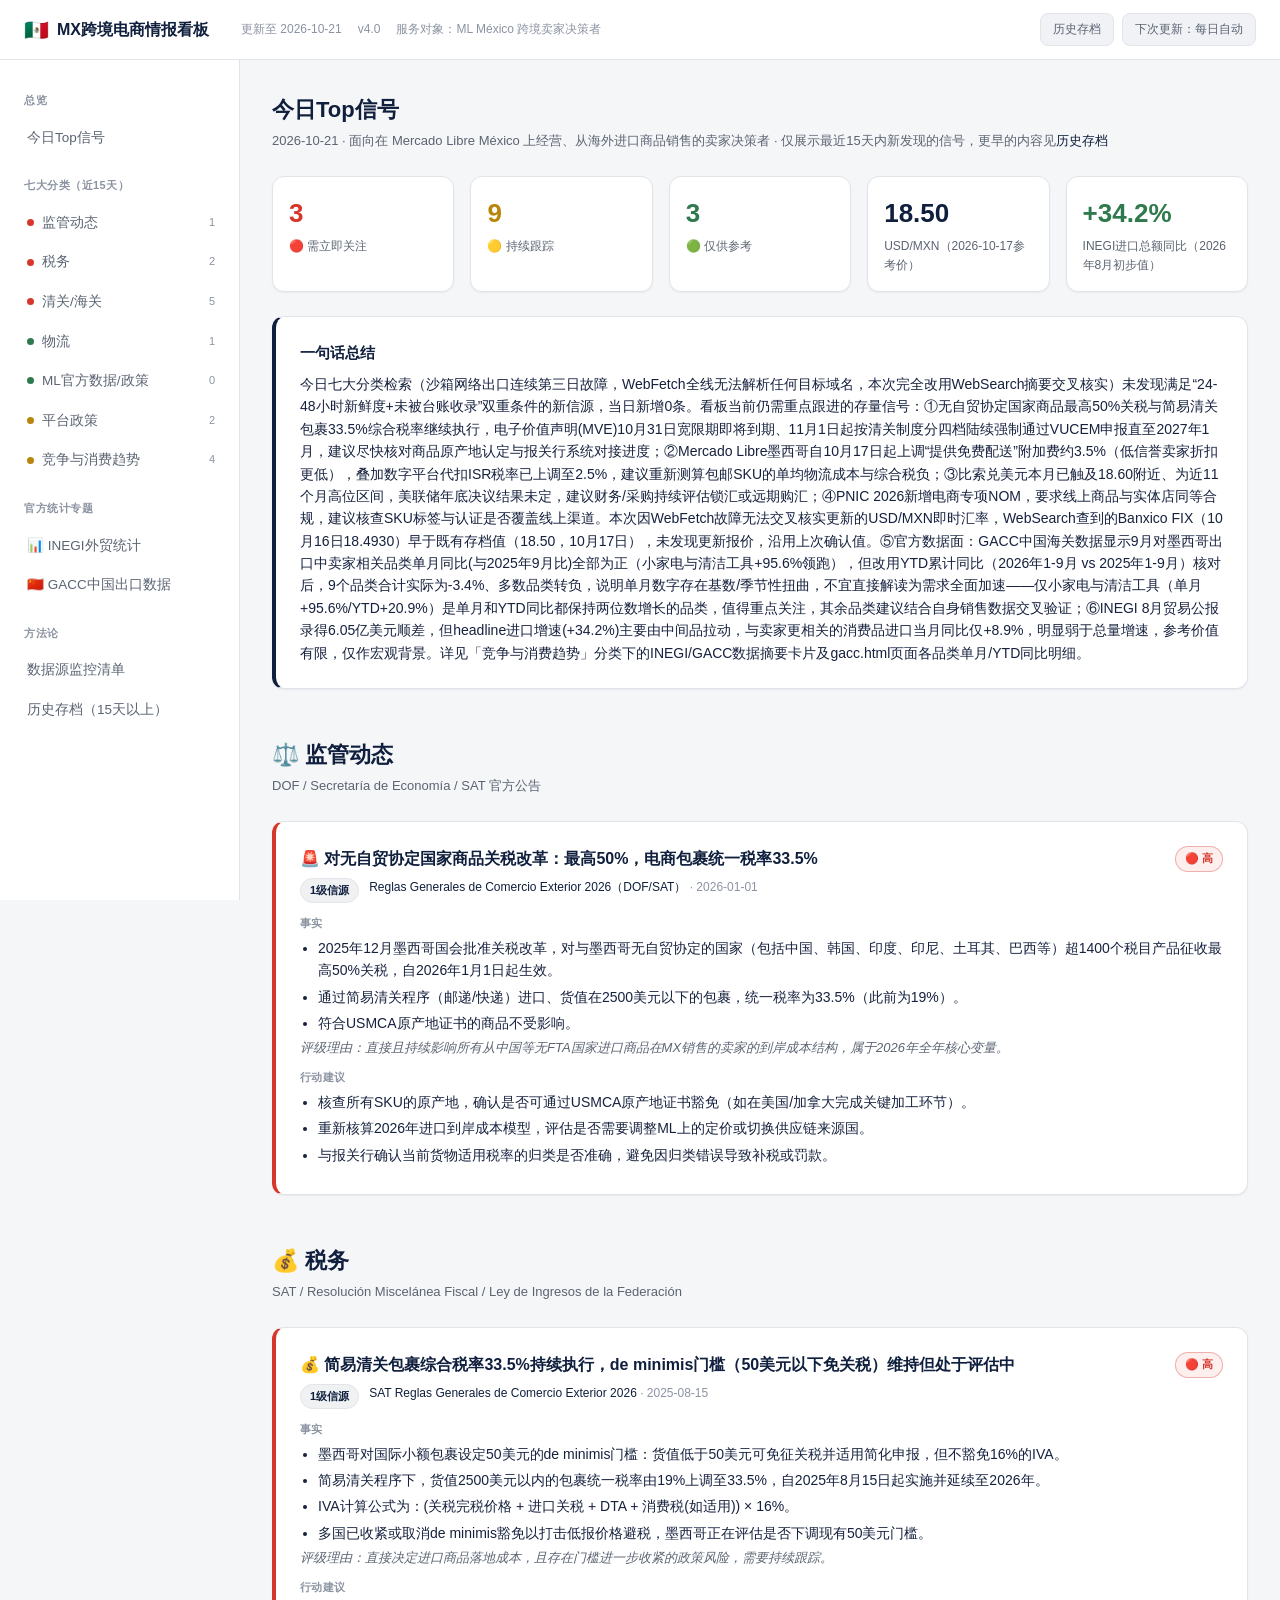
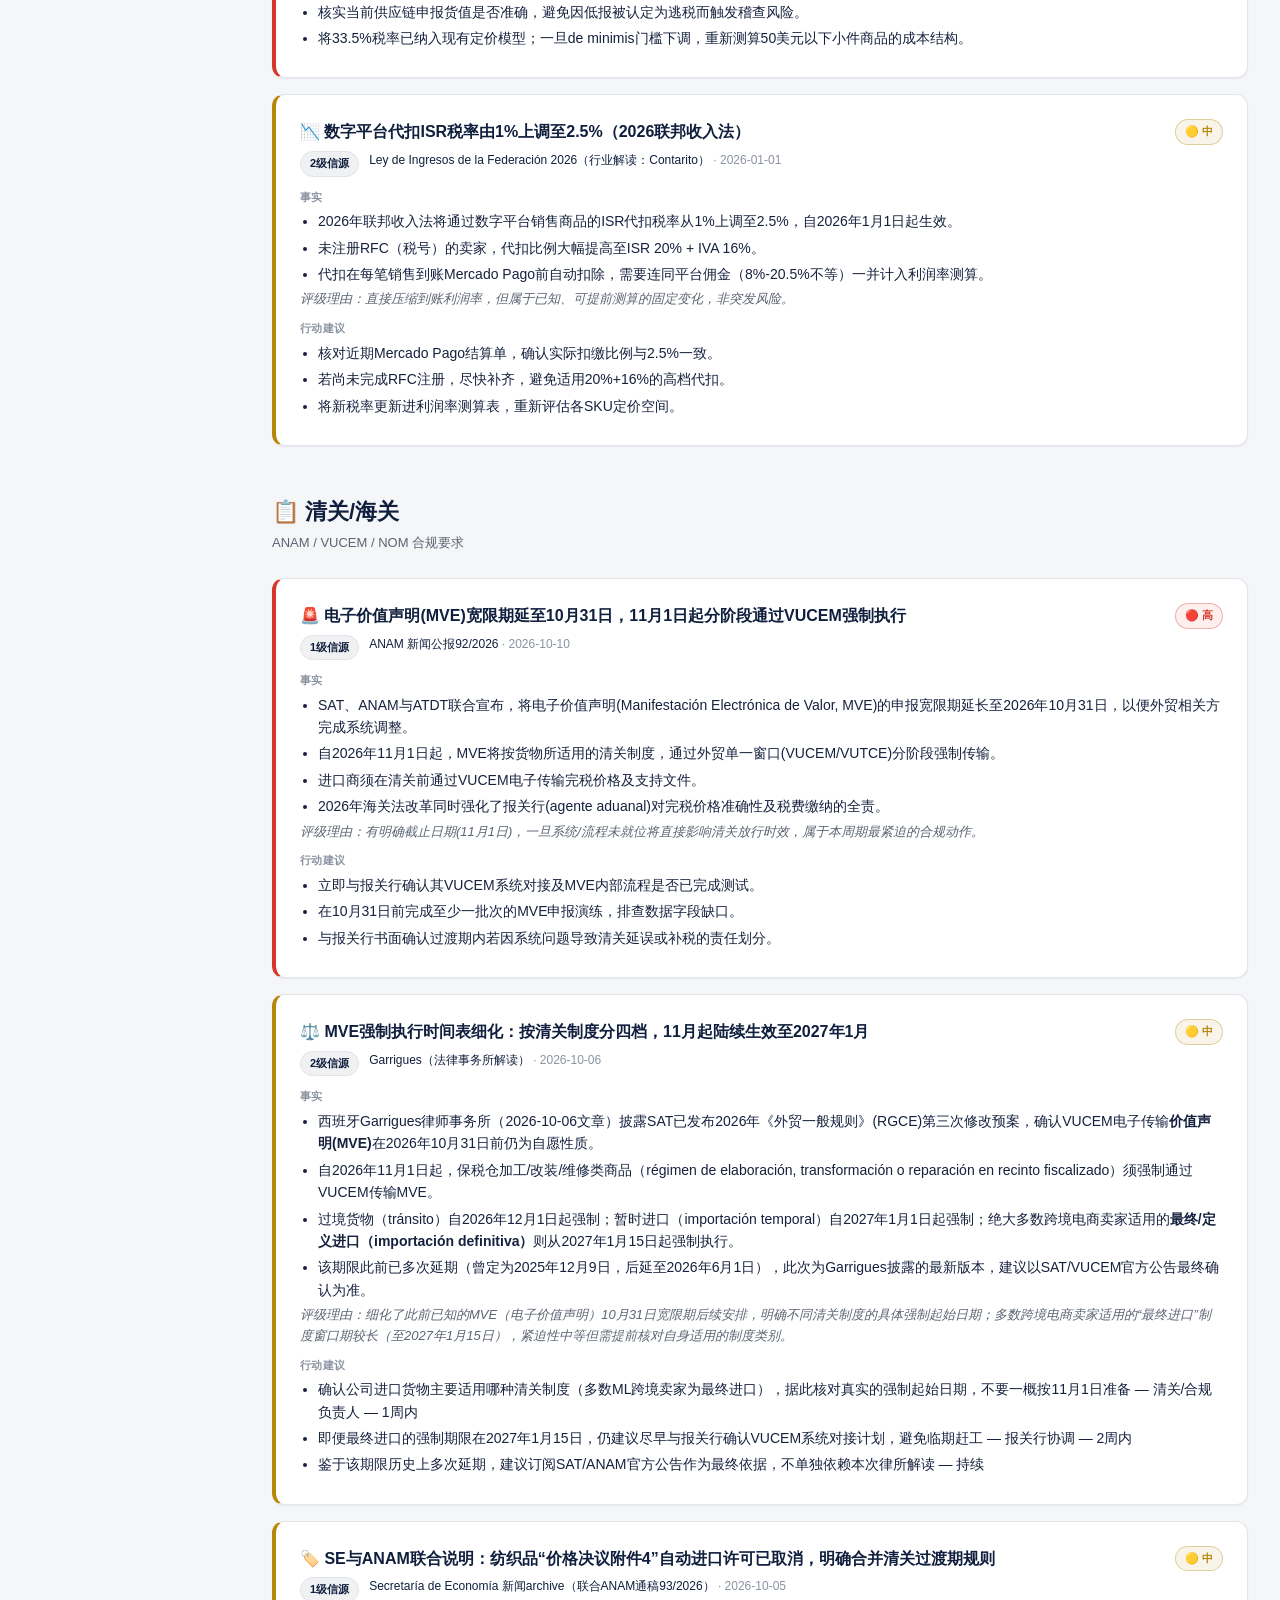
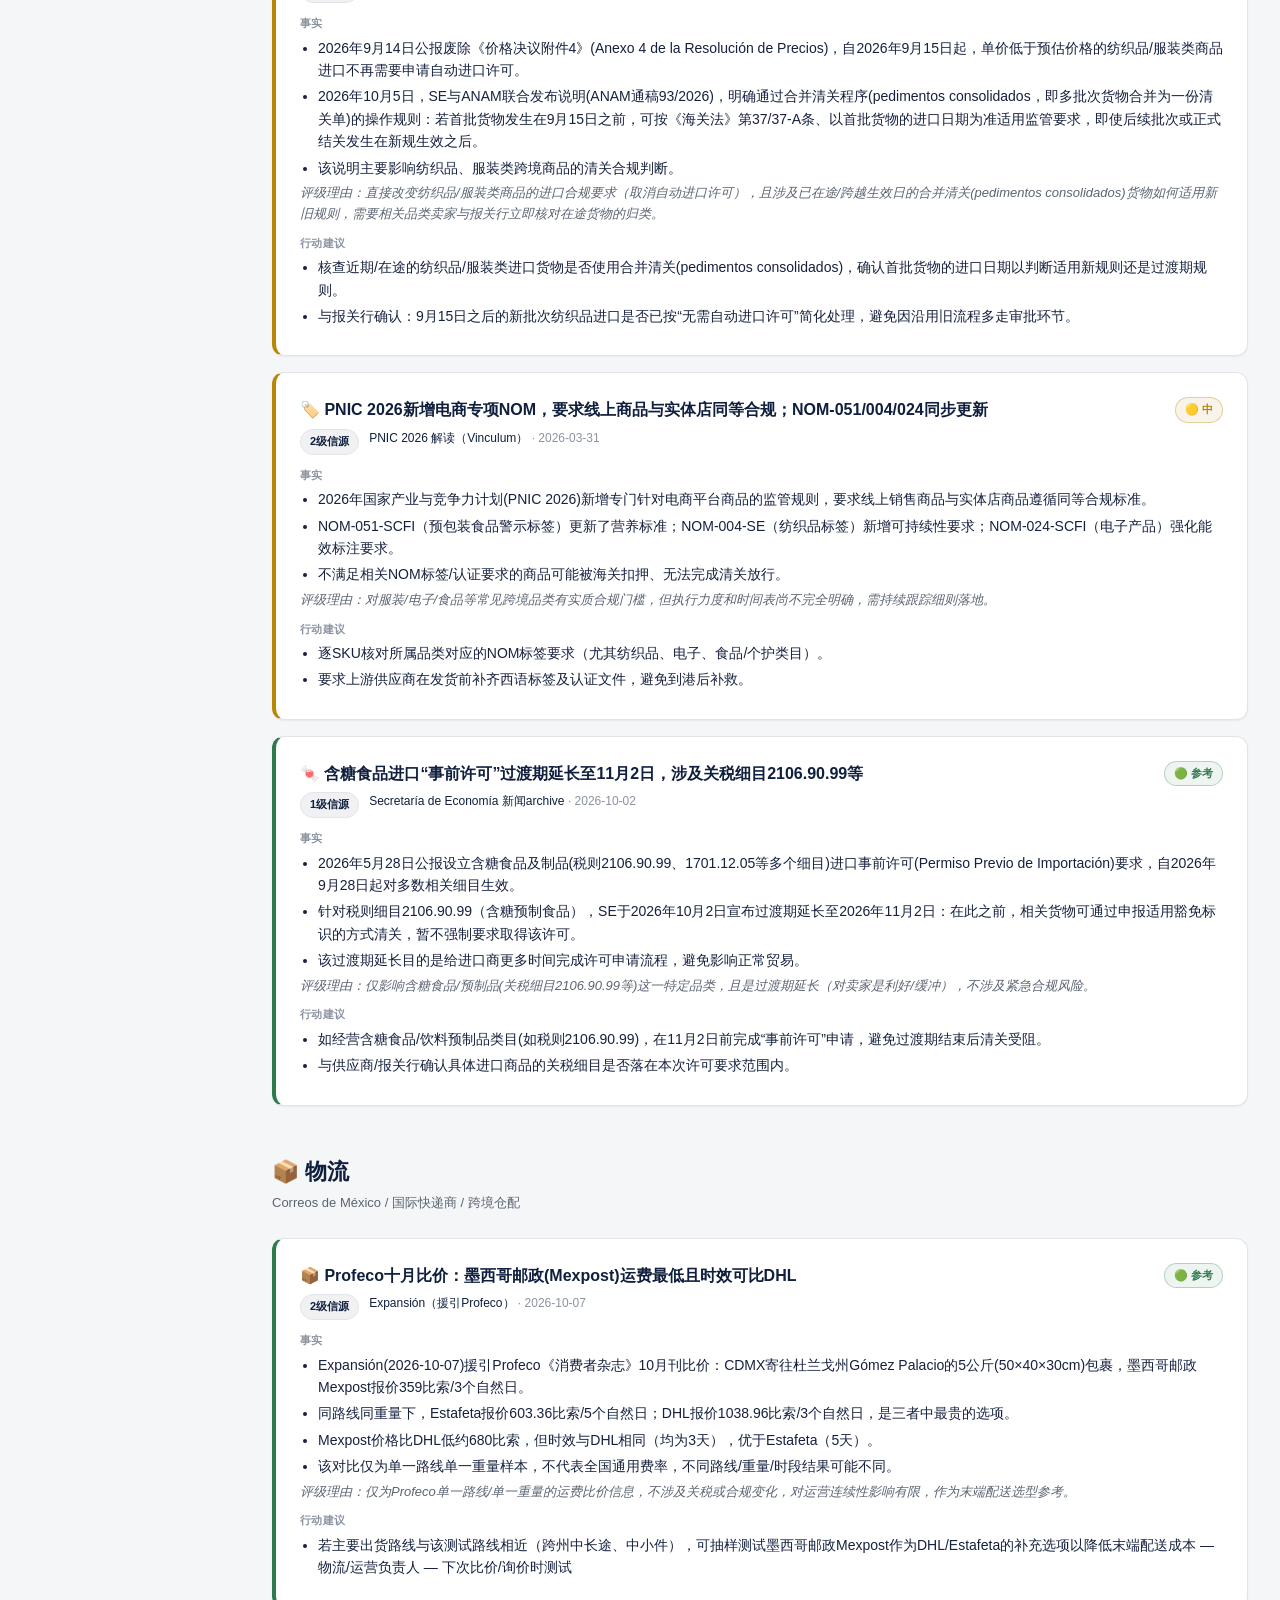
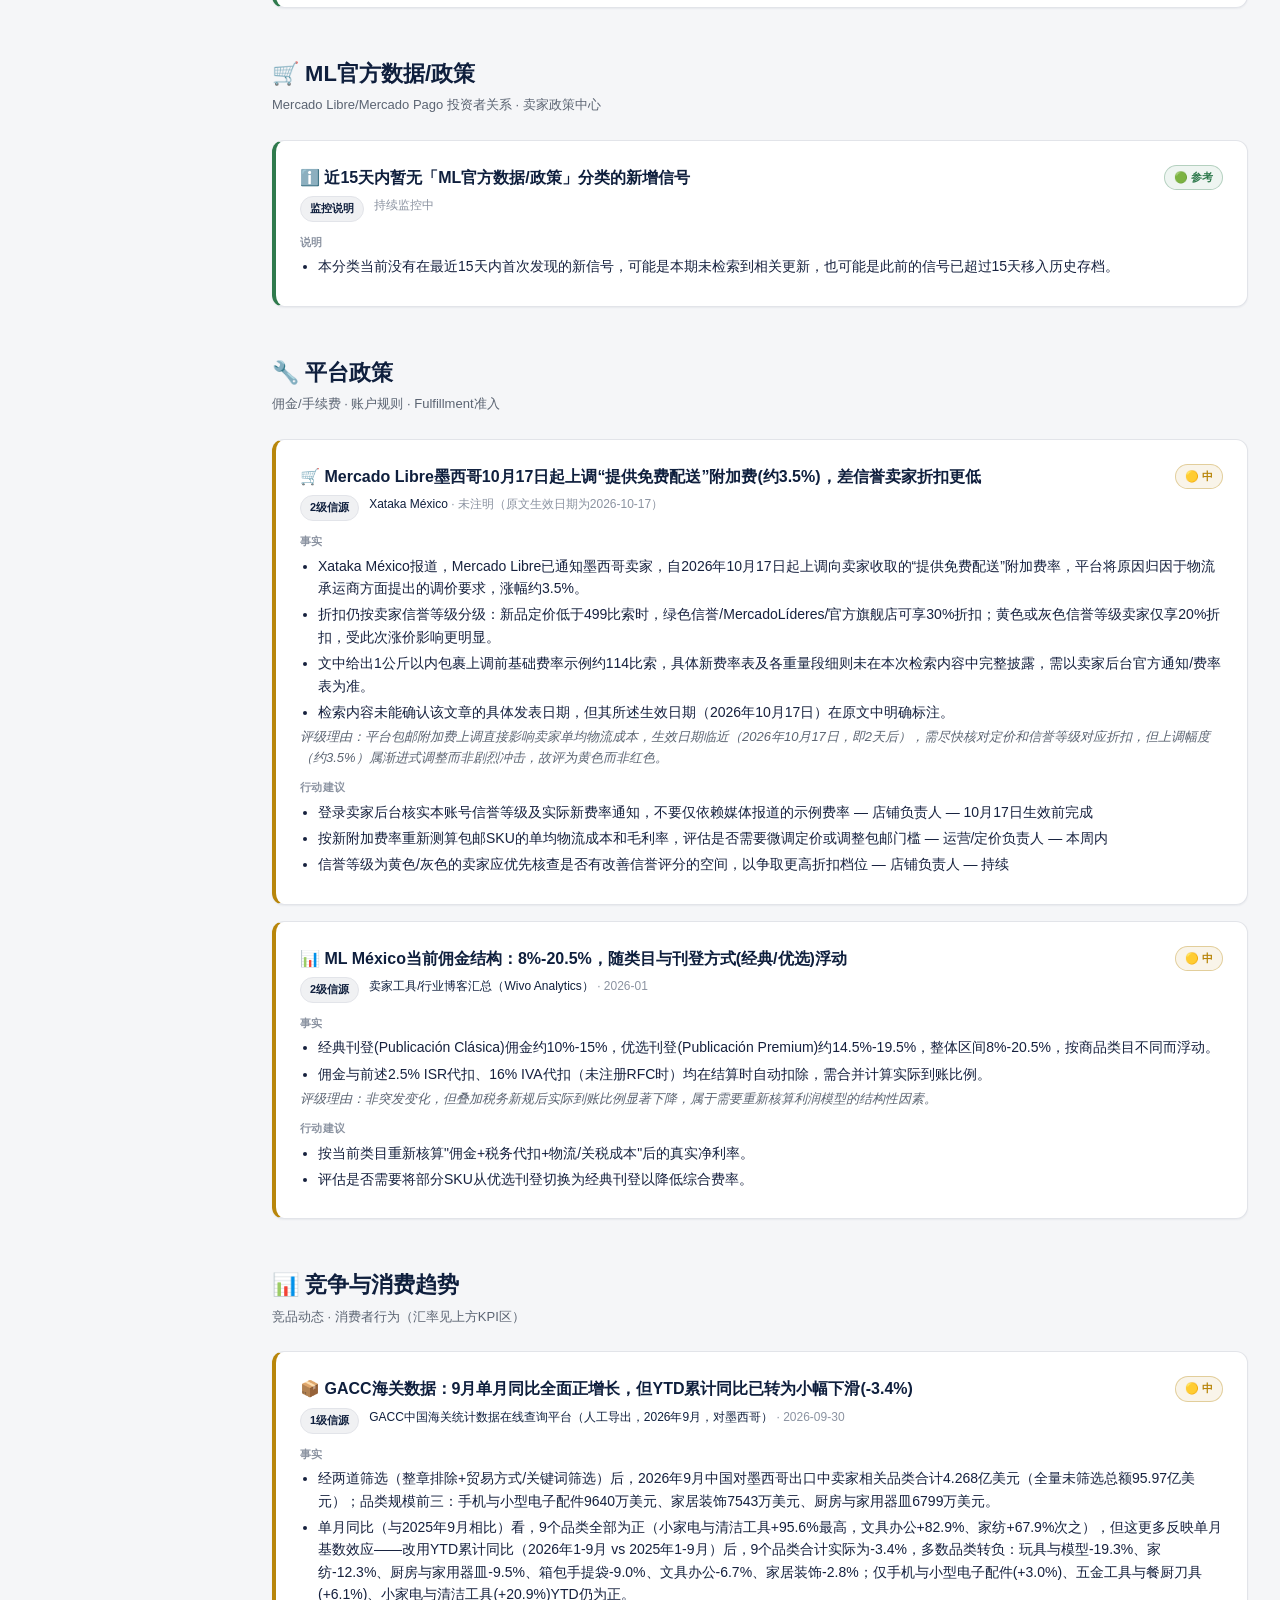
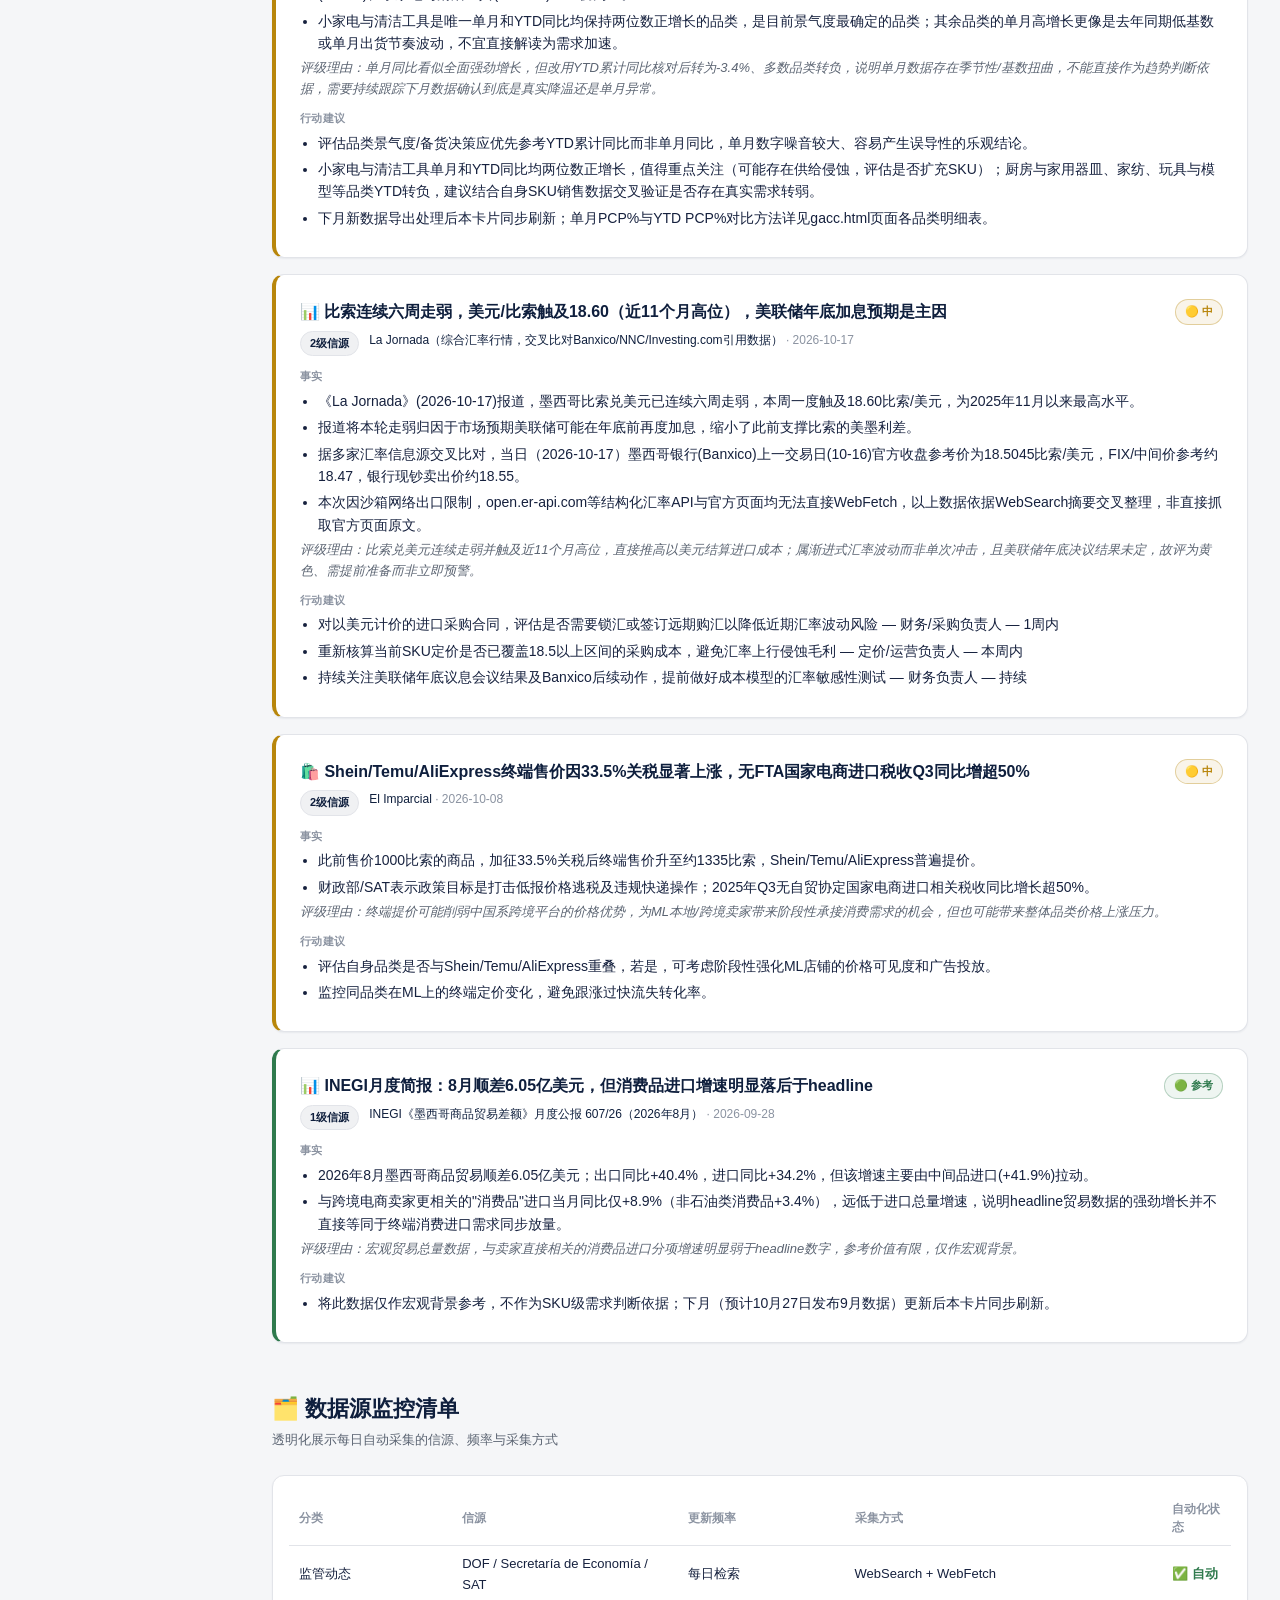
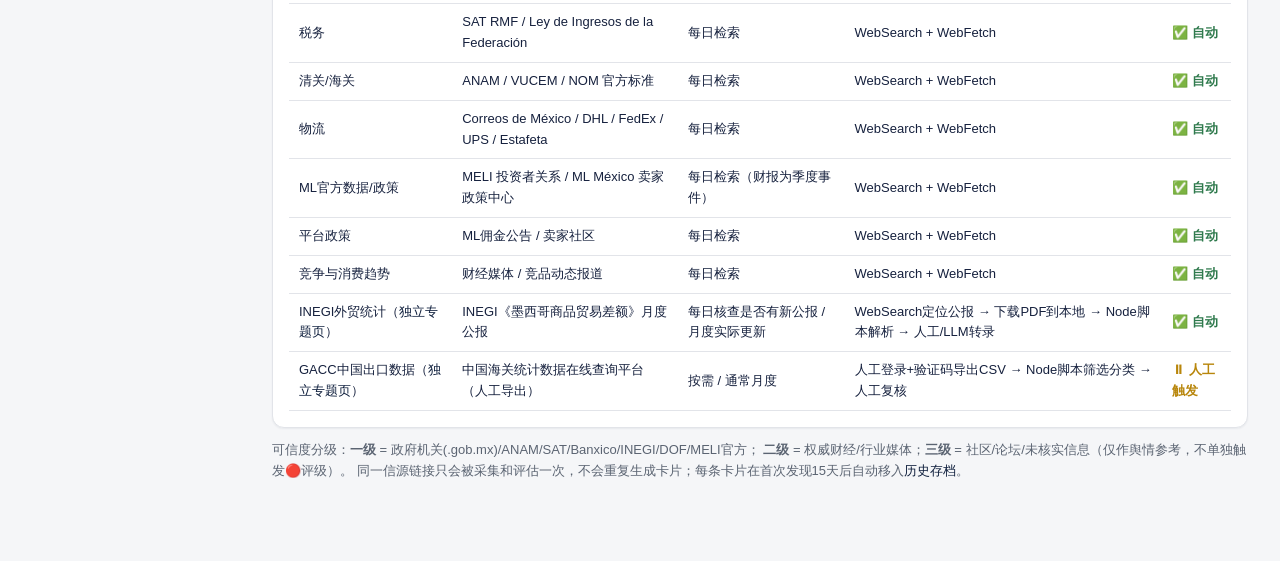
==== commit f884acd9: "Show full GACC category detail + add YTD PCP% to normalize seasonality Category detail tables previo" ====
--- a/site/index.html
+++ b/site/index.html
@@ -3,7 +3,7 @@
 <head>
 <meta charset="UTF-8">
 <meta name="viewport" content="width=device-width, initial-scale=1.0, viewport-fit=cover">
-<title>MX跨境电商情报看板 | 2026-10-21 | v3.8</title>
+<title>MX跨境电商情报看板 | 2026-10-21 | v4.0</title>
 <meta http-equiv="Cache-Control" content="no-cache, no-store, must-revalidate">
 <link rel="stylesheet" href="style.css">
 </head>
@@ -14,7 +14,7 @@
   <div class="navbar-brand"><span class="flag">🇲🇽</span>MX跨境电商情报看板</div>
   <div class="navbar-meta">
     <span>更新至 2026-10-21</span>
-    <span>v3.8</span>
+    <span>v4.0</span>
     <span>服务对象：ML México 跨境卖家决策者</span>
   </div>
   <div class="navbar-controls">
@@ -70,7 +70,7 @@
 
       <div class="top-signal-box">
         <h3>一句话总结</h3>
-        <p>今日七大分类检索（沙箱网络出口连续第三日故障，WebFetch全线无法解析任何目标域名，本次完全改用WebSearch摘要交叉核实）未发现满足“24-48小时新鲜度+未被台账收录”双重条件的新信源，当日新增0条。看板当前仍需重点跟进的存量信号：①无自贸协定国家商品最高50%关税与简易清关包裹33.5%综合税率继续执行，电子价值声明(MVE)10月31日宽限期即将到期、11月1日起按清关制度分四档陆续强制通过VUCEM申报直至2027年1月，建议尽快核对商品原产地认定与报关行系统对接进度；②Mercado Libre墨西哥自10月17日起上调“提供免费配送”附加费约3.5%（低信誉卖家折扣更低），叠加数字平台代扣ISR税率已上调至2.5%，建议重新测算包邮SKU的单均物流成本与综合税负；③比索兑美元本月已触及18.60附近、为近11个月高位区间，美联储年底决议结果未定，建议财务/采购持续评估锁汇或远期购汇；④PNIC 2026新增电商专项NOM，要求线上商品与实体店同等合规，建议核查SKU标签与认证是否覆盖线上渠道。本次因WebFetch故障无法交叉核实更新的USD/MXN即时汇率，WebSearch查到的Banxico FIX（10月16日18.4930）早于既有存档值（18.50，10月17日），未发现更新报价，沿用上次确认值。⑤官方数据面：GACC中国海关数据显示9月对墨西哥出口中与卖家业务相关的9个品类合计4.27亿美元，且全部9个品类同比(PCP)均为正增长（小家电与清洁工具+95.6%领跑，文具办公+82.9%、家纺+67.9%次之），显示中国对墨西哥跨境电商相关品类供给端整体仍在扩张，其中小家电与清洁工具增速最快，值得关注是否存在供给侵蚀、评估是否扩充SKU；⑥INEGI 8月贸易公报录得6.05亿美元顺差，但headline进口增速(+34.2%)主要由中间品拉动，与卖家更相关的消费品进口当月同比仅+8.9%，明显弱于总量增速，参考价值有限，仅作宏观背景。详见「竞争与消费趋势」分类下的INEGI/GACC数据摘要卡片。</p>
+        <p>今日七大分类检索（沙箱网络出口连续第三日故障，WebFetch全线无法解析任何目标域名，本次完全改用WebSearch摘要交叉核实）未发现满足“24-48小时新鲜度+未被台账收录”双重条件的新信源，当日新增0条。看板当前仍需重点跟进的存量信号：①无自贸协定国家商品最高50%关税与简易清关包裹33.5%综合税率继续执行，电子价值声明(MVE)10月31日宽限期即将到期、11月1日起按清关制度分四档陆续强制通过VUCEM申报直至2027年1月，建议尽快核对商品原产地认定与报关行系统对接进度；②Mercado Libre墨西哥自10月17日起上调“提供免费配送”附加费约3.5%（低信誉卖家折扣更低），叠加数字平台代扣ISR税率已上调至2.5%，建议重新测算包邮SKU的单均物流成本与综合税负；③比索兑美元本月已触及18.60附近、为近11个月高位区间，美联储年底决议结果未定，建议财务/采购持续评估锁汇或远期购汇；④PNIC 2026新增电商专项NOM，要求线上商品与实体店同等合规，建议核查SKU标签与认证是否覆盖线上渠道。本次因WebFetch故障无法交叉核实更新的USD/MXN即时汇率，WebSearch查到的Banxico FIX（10月16日18.4930）早于既有存档值（18.50，10月17日），未发现更新报价，沿用上次确认值。⑤官方数据面：GACC中国海关数据显示9月对墨西哥出口中卖家相关品类单月同比(与2025年9月比)全部为正（小家电与清洁工具+95.6%领跑），但改用YTD累计同比（2026年1-9月 vs 2025年1-9月）核对后，9个品类合计实际为-3.4%、多数品类转负，说明单月数字存在基数/季节性扭曲，不宜直接解读为需求全面加速——仅小家电与清洁工具（单月+95.6%/YTD+20.9%）是单月和YTD同比都保持两位数增长的品类，值得重点关注，其余品类建议结合自身销售数据交叉验证；⑥INEGI 8月贸易公报录得6.05亿美元顺差，但headline进口增速(+34.2%)主要由中间品拉动，与卖家更相关的消费品进口当月同比仅+8.9%，明显弱于总量增速，参考价值有限，仅作宏观背景。详见「竞争与消费趋势」分类下的INEGI/GACC数据摘要卡片及gacc.html页面各品类单月/YTD同比明细。</p>
       </div>
     </section>
 
@@ -386,7 +386,7 @@
       
       <div class="card sig-yellow">
         <div class="card-head">
-          <div class="card-title">📦 GACC海关数据：9月对墨西哥出口卖家相关品类合计4.27亿美元，9个品类同比全面正增长</div>
+          <div class="card-title">📦 GACC海关数据：9月单月同比全面正增长，但YTD累计同比已转为小幅下滑(-3.4%)</div>
           <span class="badge yellow">🟡 中</span>
         </div>
         <div class="card-meta">
@@ -395,16 +395,16 @@
         </div>
         <div class="card-section-label">事实</div>
         <ul>
-          <li>经两道筛选（整章排除+贸易方式/关键词筛选）后，2026年9月中国对墨西哥出口中与卖家业务相关的品类合计4.268亿美元（全量未筛选总额95.97亿美元）。</li>
-          <li>品类规模前三：手机与小型电子配件9640万美元、家居装饰7543万美元、厨房与家用器皿6799万美元；玩具与模型（经人工确认HS8编码95030089单码）5989万美元。</li>
-          <li>与去年同月（2025-09）相比，9个品类同比(PCP)全部为正：小家电与清洁工具增速最快+95.6%，文具办公+82.9%，家纺+67.9%，五金工具与餐厨刀具+61.1%，家居装饰+57.5%，手机与小型电子配件+50.9%，玩具与模型+49.9%，箱包手提袋+38.6%，厨房与家用器皿+24.2%。</li>
-        </ul>
-        <div class="reason">评级理由：中国海关出口数据显示全部9个卖家相关品类在9月同比均为正增长且多数增速可观，是判断中国对墨西哥跨境电商供给端景气度的最直接一手数据，建议持续跟踪。</div>
-        <div class="card-section-label">行动建议</div>
-        <ul>
-          <li>小家电与清洁工具同比增速最快（+95.6%），建议评估该品类是否存在供给侵蚀迹象，考虑是否扩充SKU或提前备货。</li>
-          <li>9个品类全面正增长可作为中国对墨西哥跨境电商供给端整体仍在扩张的佐证，用于辅助判断行业景气度，而非单一品类决策依据。</li>
-          <li>下月新数据导出并处理后本卡片同步刷新；本次筛选逻辑与品类定义详见gacc.html页面方法论说明。</li>
+          <li>经两道筛选（整章排除+贸易方式/关键词筛选）后，2026年9月中国对墨西哥出口中卖家相关品类合计4.268亿美元（全量未筛选总额95.97亿美元）；品类规模前三：手机与小型电子配件9640万美元、家居装饰7543万美元、厨房与家用器皿6799万美元。</li>
+          <li>单月同比（与2025年9月相比）看，9个品类全部为正（小家电与清洁工具+95.6%最高，文具办公+82.9%、家纺+67.9%次之），但这更多反映单月基数效应——改用YTD累计同比（2026年1-9月 vs 2025年1-9月）后，9个品类合计实际为-3.4%，多数品类转负：玩具与模型-19.3%、家纺-12.3%、厨房与家用器皿-9.5%、箱包手提袋-9.0%、文具办公-6.7%、家居装饰-2.8%；仅手机与小型电子配件(+3.0%)、五金工具与餐厨刀具(+6.1%)、小家电与清洁工具(+20.9%)YTD仍为正。</li>
+          <li>小家电与清洁工具是唯一单月和YTD同比均保持两位数正增长的品类，是目前景气度最确定的品类；其余品类的单月高增长更像是去年同期低基数或单月出货节奏波动，不宜直接解读为需求加速。</li>
+        </ul>
+        <div class="reason">评级理由：单月同比看似全面强劲增长，但改用YTD累计同比核对后转为-3.4%、多数品类转负，说明单月数据存在季节性/基数扭曲，不能直接作为趋势判断依据，需要持续跟踪下月数据确认到底是真实降温还是单月异常。</div>
+        <div class="card-section-label">行动建议</div>
+        <ul>
+          <li>评估品类景气度/备货决策应优先参考YTD累计同比而非单月同比，单月数字噪音较大、容易产生误导性的乐观结论。</li>
+          <li>小家电与清洁工具单月和YTD同比均两位数正增长，值得重点关注（可能存在供给侵蚀，评估是否扩充SKU）；厨房与家用器皿、家纺、玩具与模型等品类YTD转负，建议结合自身SKU销售数据交叉验证是否存在真实需求转弱。</li>
+          <li>下月新数据导出处理后本卡片同步刷新；单月PCP%与YTD PCP%对比方法详见gacc.html页面各品类明细表。</li>
         </ul>
       </div>
 
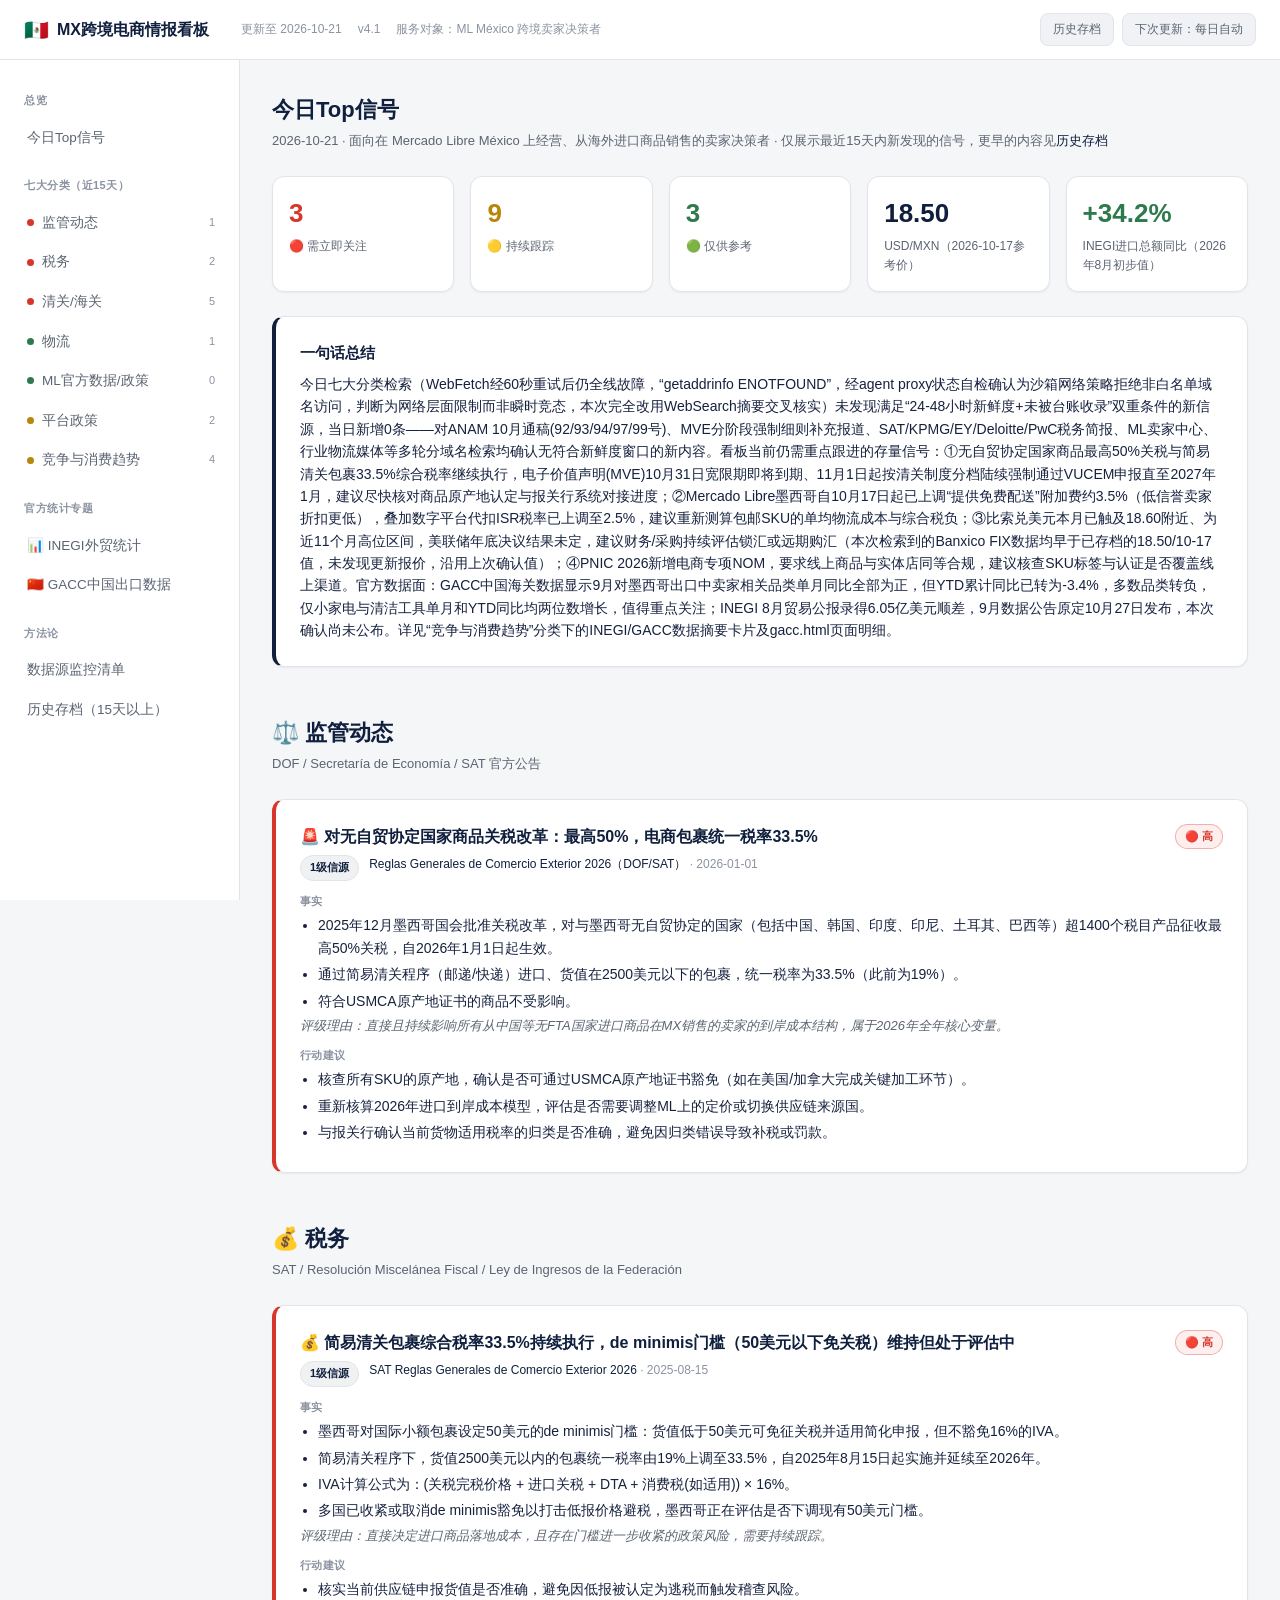
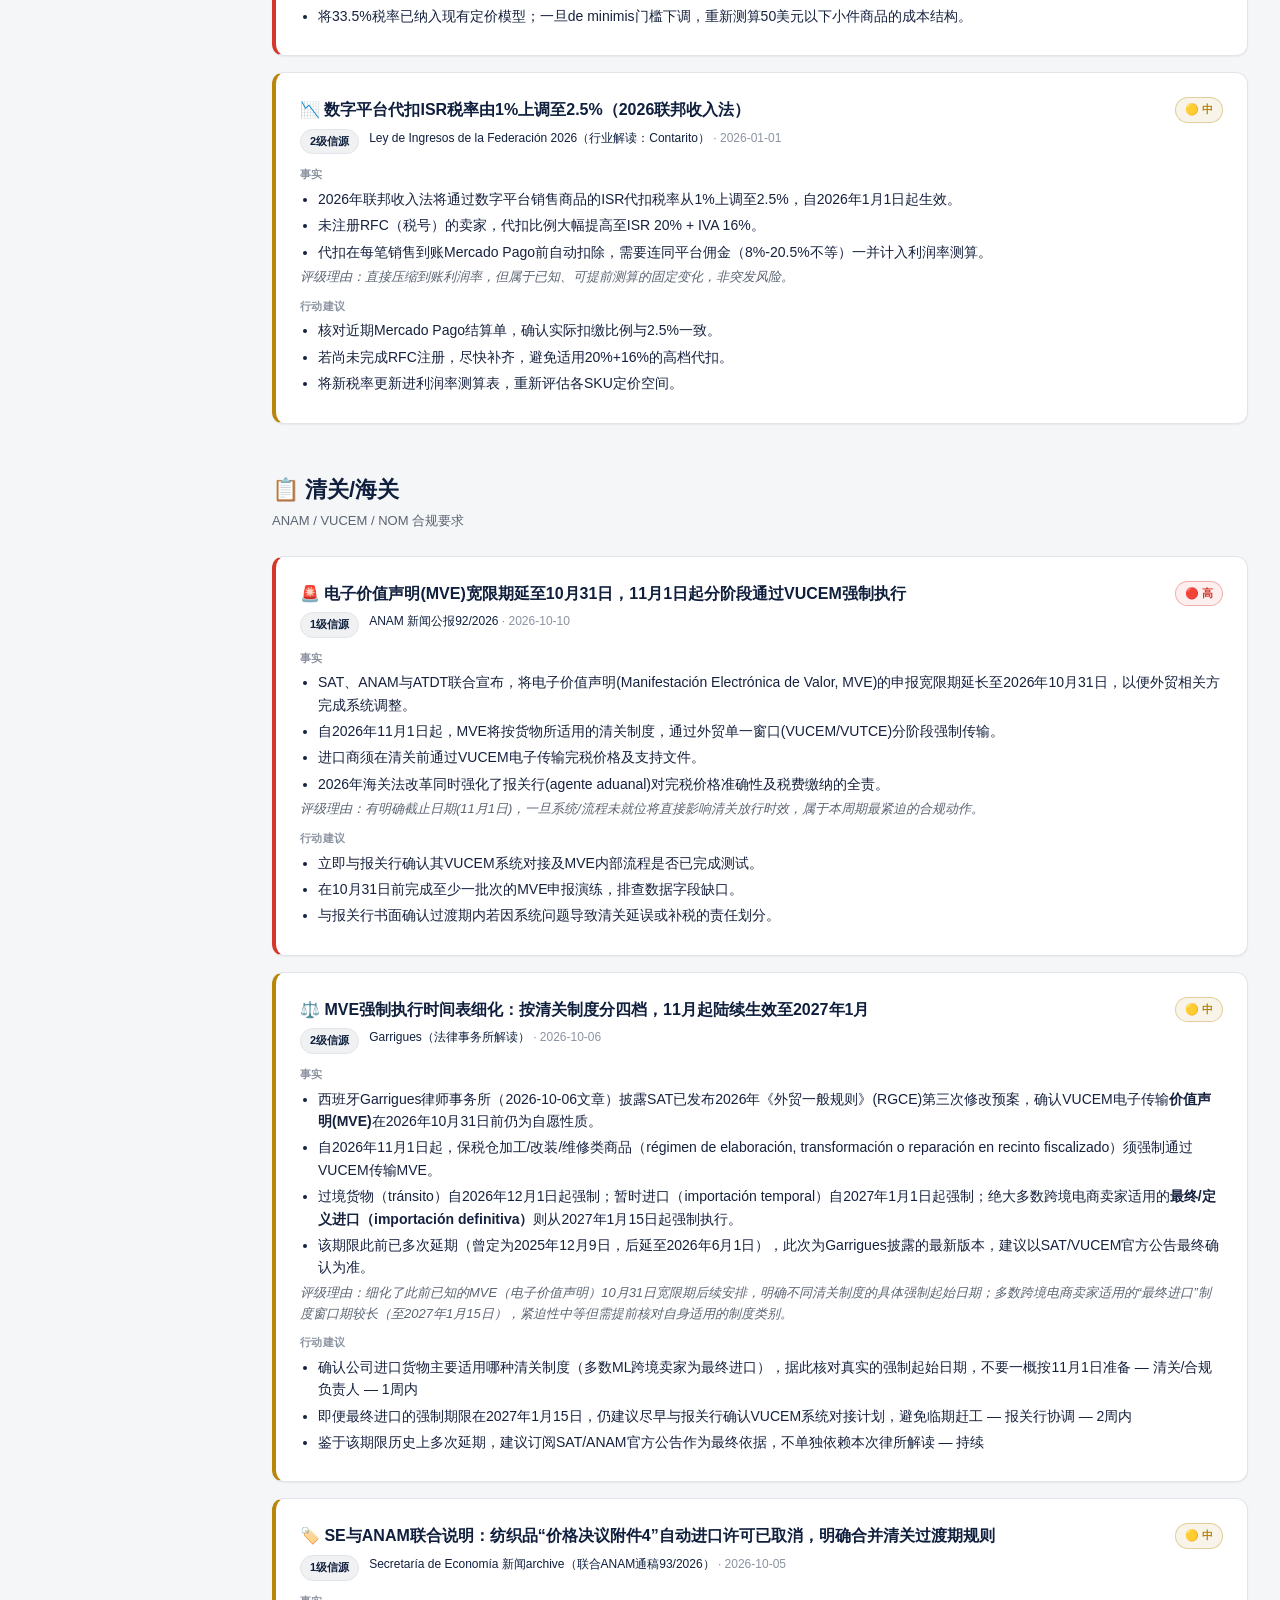
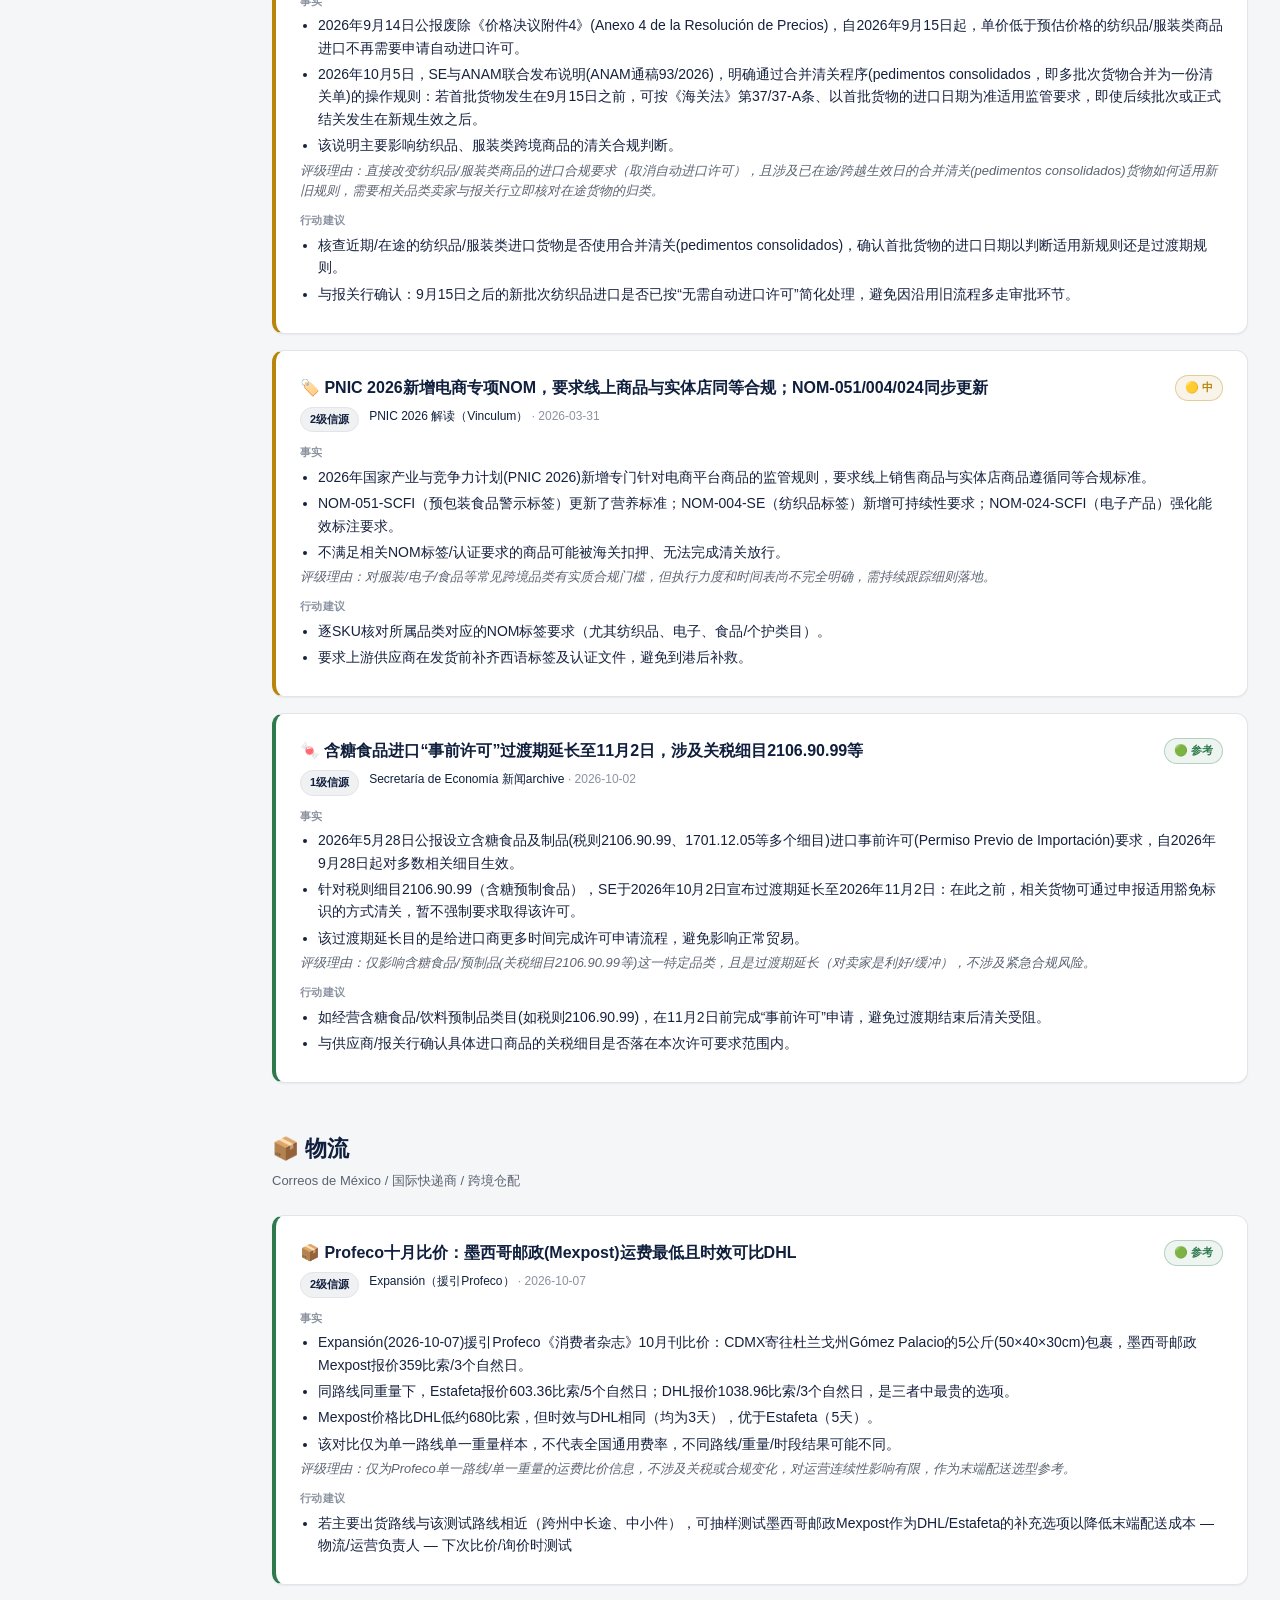
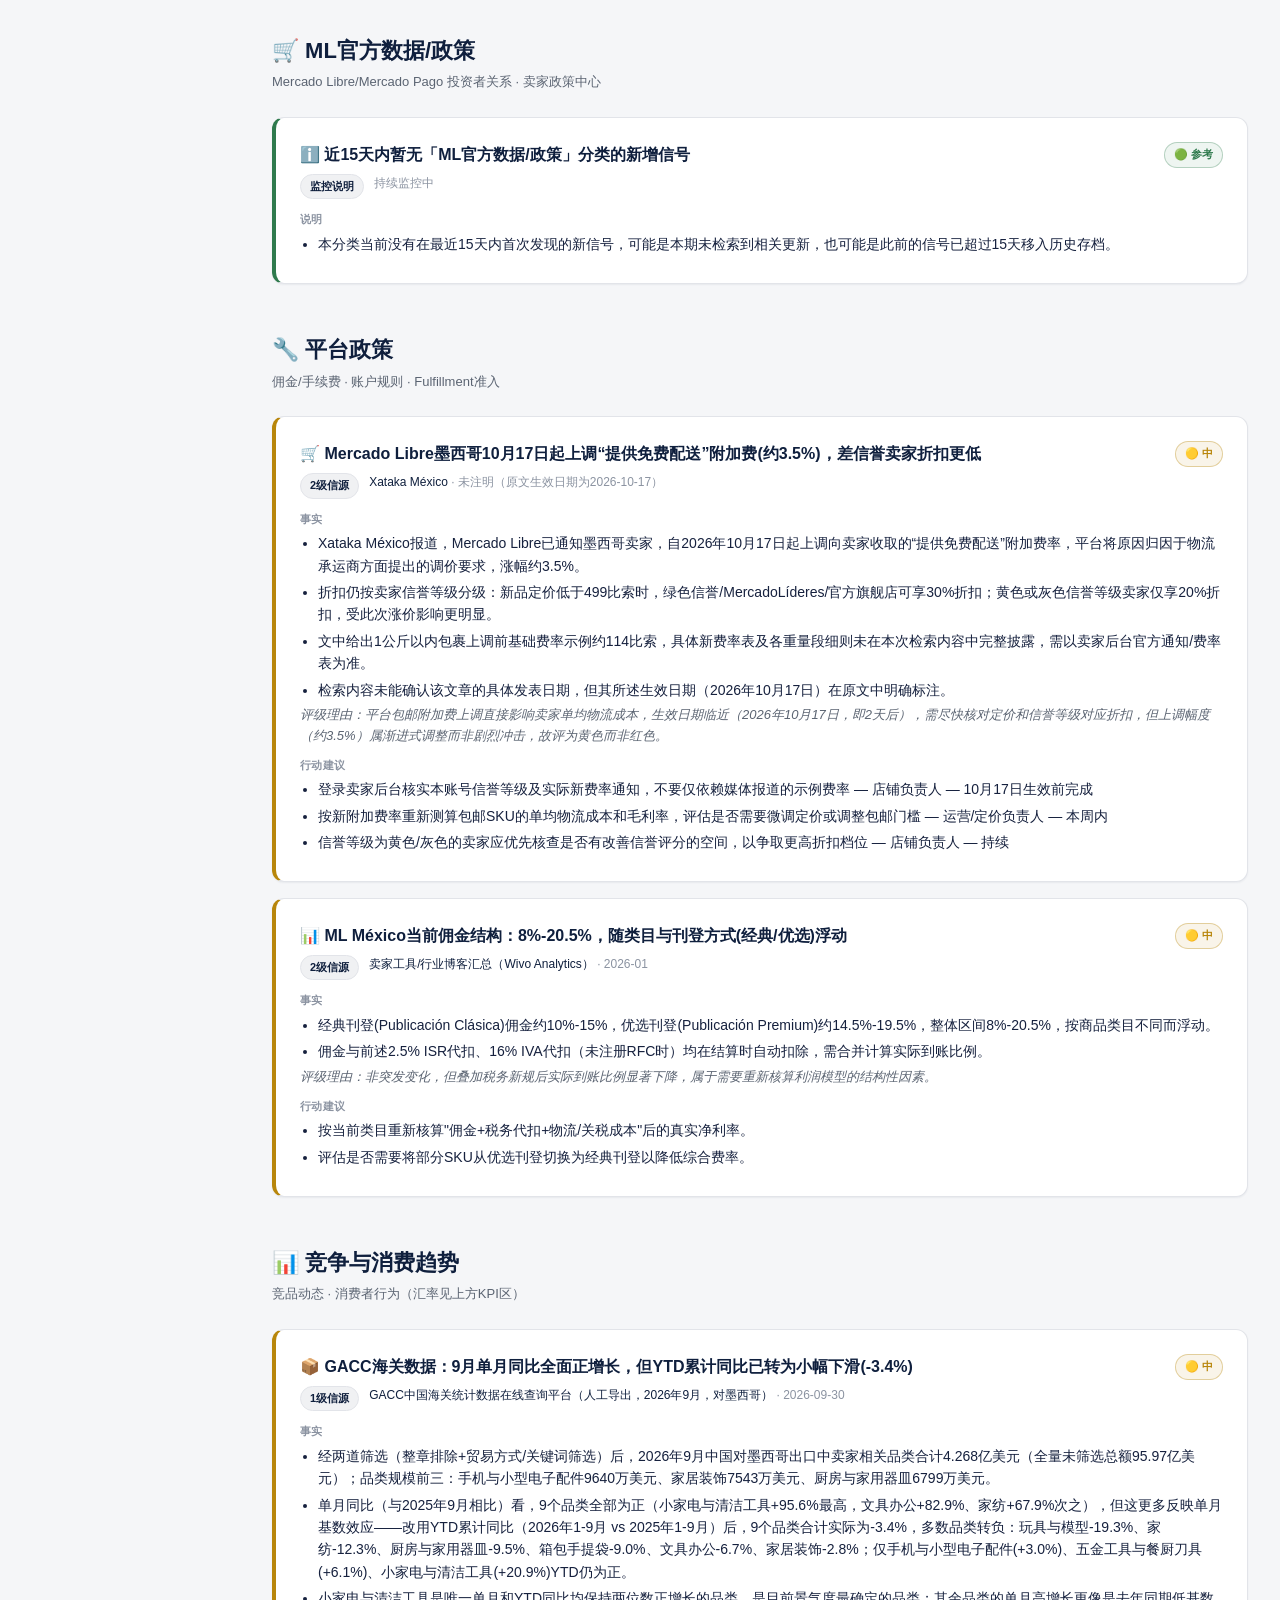
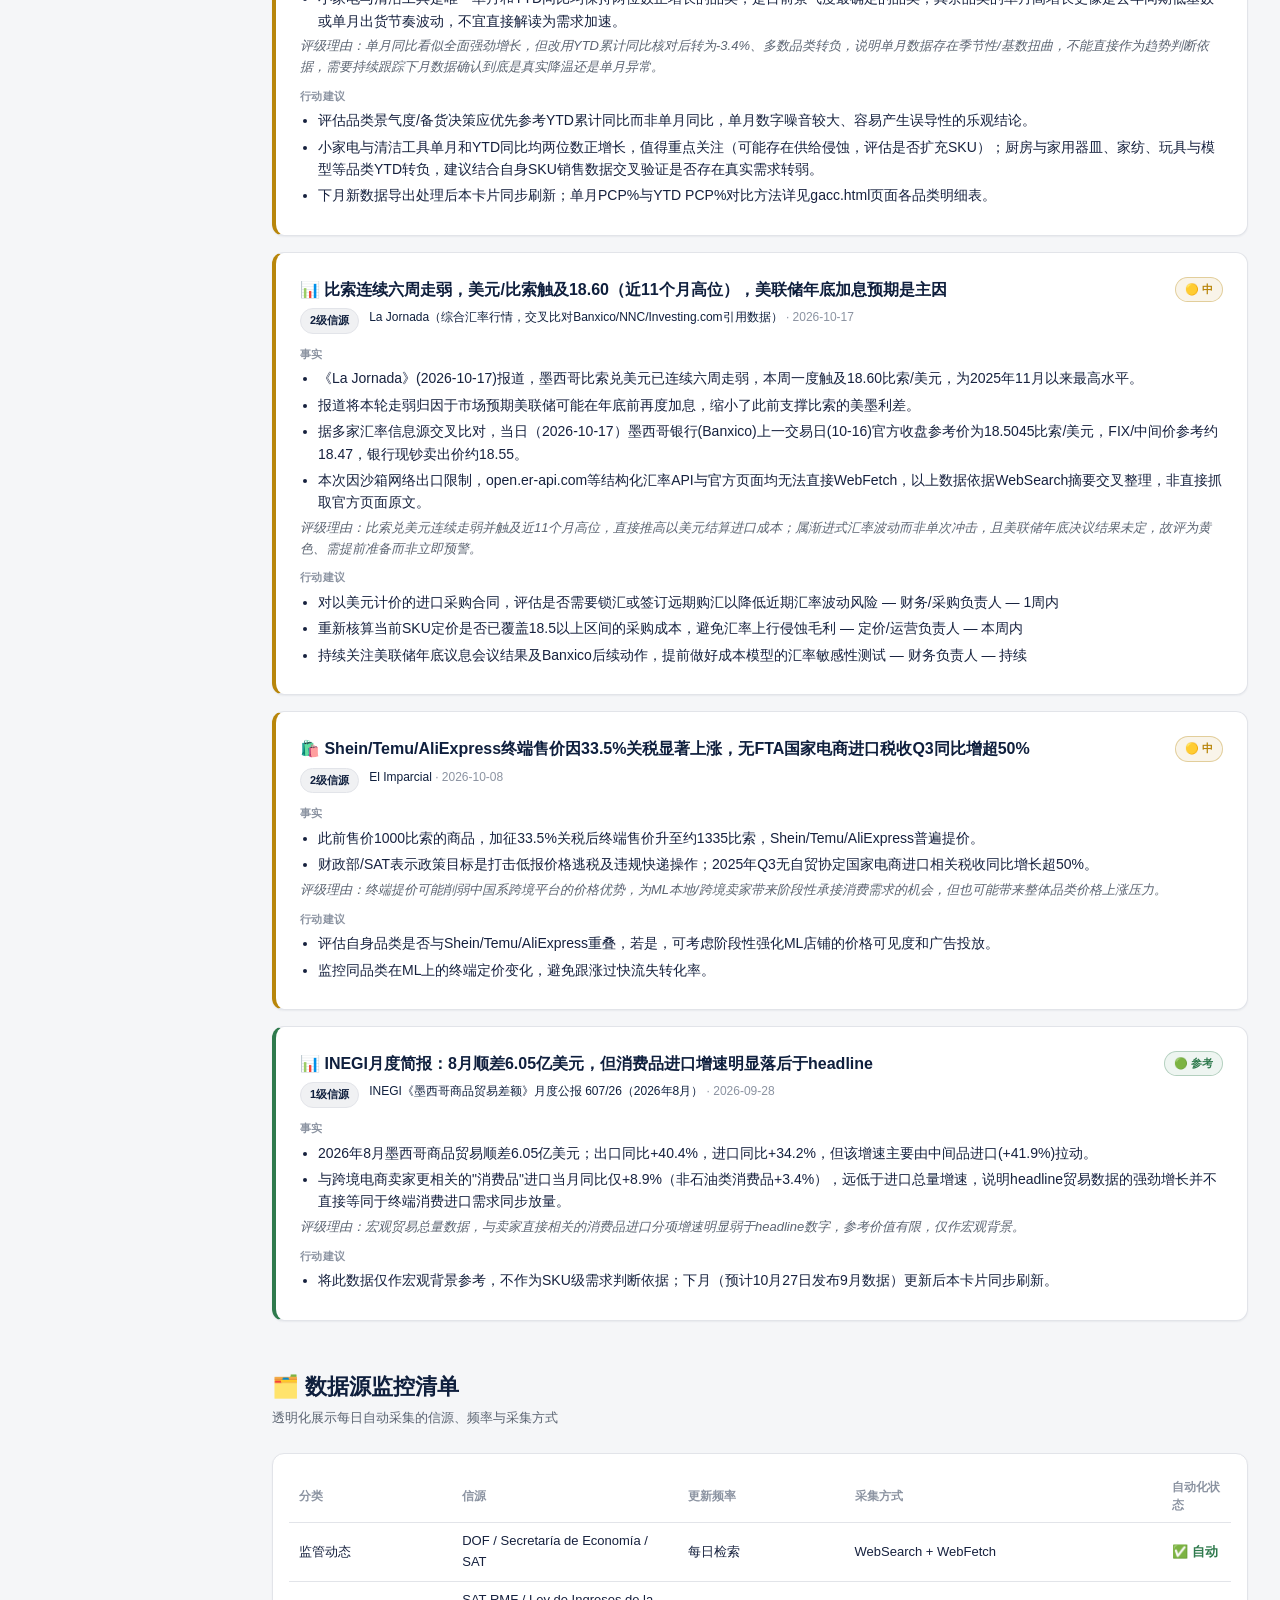
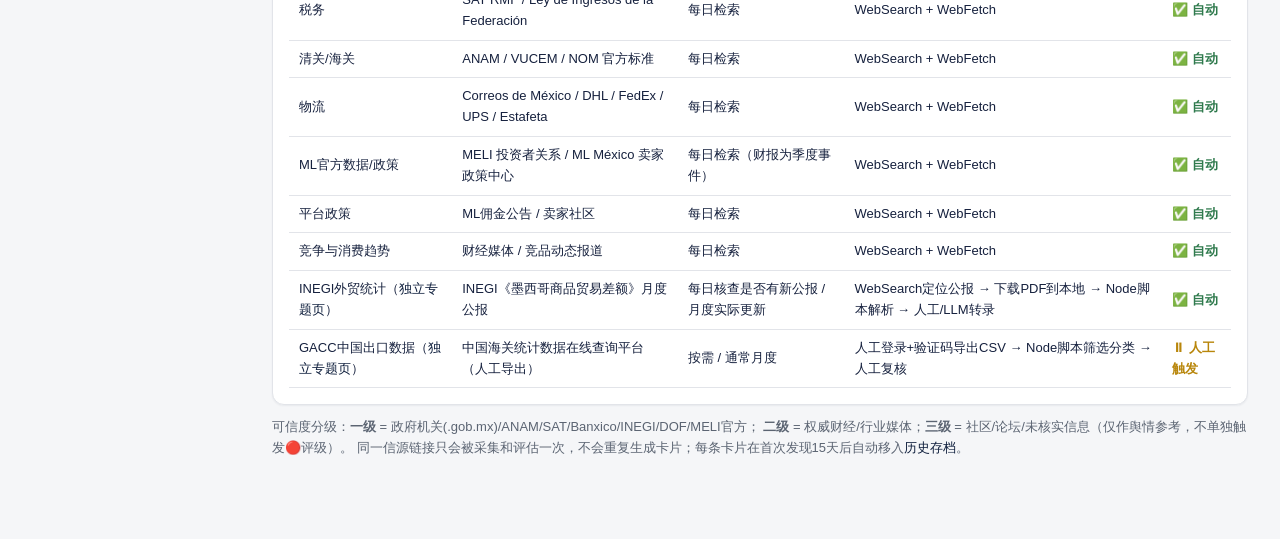
==== commit a9604a5c: "Daily intel update: 0 new signals, confirm WebFetch sandbox network block, INEGI no new bulletin Co-" ====
--- a/site/index.html
+++ b/site/index.html
@@ -3,7 +3,7 @@
 <head>
 <meta charset="UTF-8">
 <meta name="viewport" content="width=device-width, initial-scale=1.0, viewport-fit=cover">
-<title>MX跨境电商情报看板 | 2026-10-21 | v4.0</title>
+<title>MX跨境电商情报看板 | 2026-10-21 | v4.1</title>
 <meta http-equiv="Cache-Control" content="no-cache, no-store, must-revalidate">
 <link rel="stylesheet" href="style.css">
 </head>
@@ -14,7 +14,7 @@
   <div class="navbar-brand"><span class="flag">🇲🇽</span>MX跨境电商情报看板</div>
   <div class="navbar-meta">
     <span>更新至 2026-10-21</span>
-    <span>v4.0</span>
+    <span>v4.1</span>
     <span>服务对象：ML México 跨境卖家决策者</span>
   </div>
   <div class="navbar-controls">
@@ -70,7 +70,7 @@
 
       <div class="top-signal-box">
         <h3>一句话总结</h3>
-        <p>今日七大分类检索（沙箱网络出口连续第三日故障，WebFetch全线无法解析任何目标域名，本次完全改用WebSearch摘要交叉核实）未发现满足“24-48小时新鲜度+未被台账收录”双重条件的新信源，当日新增0条。看板当前仍需重点跟进的存量信号：①无自贸协定国家商品最高50%关税与简易清关包裹33.5%综合税率继续执行，电子价值声明(MVE)10月31日宽限期即将到期、11月1日起按清关制度分四档陆续强制通过VUCEM申报直至2027年1月，建议尽快核对商品原产地认定与报关行系统对接进度；②Mercado Libre墨西哥自10月17日起上调“提供免费配送”附加费约3.5%（低信誉卖家折扣更低），叠加数字平台代扣ISR税率已上调至2.5%，建议重新测算包邮SKU的单均物流成本与综合税负；③比索兑美元本月已触及18.60附近、为近11个月高位区间，美联储年底决议结果未定，建议财务/采购持续评估锁汇或远期购汇；④PNIC 2026新增电商专项NOM，要求线上商品与实体店同等合规，建议核查SKU标签与认证是否覆盖线上渠道。本次因WebFetch故障无法交叉核实更新的USD/MXN即时汇率，WebSearch查到的Banxico FIX（10月16日18.4930）早于既有存档值（18.50，10月17日），未发现更新报价，沿用上次确认值。⑤官方数据面：GACC中国海关数据显示9月对墨西哥出口中卖家相关品类单月同比(与2025年9月比)全部为正（小家电与清洁工具+95.6%领跑），但改用YTD累计同比（2026年1-9月 vs 2025年1-9月）核对后，9个品类合计实际为-3.4%、多数品类转负，说明单月数字存在基数/季节性扭曲，不宜直接解读为需求全面加速——仅小家电与清洁工具（单月+95.6%/YTD+20.9%）是单月和YTD同比都保持两位数增长的品类，值得重点关注，其余品类建议结合自身销售数据交叉验证；⑥INEGI 8月贸易公报录得6.05亿美元顺差，但headline进口增速(+34.2%)主要由中间品拉动，与卖家更相关的消费品进口当月同比仅+8.9%，明显弱于总量增速，参考价值有限，仅作宏观背景。详见「竞争与消费趋势」分类下的INEGI/GACC数据摘要卡片及gacc.html页面各品类单月/YTD同比明细。</p>
+        <p>今日七大分类检索（WebFetch经60秒重试后仍全线故障，“getaddrinfo ENOTFOUND”，经agent proxy状态自检确认为沙箱网络策略拒绝非白名单域名访问，判断为网络层面限制而非瞬时竞态，本次完全改用WebSearch摘要交叉核实）未发现满足“24-48小时新鲜度+未被台账收录”双重条件的新信源，当日新增0条——对ANAM 10月通稿(92/93/94/97/99号)、MVE分阶段强制细则补充报道、SAT/KPMG/EY/Deloitte/PwC税务简报、ML卖家中心、行业物流媒体等多轮分域名检索均确认无符合新鲜度窗口的新内容。看板当前仍需重点跟进的存量信号：①无自贸协定国家商品最高50%关税与简易清关包裹33.5%综合税率继续执行，电子价值声明(MVE)10月31日宽限期即将到期、11月1日起按清关制度分档陆续强制通过VUCEM申报直至2027年1月，建议尽快核对商品原产地认定与报关行系统对接进度；②Mercado Libre墨西哥自10月17日起已上调“提供免费配送”附加费约3.5%（低信誉卖家折扣更低），叠加数字平台代扣ISR税率已上调至2.5%，建议重新测算包邮SKU的单均物流成本与综合税负；③比索兑美元本月已触及18.60附近、为近11个月高位区间，美联储年底决议结果未定，建议财务/采购持续评估锁汇或远期购汇（本次检索到的Banxico FIX数据均早于已存档的18.50/10-17值，未发现更新报价，沿用上次确认值）；④PNIC 2026新增电商专项NOM，要求线上商品与实体店同等合规，建议核查SKU标签与认证是否覆盖线上渠道。官方数据面：GACC中国海关数据显示9月对墨西哥出口中卖家相关品类单月同比全部为正，但YTD累计同比已转为-3.4%，多数品类转负，仅小家电与清洁工具单月和YTD同比均两位数增长，值得重点关注；INEGI 8月贸易公报录得6.05亿美元顺差，9月数据公告原定10月27日发布，本次确认尚未公布。详见“竞争与消费趋势”分类下的INEGI/GACC数据摘要卡片及gacc.html页面明细。</p>
       </div>
     </section>
 
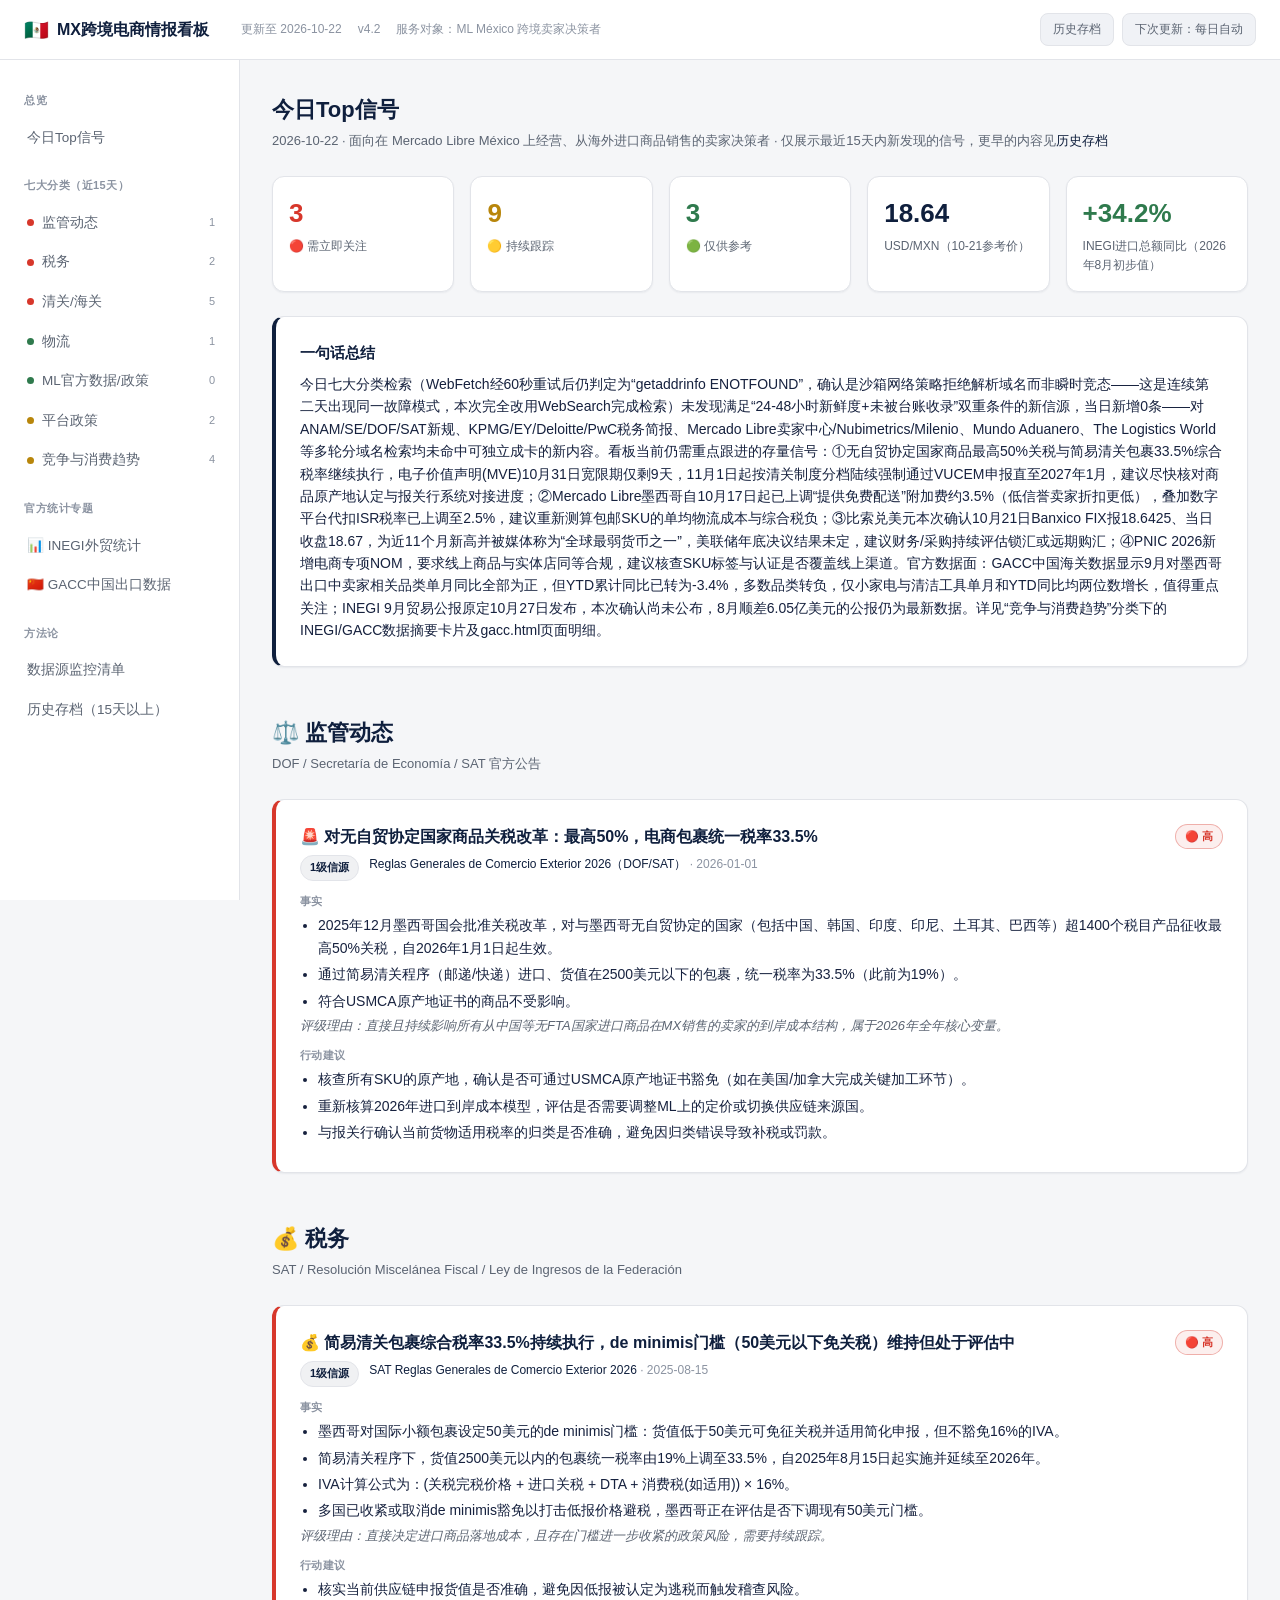
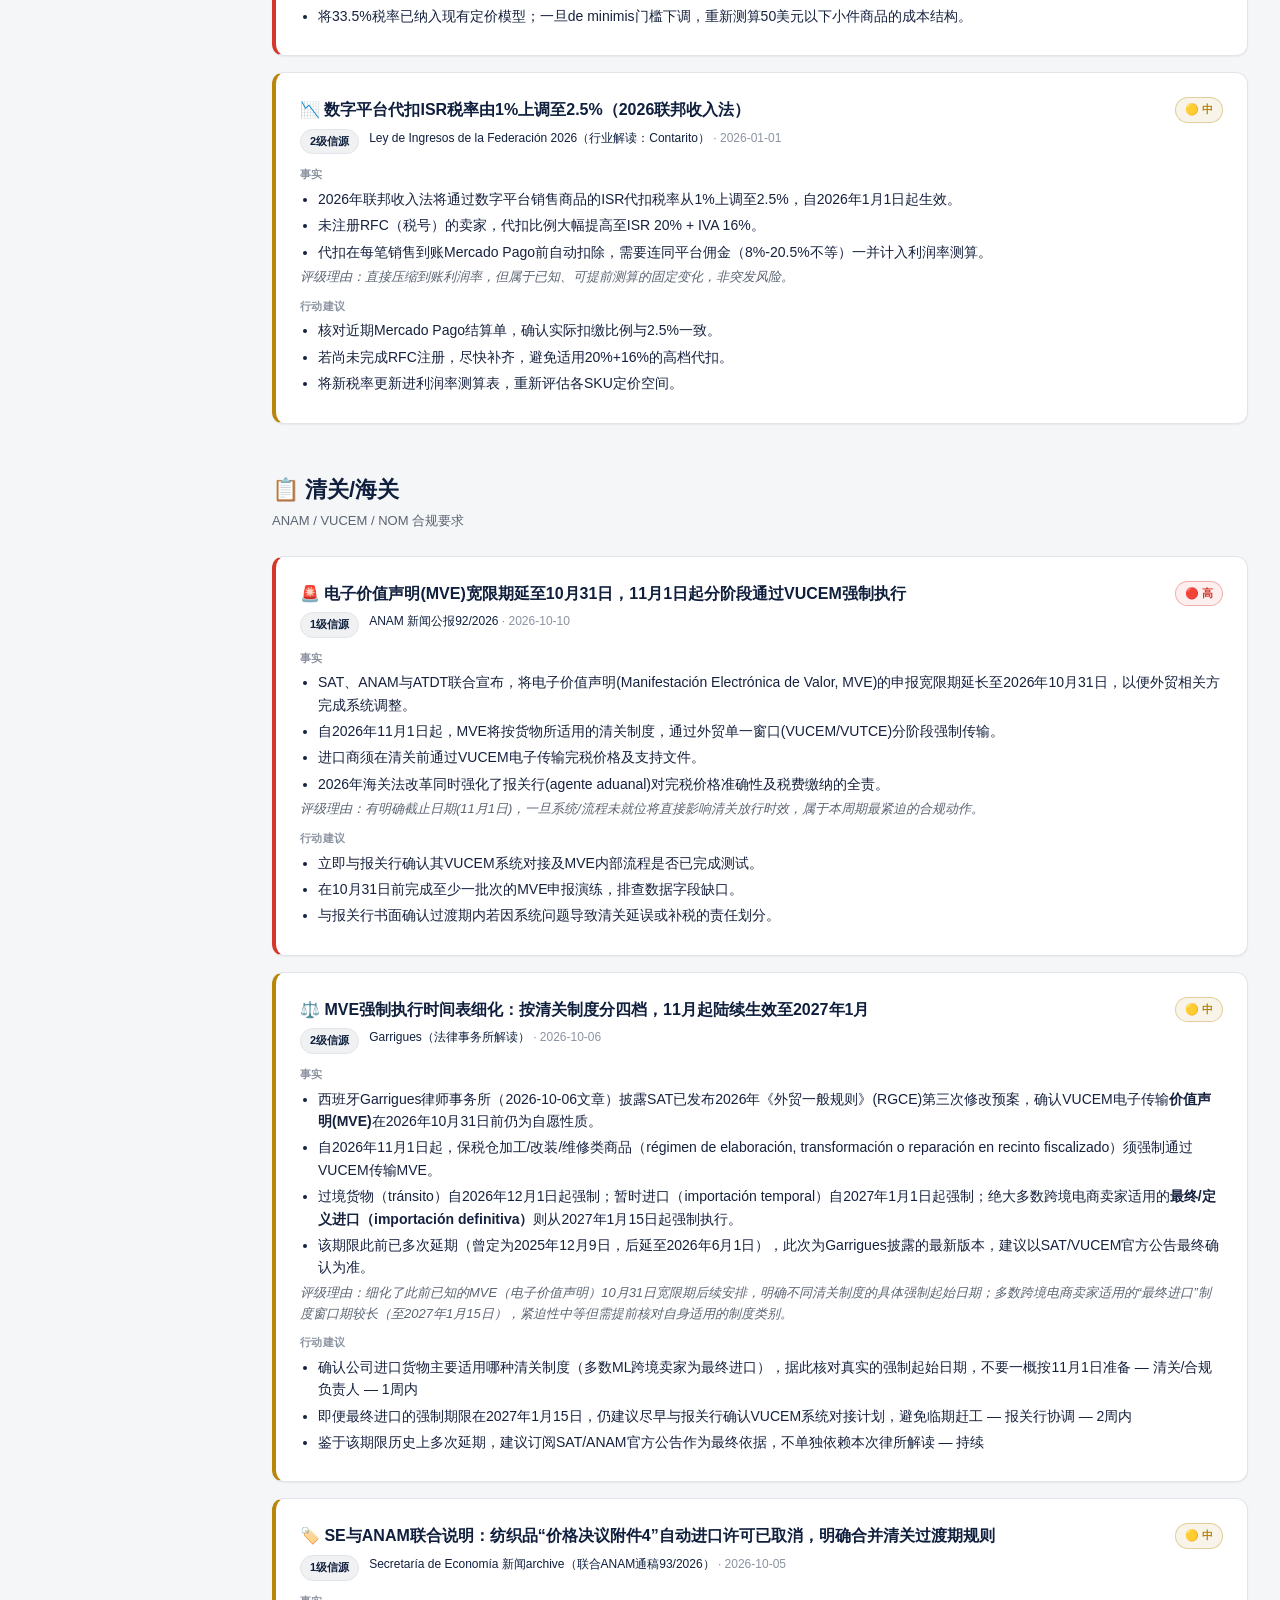
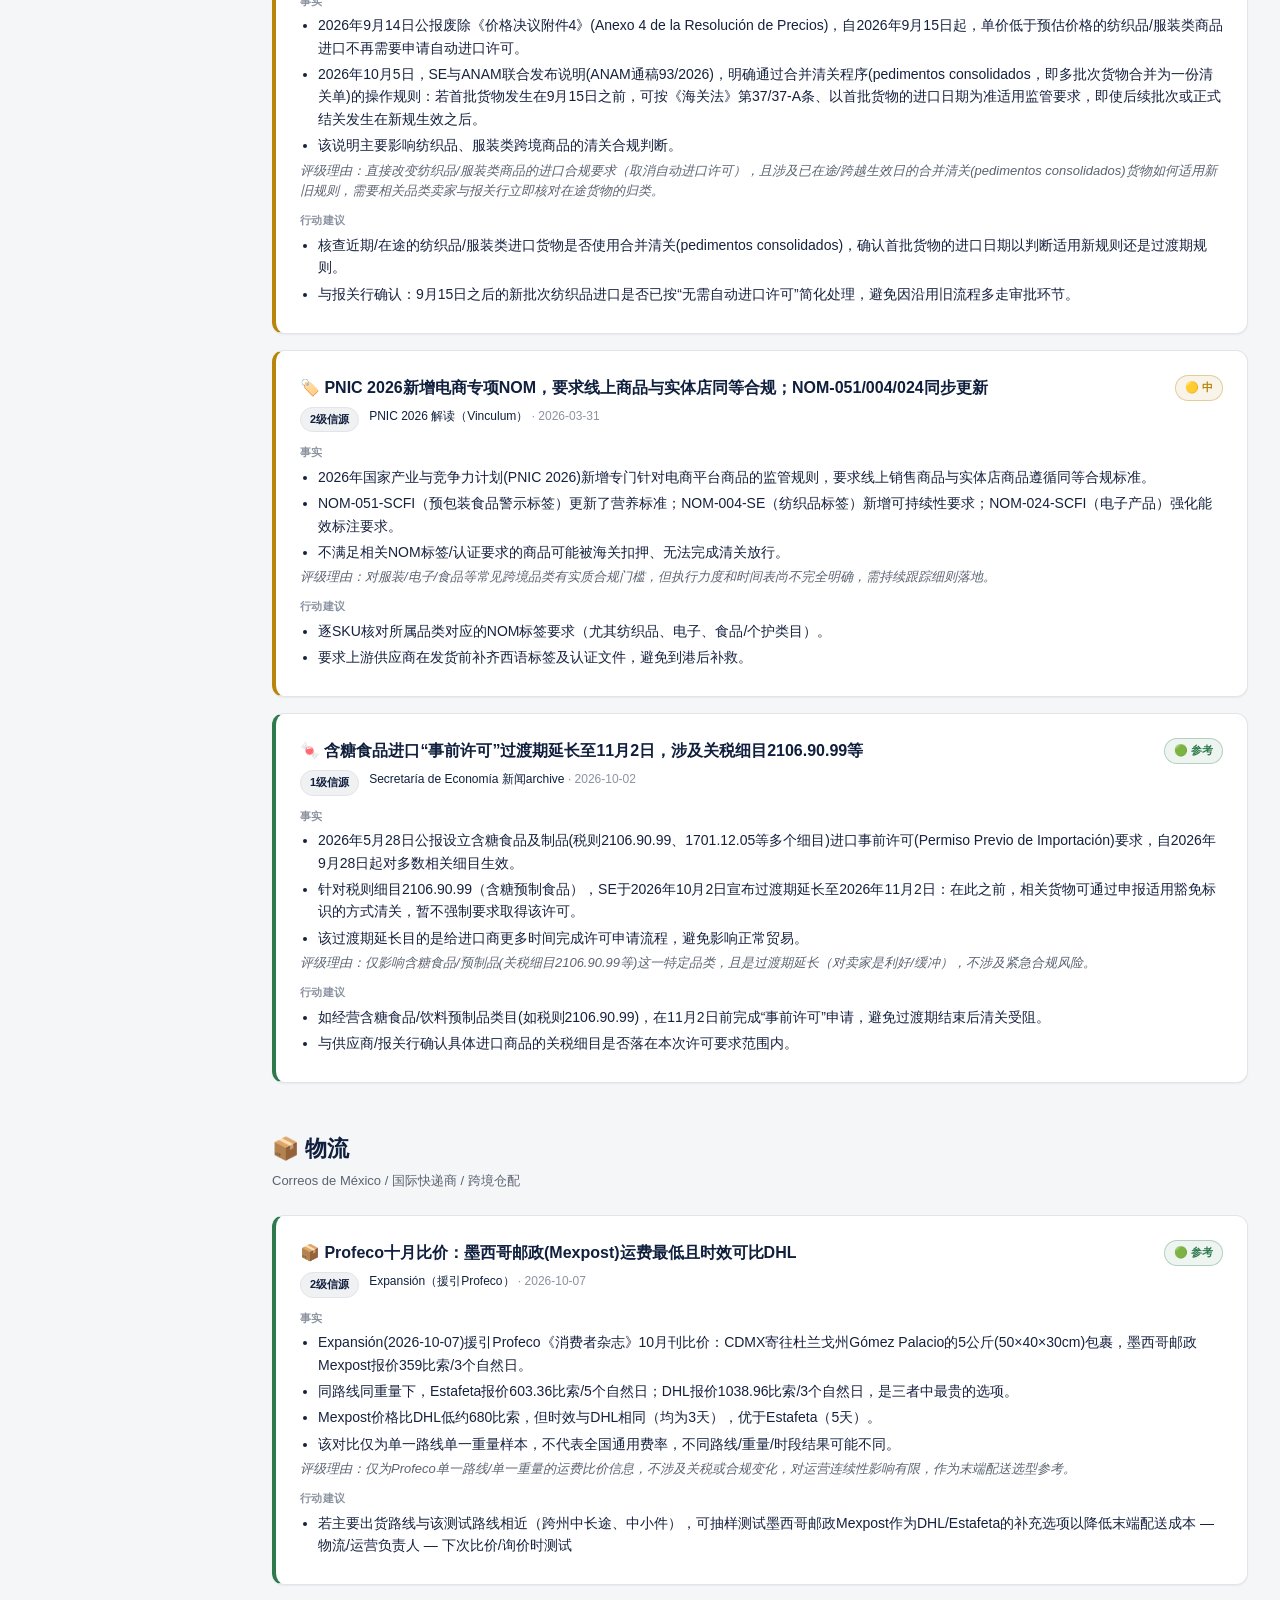
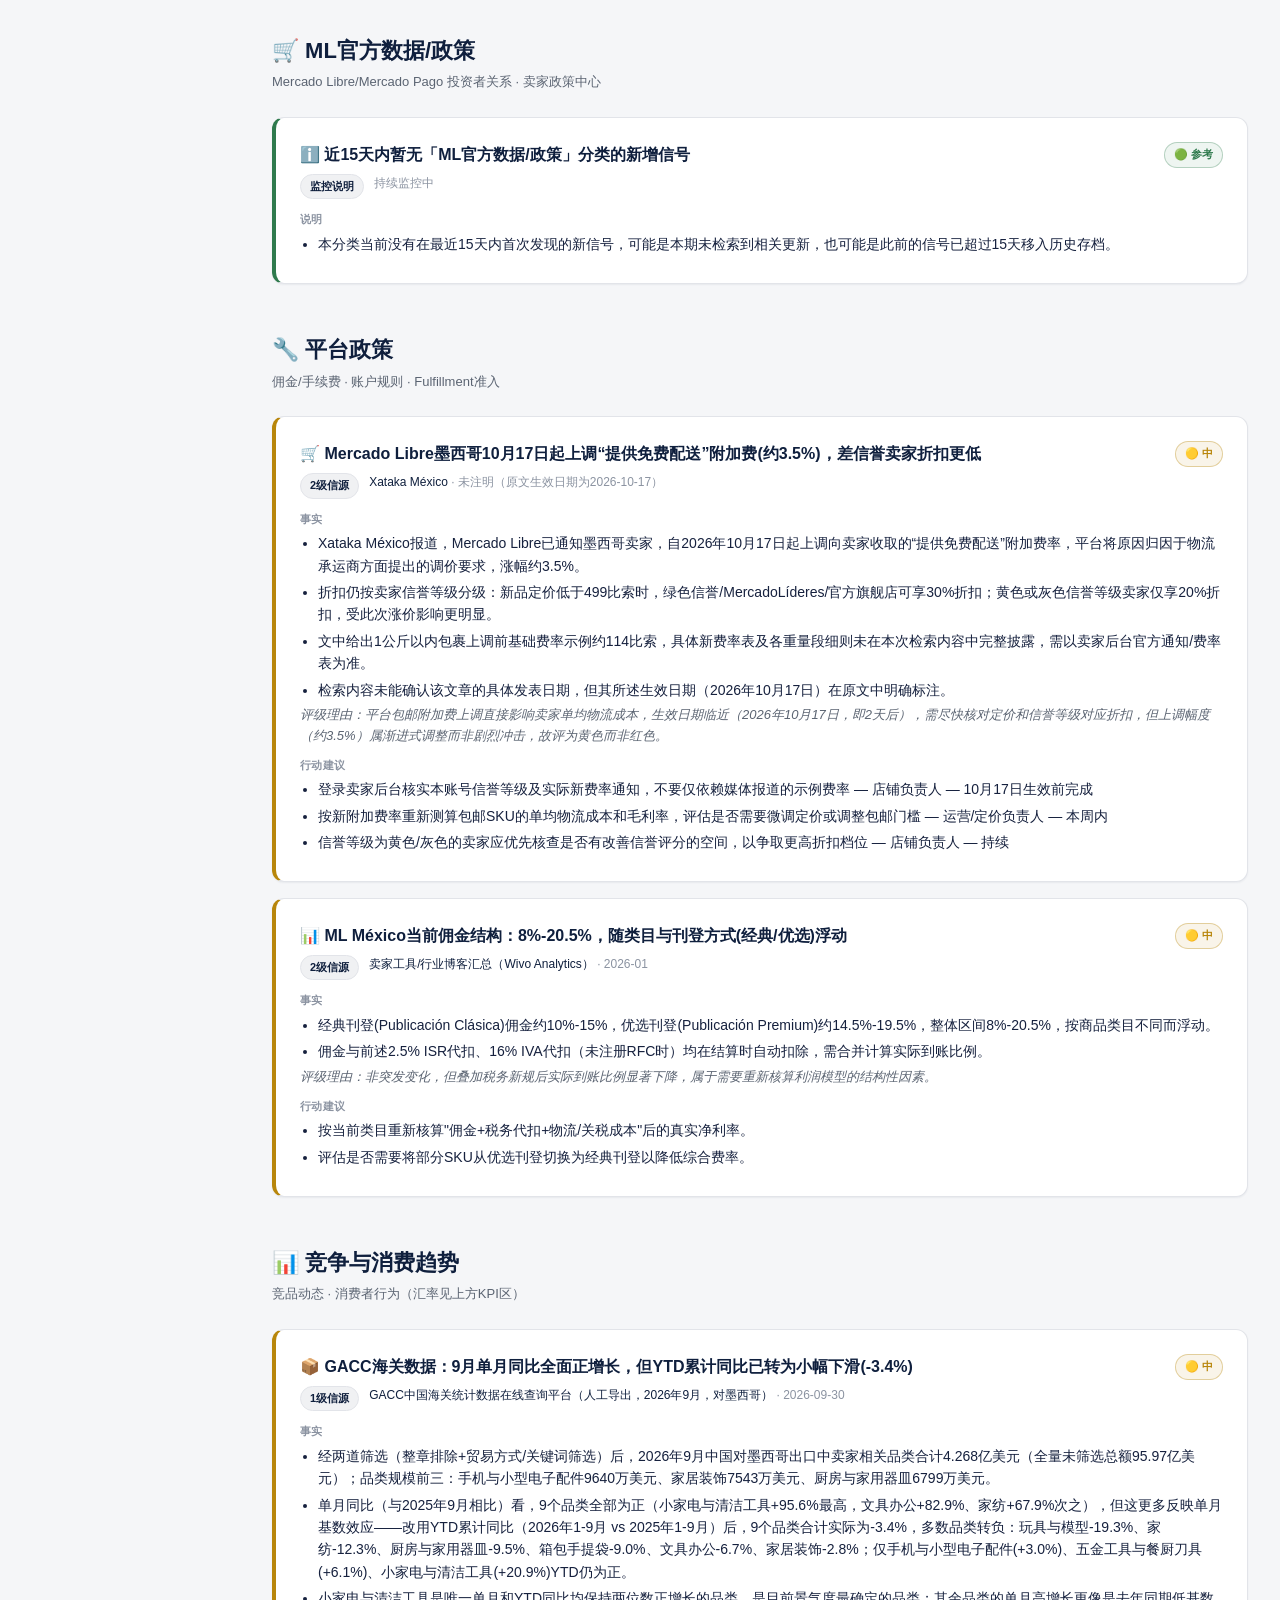
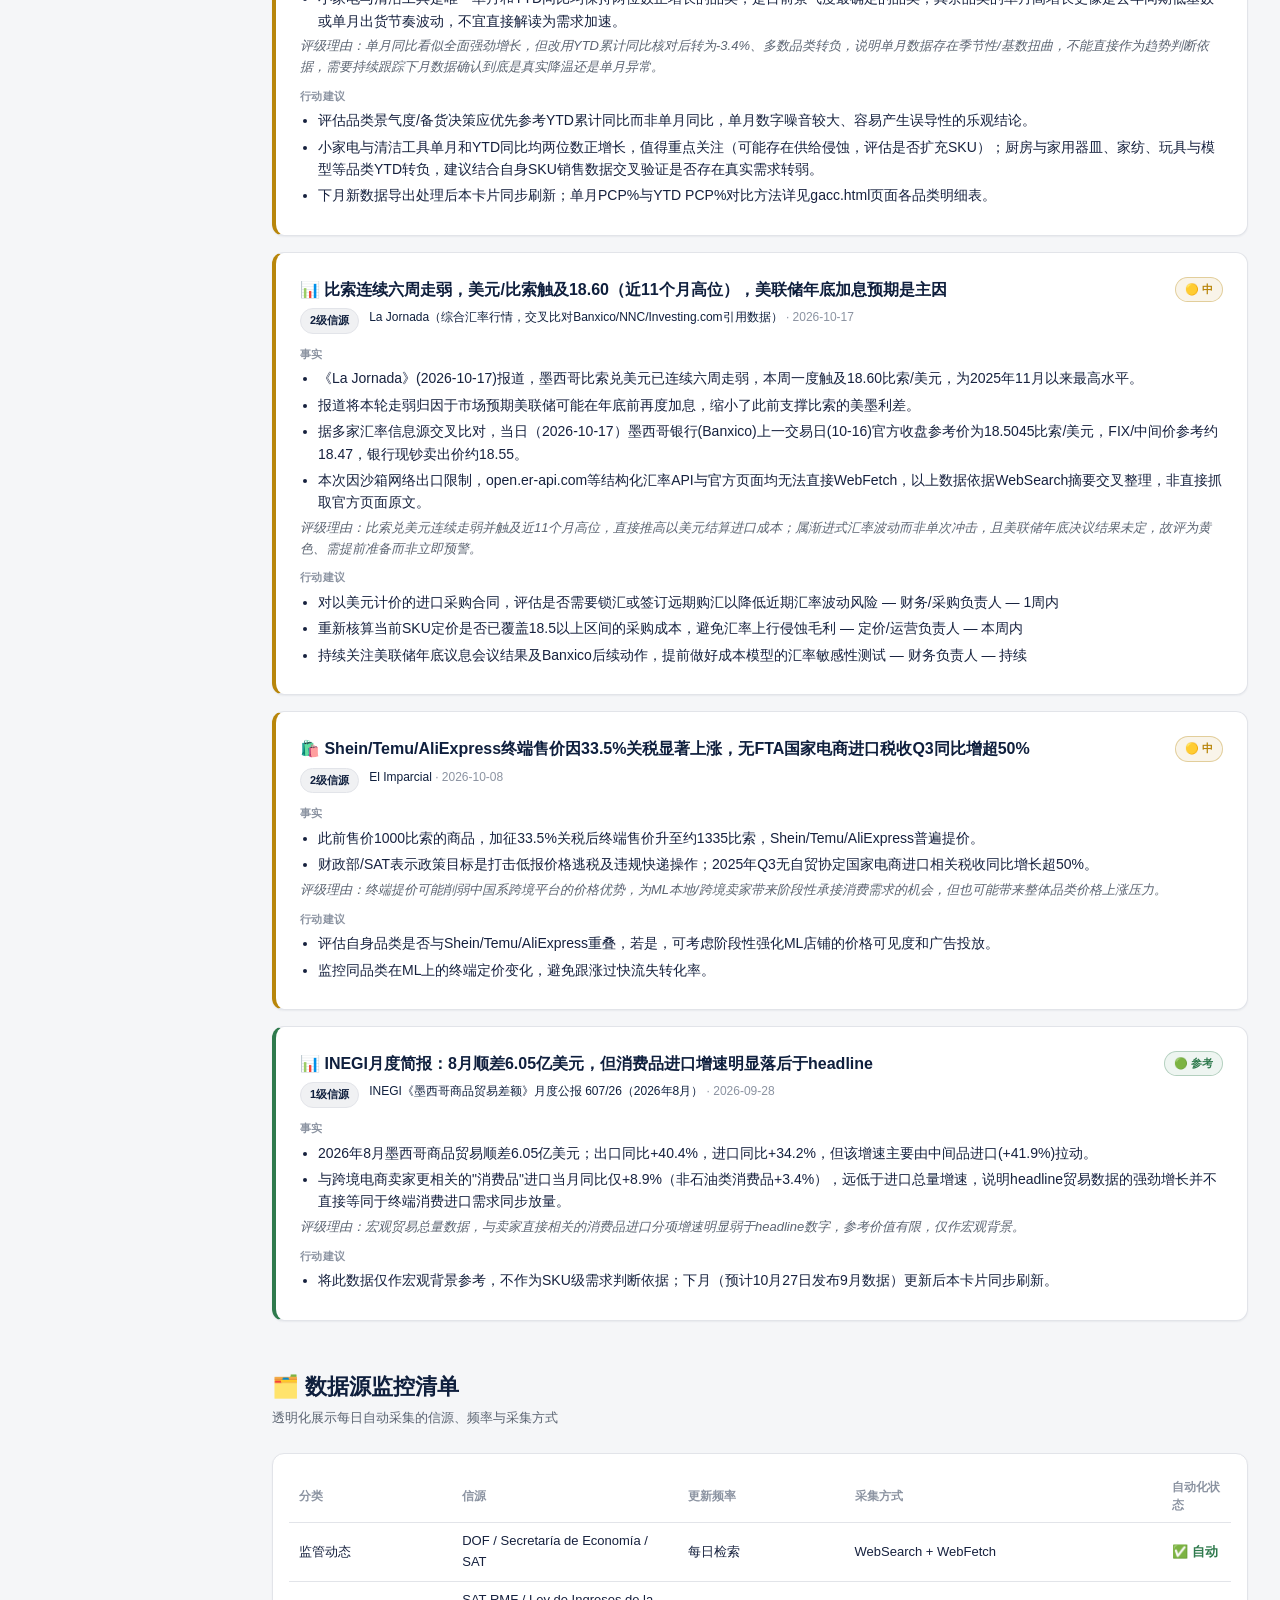
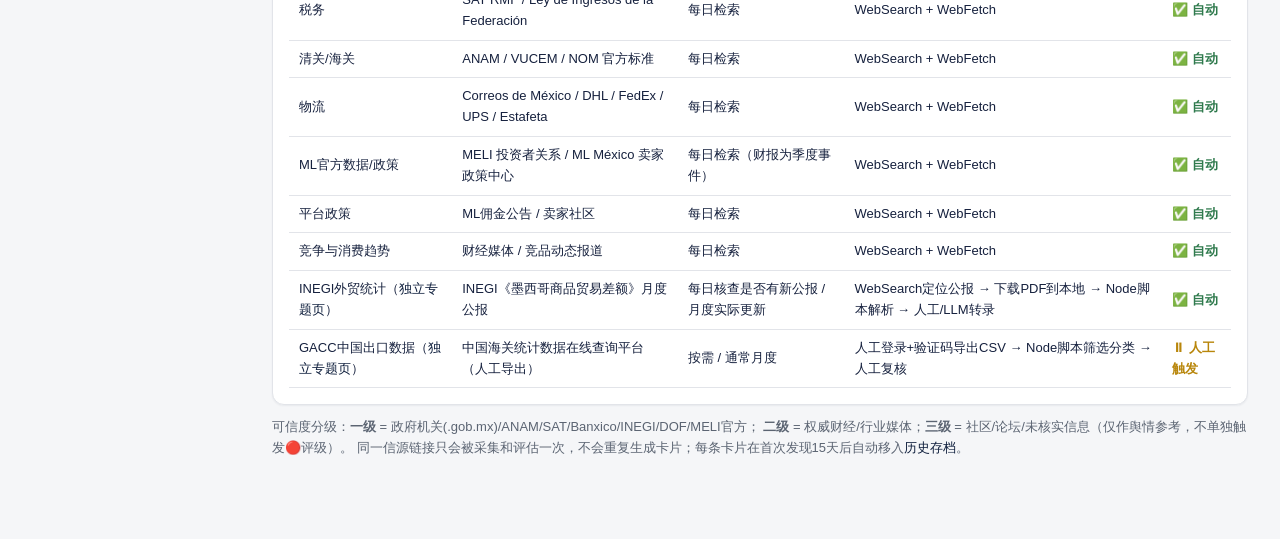
==== commit 187d025c: "Daily intel update: 0 new signals, WebFetch sandbox block confirmed persistent, INEGI no new bulleti" ====
--- a/site/index.html
+++ b/site/index.html
@@ -3,7 +3,7 @@
 <head>
 <meta charset="UTF-8">
 <meta name="viewport" content="width=device-width, initial-scale=1.0, viewport-fit=cover">
-<title>MX跨境电商情报看板 | 2026-10-21 | v4.1</title>
+<title>MX跨境电商情报看板 | 2026-10-22 | v4.2</title>
 <meta http-equiv="Cache-Control" content="no-cache, no-store, must-revalidate">
 <link rel="stylesheet" href="style.css">
 </head>
@@ -13,8 +13,8 @@
   <button class="menu-toggle pill" onclick="document.querySelector('.sidebar').classList.toggle('open')">☰ 分类</button>
   <div class="navbar-brand"><span class="flag">🇲🇽</span>MX跨境电商情报看板</div>
   <div class="navbar-meta">
-    <span>更新至 2026-10-21</span>
-    <span>v4.1</span>
+    <span>更新至 2026-10-22</span>
+    <span>v4.2</span>
     <span>服务对象：ML México 跨境卖家决策者</span>
   </div>
   <div class="navbar-controls">
@@ -52,13 +52,13 @@
 
     <section class="content-section" id="top">
       <div class="section-title">今日Top信号</div>
-      <div class="section-subtitle">2026-10-21 · 面向在 Mercado Libre México 上经营、从海外进口商品销售的卖家决策者 · 仅展示最近15天内新发现的信号，更早的内容见<a href="archive.html">历史存档</a></div>
+      <div class="section-subtitle">2026-10-22 · 面向在 Mercado Libre México 上经营、从海外进口商品销售的卖家决策者 · 仅展示最近15天内新发现的信号，更早的内容见<a href="archive.html">历史存档</a></div>
 
       <div class="kpi-grid">
         <div class="kpi-card red"><div class="kpi-value">3</div><div class="kpi-label">🔴 需立即关注</div></div>
         <div class="kpi-card yellow"><div class="kpi-value">9</div><div class="kpi-label">🟡 持续跟踪</div></div>
         <div class="kpi-card green"><div class="kpi-value">3</div><div class="kpi-label">🟢 仅供参考</div></div>
-        <div class="kpi-card"><div class="kpi-value">18.50</div><div class="kpi-label">USD/MXN（2026-10-17参考价）</div></div>
+        <div class="kpi-card"><div class="kpi-value">18.64</div><div class="kpi-label">USD/MXN（10-21参考价）</div></div>
         
         <a href="inegi.html" class="kpi-card-link">
           <div class="kpi-card">
@@ -70,7 +70,7 @@
 
       <div class="top-signal-box">
         <h3>一句话总结</h3>
-        <p>今日七大分类检索（WebFetch经60秒重试后仍全线故障，“getaddrinfo ENOTFOUND”，经agent proxy状态自检确认为沙箱网络策略拒绝非白名单域名访问，判断为网络层面限制而非瞬时竞态，本次完全改用WebSearch摘要交叉核实）未发现满足“24-48小时新鲜度+未被台账收录”双重条件的新信源，当日新增0条——对ANAM 10月通稿(92/93/94/97/99号)、MVE分阶段强制细则补充报道、SAT/KPMG/EY/Deloitte/PwC税务简报、ML卖家中心、行业物流媒体等多轮分域名检索均确认无符合新鲜度窗口的新内容。看板当前仍需重点跟进的存量信号：①无自贸协定国家商品最高50%关税与简易清关包裹33.5%综合税率继续执行，电子价值声明(MVE)10月31日宽限期即将到期、11月1日起按清关制度分档陆续强制通过VUCEM申报直至2027年1月，建议尽快核对商品原产地认定与报关行系统对接进度；②Mercado Libre墨西哥自10月17日起已上调“提供免费配送”附加费约3.5%（低信誉卖家折扣更低），叠加数字平台代扣ISR税率已上调至2.5%，建议重新测算包邮SKU的单均物流成本与综合税负；③比索兑美元本月已触及18.60附近、为近11个月高位区间，美联储年底决议结果未定，建议财务/采购持续评估锁汇或远期购汇（本次检索到的Banxico FIX数据均早于已存档的18.50/10-17值，未发现更新报价，沿用上次确认值）；④PNIC 2026新增电商专项NOM，要求线上商品与实体店同等合规，建议核查SKU标签与认证是否覆盖线上渠道。官方数据面：GACC中国海关数据显示9月对墨西哥出口中卖家相关品类单月同比全部为正，但YTD累计同比已转为-3.4%，多数品类转负，仅小家电与清洁工具单月和YTD同比均两位数增长，值得重点关注；INEGI 8月贸易公报录得6.05亿美元顺差，9月数据公告原定10月27日发布，本次确认尚未公布。详见“竞争与消费趋势”分类下的INEGI/GACC数据摘要卡片及gacc.html页面明细。</p>
+        <p>今日七大分类检索（WebFetch经60秒重试后仍判定为“getaddrinfo ENOTFOUND”，确认是沙箱网络策略拒绝解析域名而非瞬时竞态——这是连续第二天出现同一故障模式，本次完全改用WebSearch完成检索）未发现满足“24-48小时新鲜度+未被台账收录”双重条件的新信源，当日新增0条——对ANAM/SE/DOF/SAT新规、KPMG/EY/Deloitte/PwC税务简报、Mercado Libre卖家中心/Nubimetrics/Milenio、Mundo Aduanero、The Logistics World等多轮分域名检索均未命中可独立成卡的新内容。看板当前仍需重点跟进的存量信号：①无自贸协定国家商品最高50%关税与简易清关包裹33.5%综合税率继续执行，电子价值声明(MVE)10月31日宽限期仅剩9天，11月1日起按清关制度分档陆续强制通过VUCEM申报直至2027年1月，建议尽快核对商品原产地认定与报关行系统对接进度；②Mercado Libre墨西哥自10月17日起已上调“提供免费配送”附加费约3.5%（低信誉卖家折扣更低），叠加数字平台代扣ISR税率已上调至2.5%，建议重新测算包邮SKU的单均物流成本与综合税负；③比索兑美元本次确认10月21日Banxico FIX报18.6425、当日收盘18.67，为近11个月新高并被媒体称为“全球最弱货币之一”，美联储年底决议结果未定，建议财务/采购持续评估锁汇或远期购汇；④PNIC 2026新增电商专项NOM，要求线上商品与实体店同等合规，建议核查SKU标签与认证是否覆盖线上渠道。官方数据面：GACC中国海关数据显示9月对墨西哥出口中卖家相关品类单月同比全部为正，但YTD累计同比已转为-3.4%，多数品类转负，仅小家电与清洁工具单月和YTD同比均两位数增长，值得重点关注；INEGI 9月贸易公报原定10月27日发布，本次确认尚未公布，8月顺差6.05亿美元的公报仍为最新数据。详见“竞争与消费趋势”分类下的INEGI/GACC数据摘要卡片及gacc.html页面明细。</p>
       </div>
     </section>
 
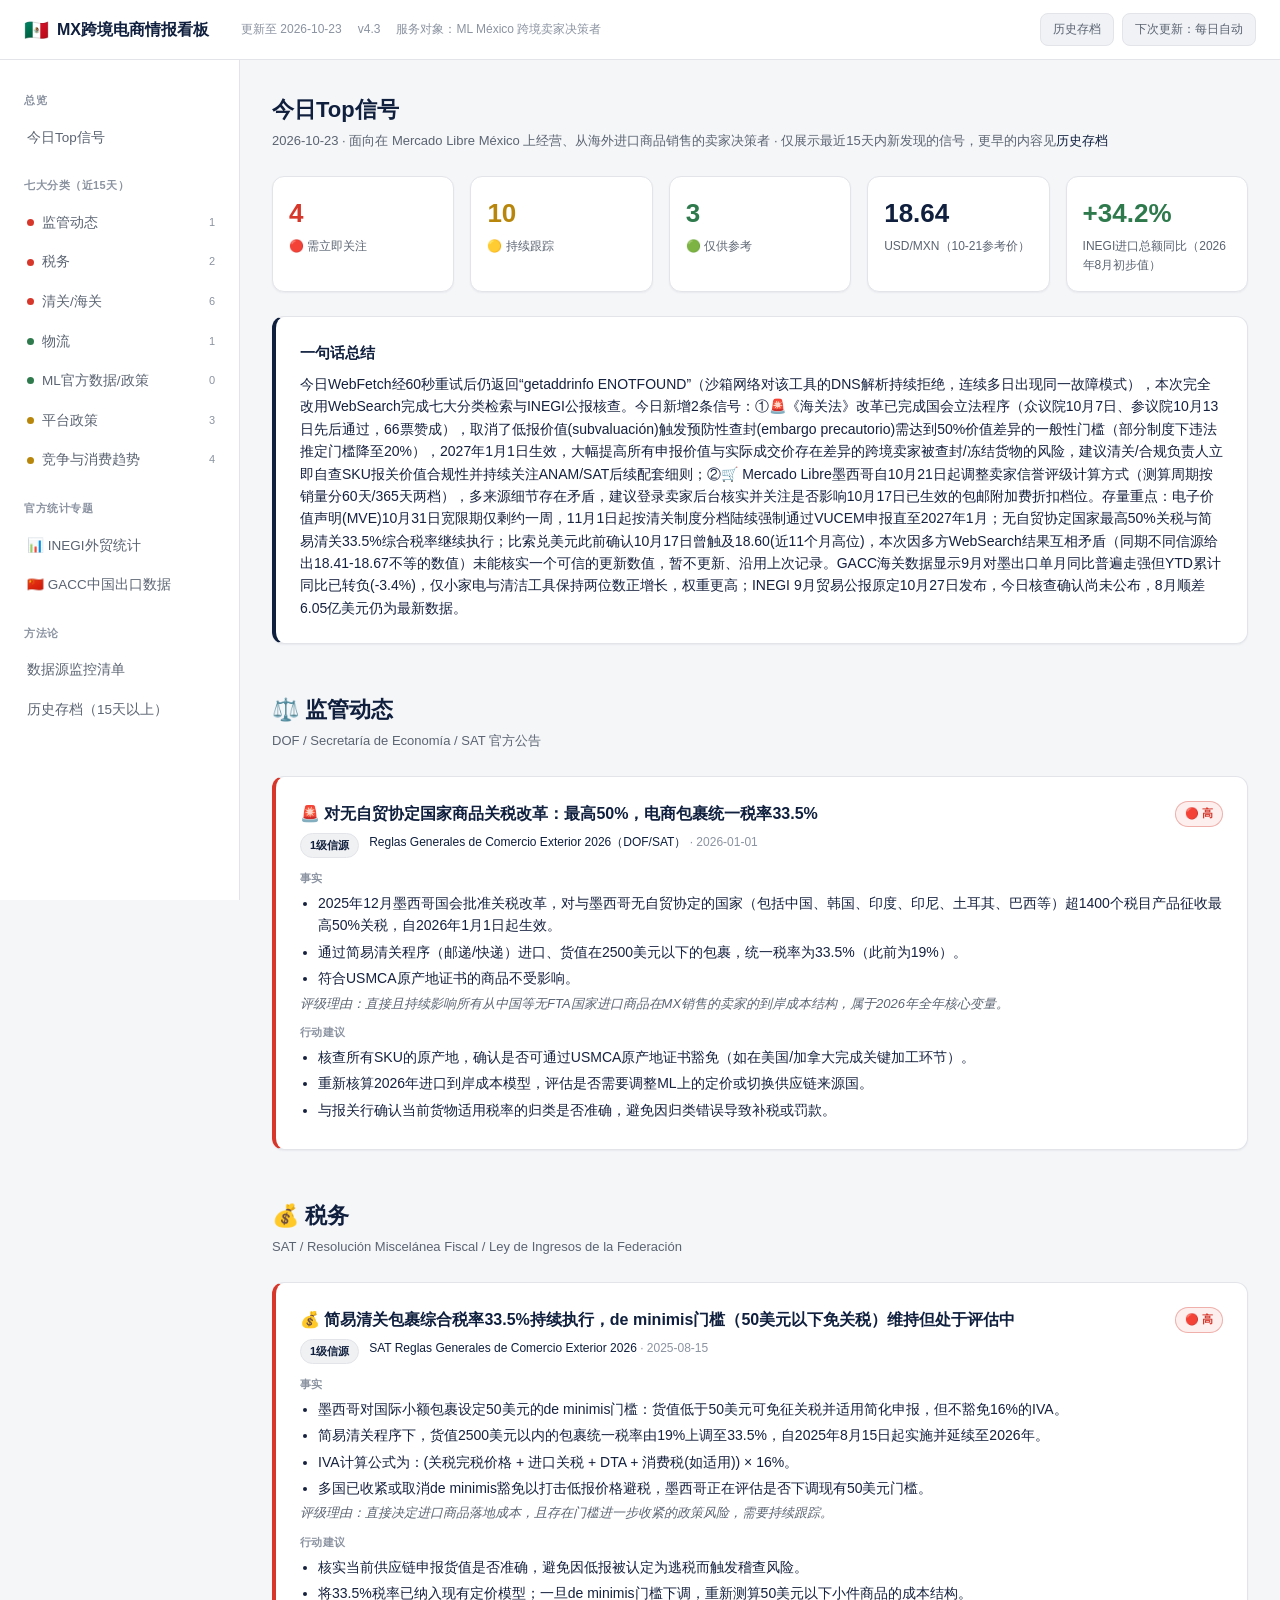
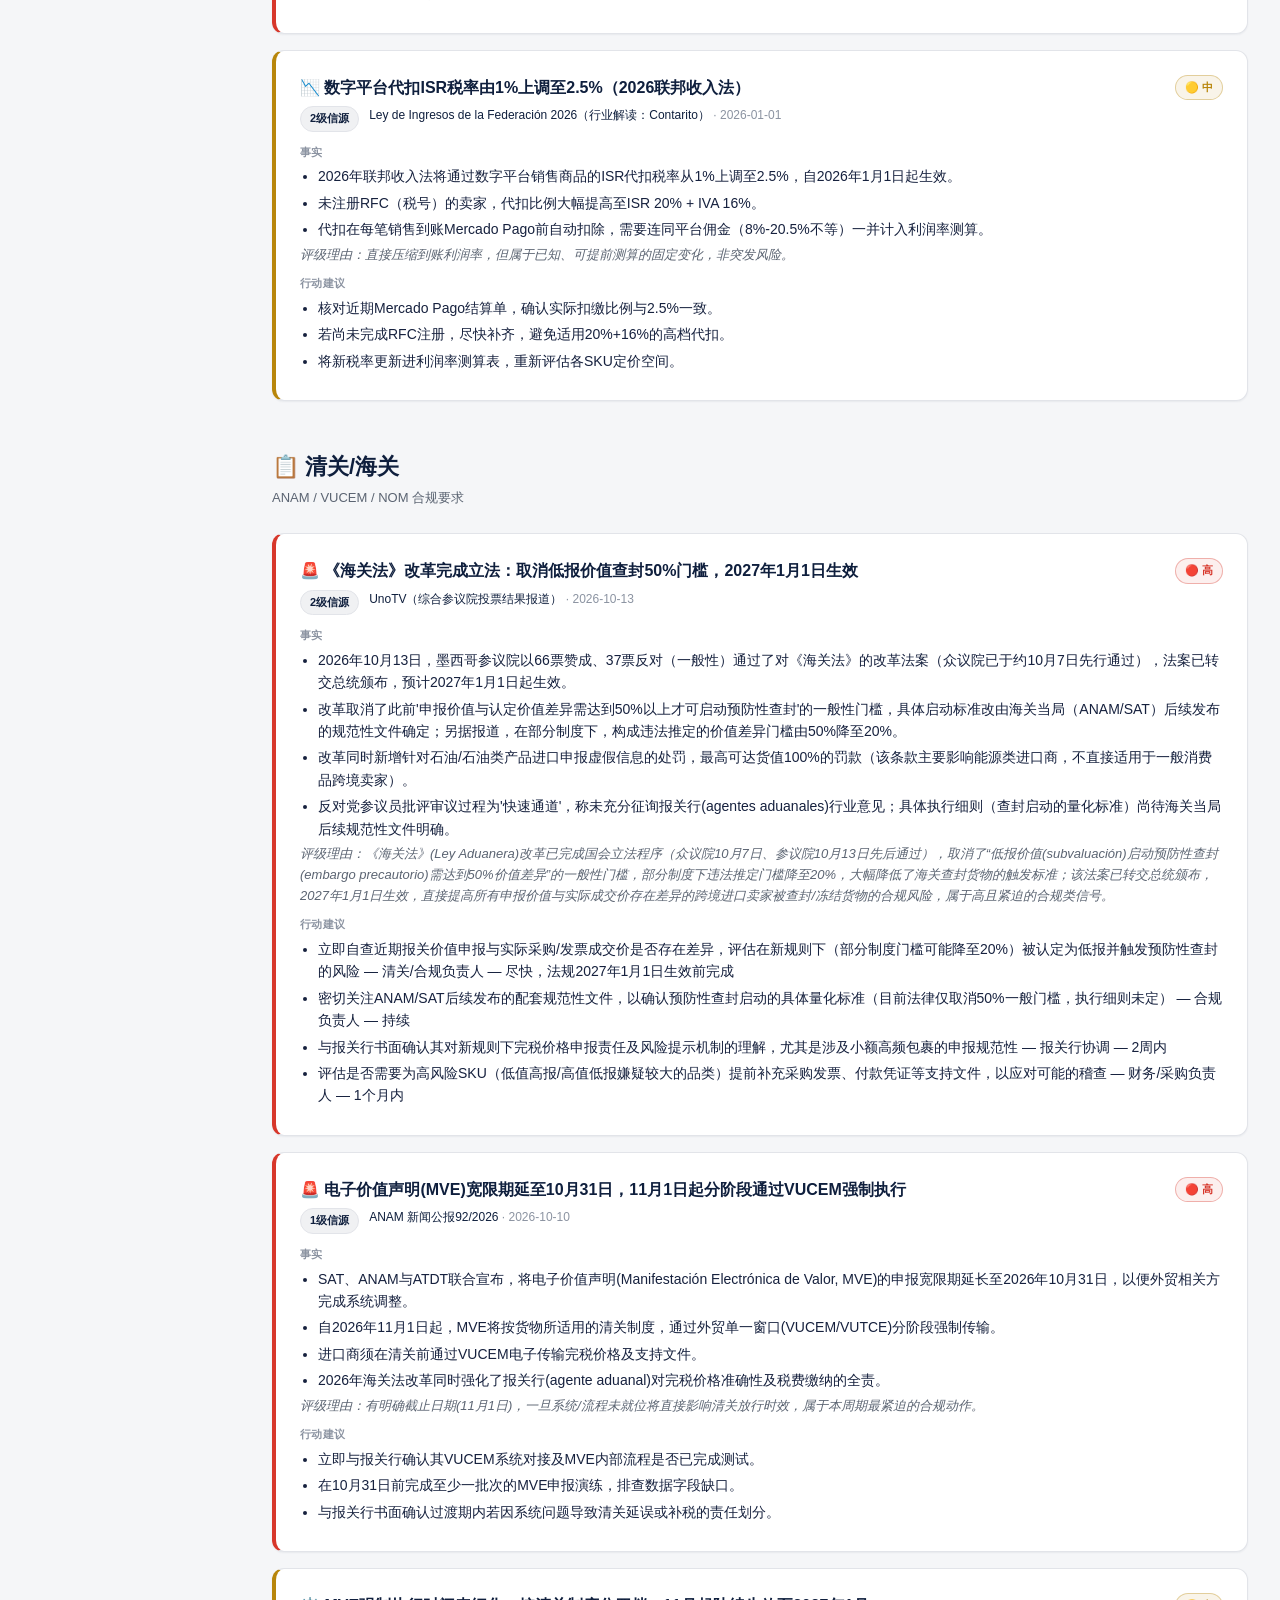
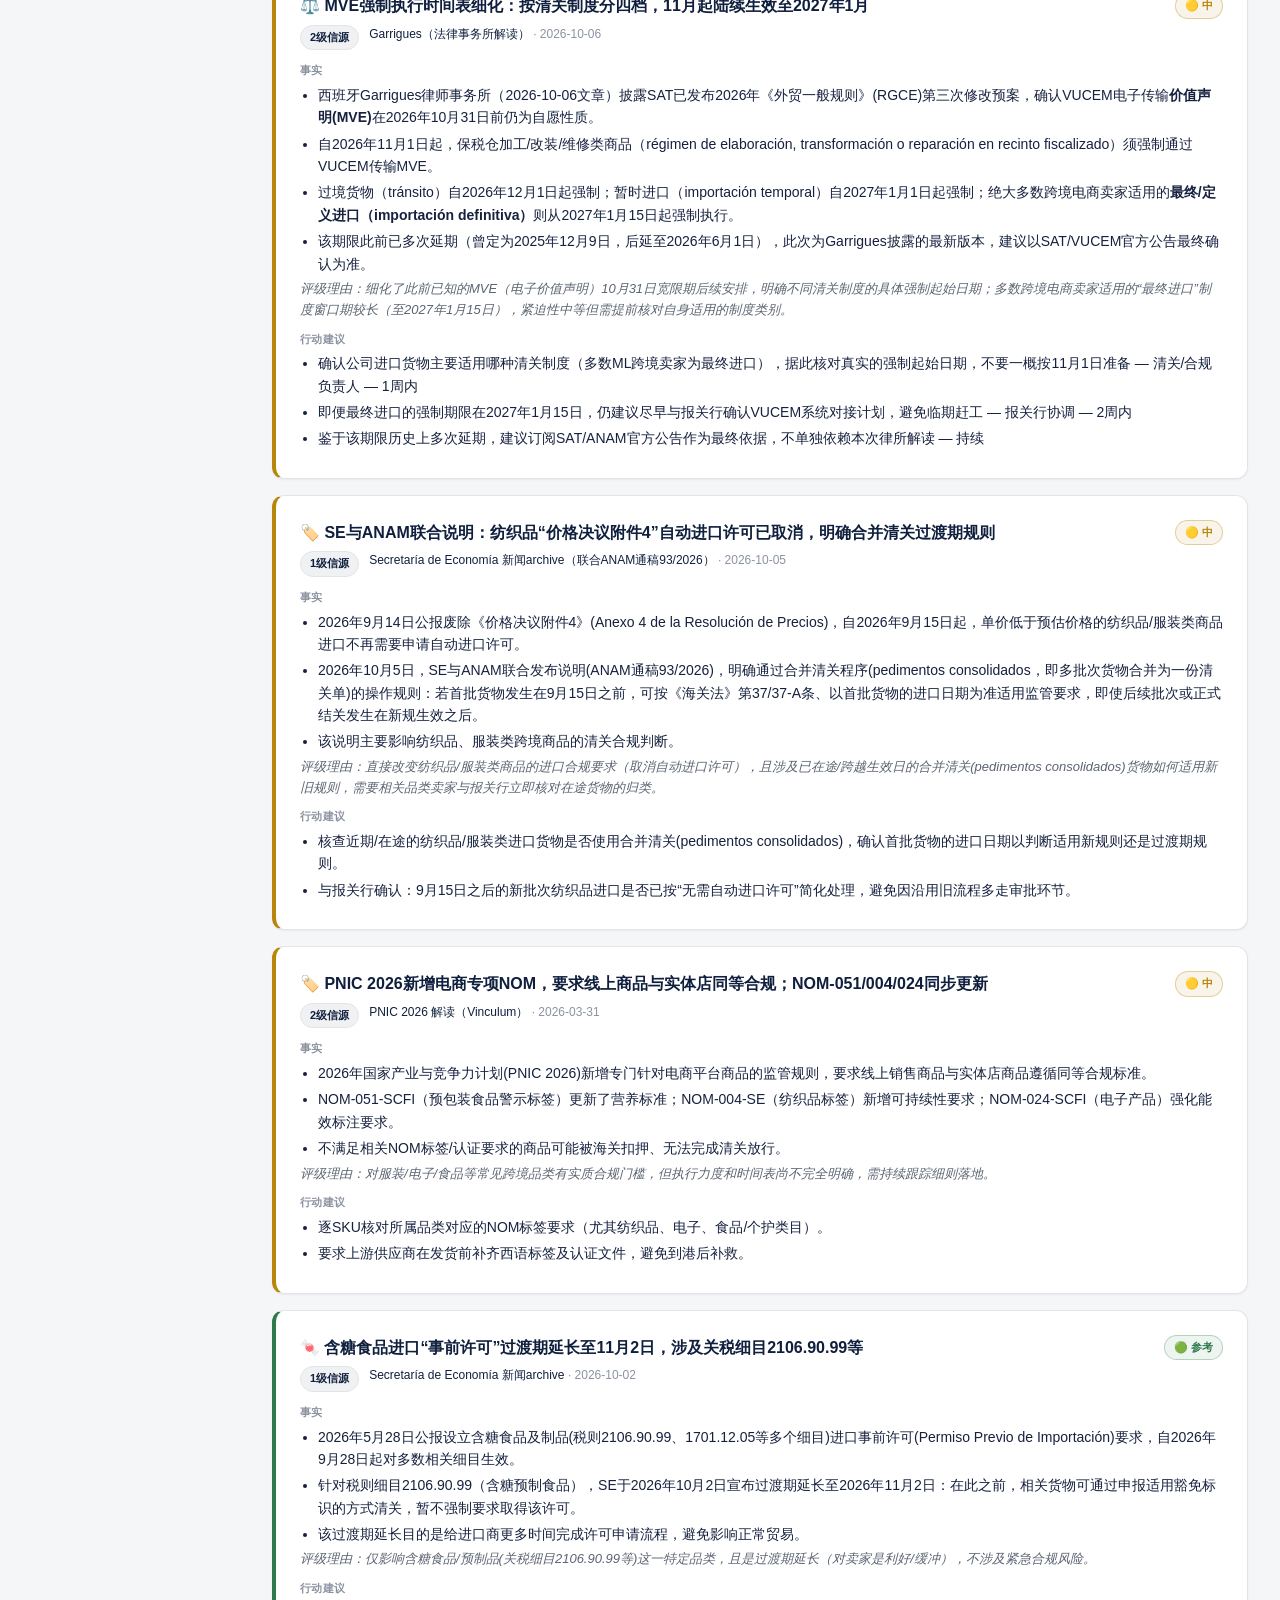
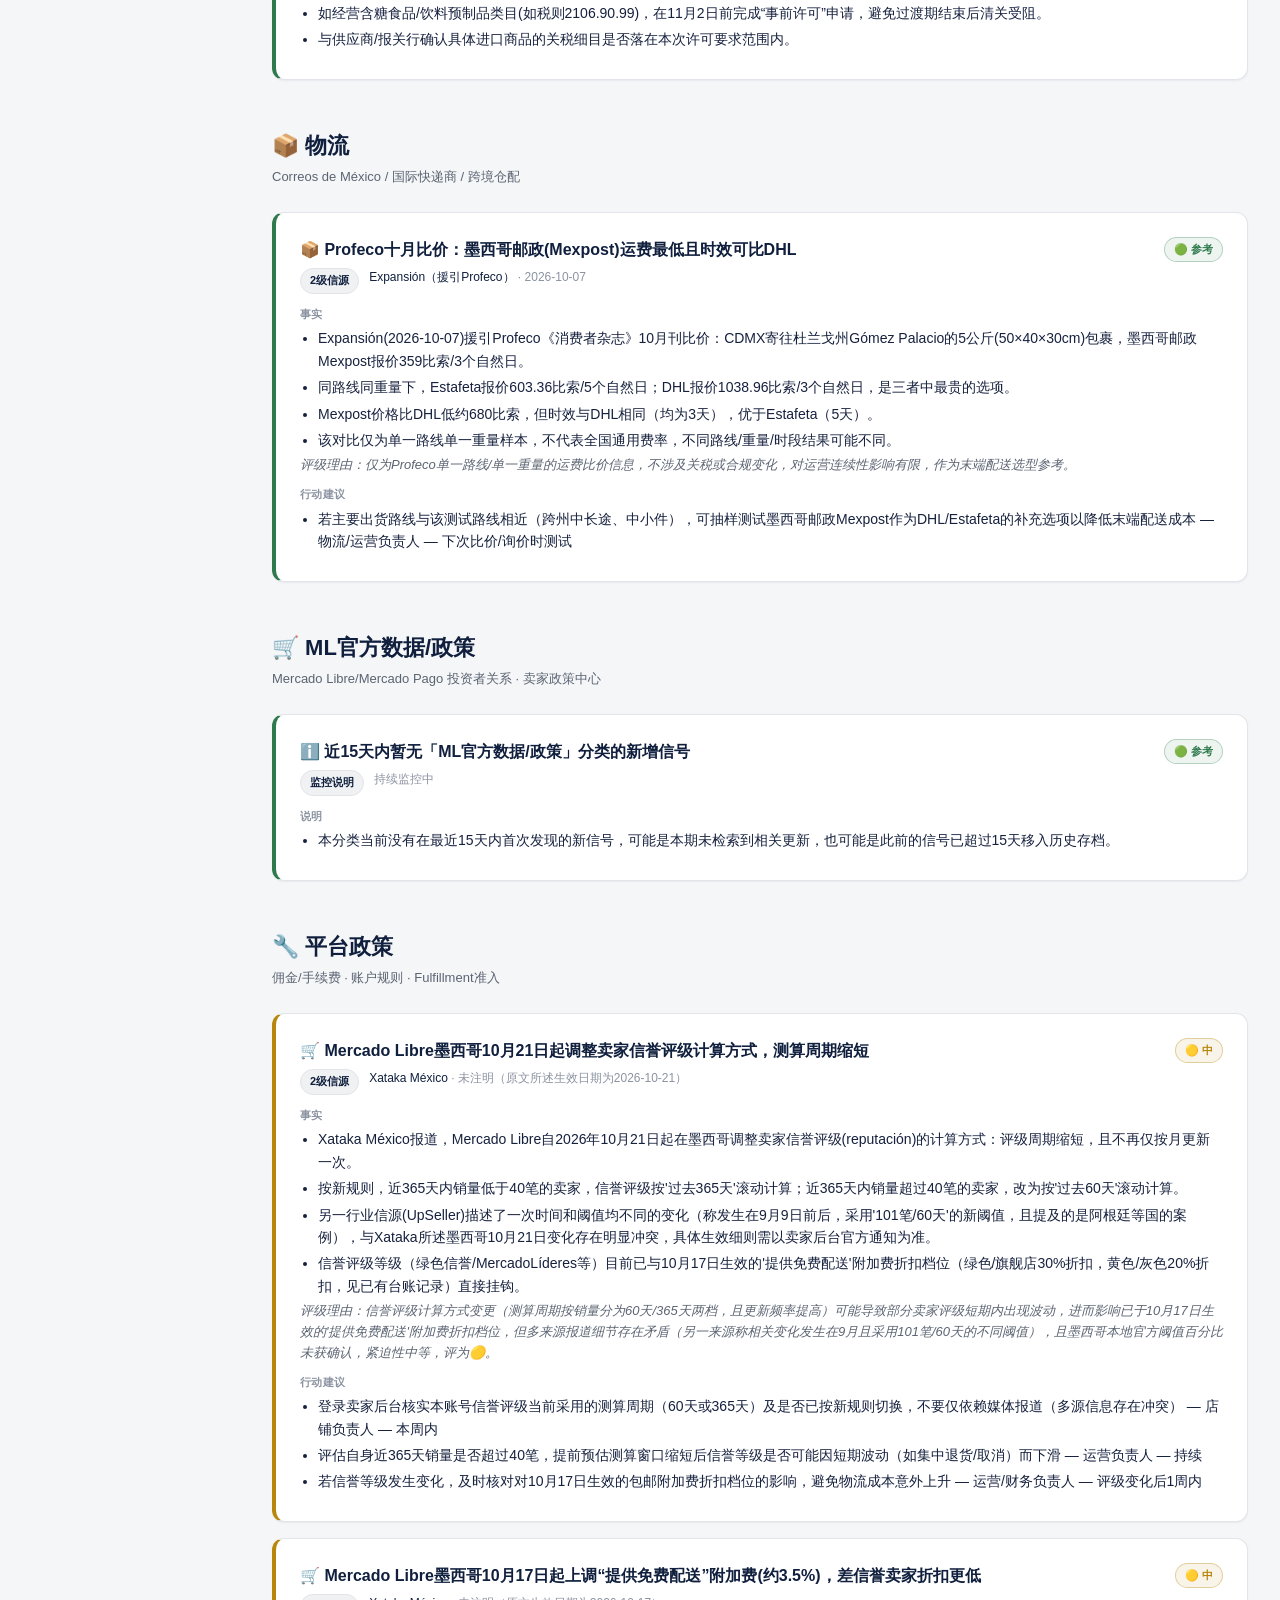
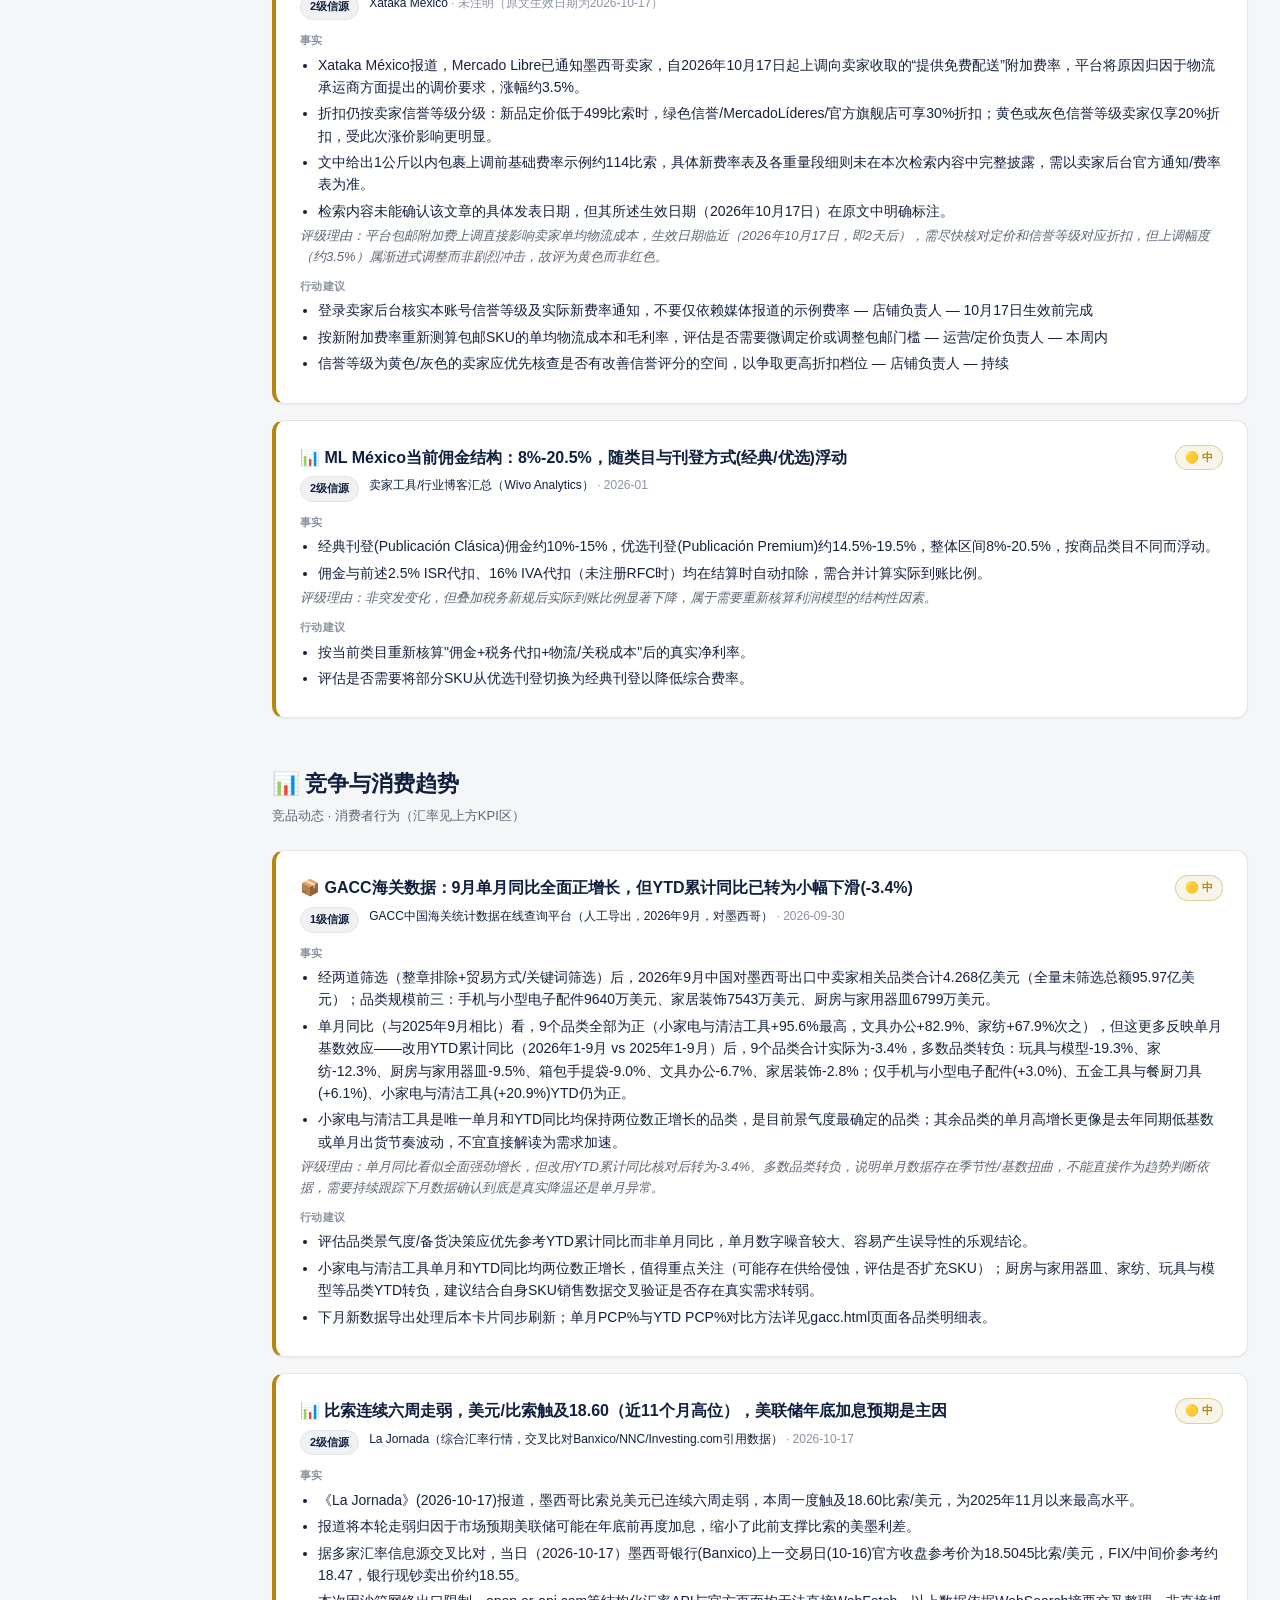
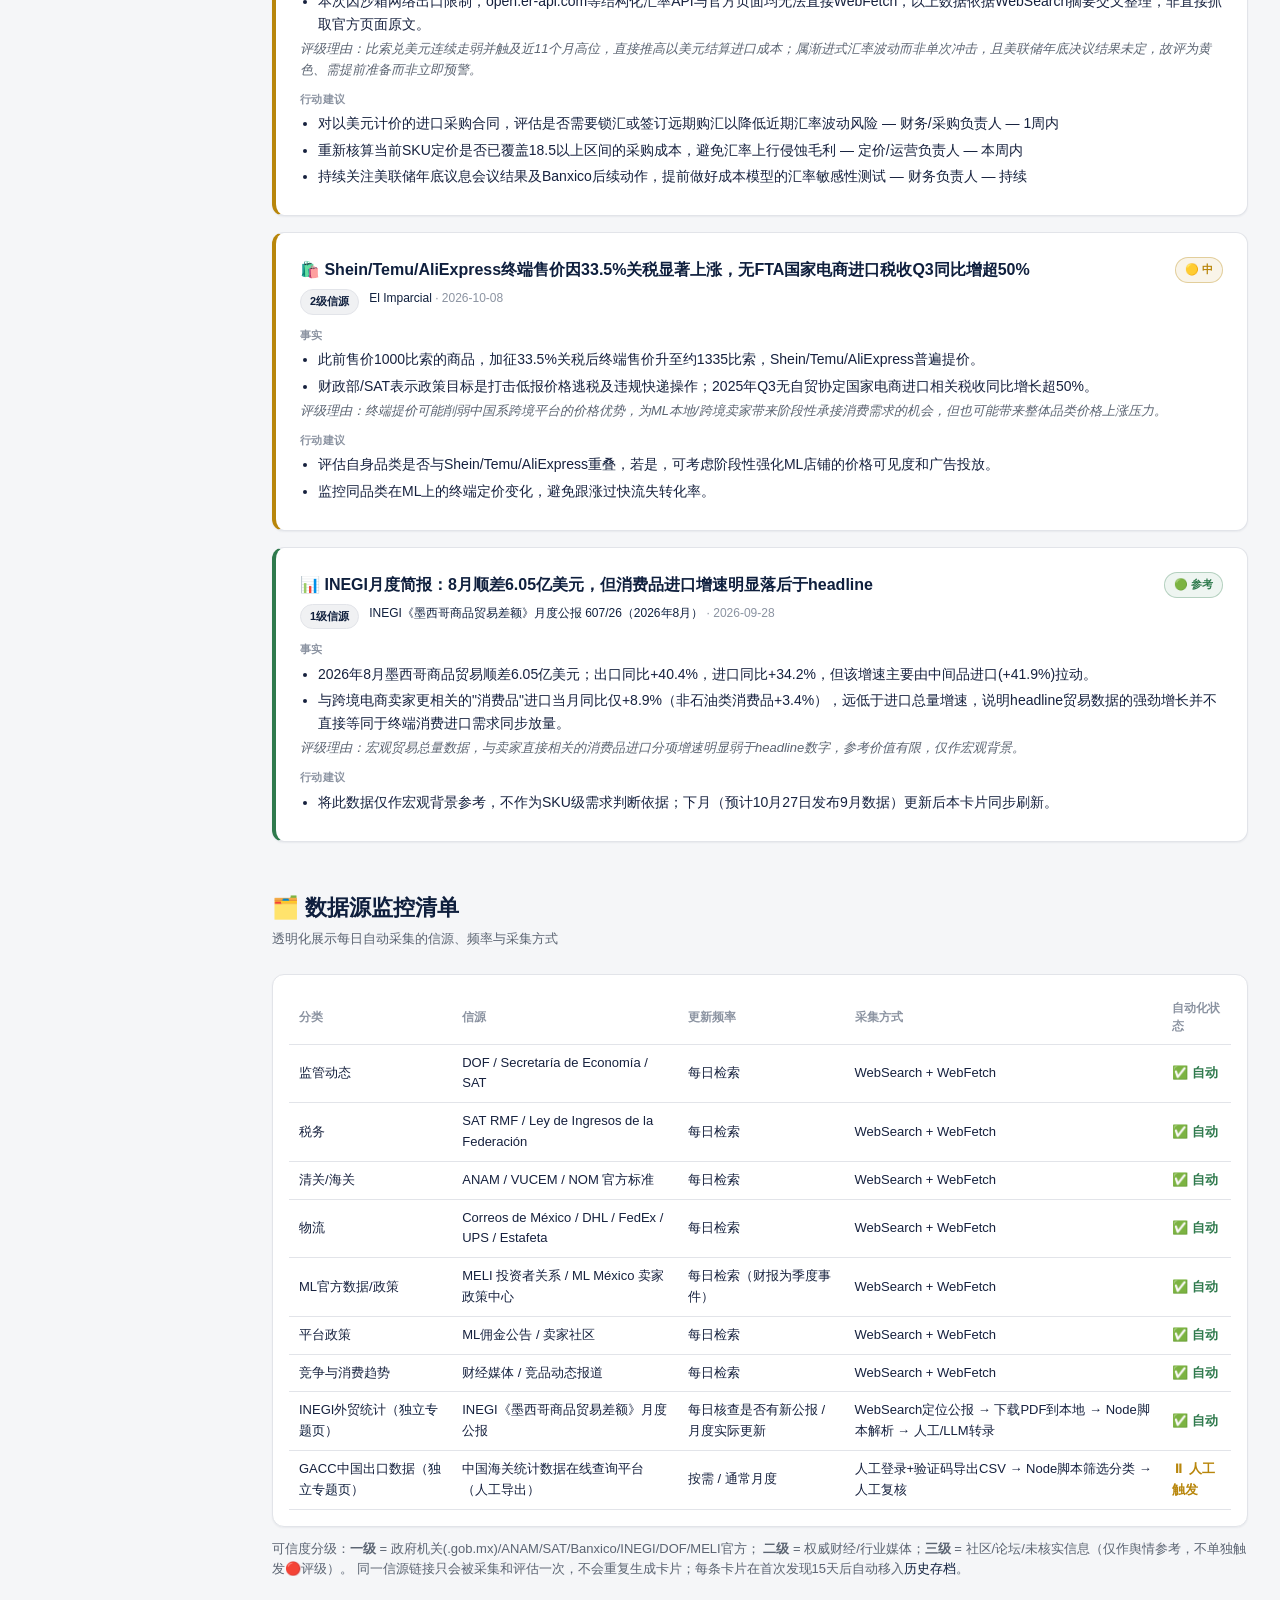
==== commit cdb0ff5a: "Daily intel update: 2 new signals (Ley Aduanera reform, ML reputation calc change), INEGI no new bul" ====
--- a/site/index.html
+++ b/site/index.html
@@ -3,7 +3,7 @@
 <head>
 <meta charset="UTF-8">
 <meta name="viewport" content="width=device-width, initial-scale=1.0, viewport-fit=cover">
-<title>MX跨境电商情报看板 | 2026-10-22 | v4.2</title>
+<title>MX跨境电商情报看板 | 2026-10-23 | v4.3</title>
 <meta http-equiv="Cache-Control" content="no-cache, no-store, must-revalidate">
 <link rel="stylesheet" href="style.css">
 </head>
@@ -13,8 +13,8 @@
   <button class="menu-toggle pill" onclick="document.querySelector('.sidebar').classList.toggle('open')">☰ 分类</button>
   <div class="navbar-brand"><span class="flag">🇲🇽</span>MX跨境电商情报看板</div>
   <div class="navbar-meta">
-    <span>更新至 2026-10-22</span>
-    <span>v4.2</span>
+    <span>更新至 2026-10-23</span>
+    <span>v4.3</span>
     <span>服务对象：ML México 跨境卖家决策者</span>
   </div>
   <div class="navbar-controls">
@@ -32,10 +32,10 @@
       <li class="sidebar-section-title" style="margin-top:12px;">七大分类（近15天）</li>
       <li><a class="sidebar-item sig-red" href="#reg"><span class="dot"></span>监管动态<span class="count-badge">1</span></a></li>
       <li><a class="sidebar-item sig-red" href="#tax"><span class="dot"></span>税务<span class="count-badge">2</span></a></li>
-      <li><a class="sidebar-item sig-red" href="#customs"><span class="dot"></span>清关/海关<span class="count-badge">5</span></a></li>
+      <li><a class="sidebar-item sig-red" href="#customs"><span class="dot"></span>清关/海关<span class="count-badge">6</span></a></li>
       <li><a class="sidebar-item sig-green" href="#logistics"><span class="dot"></span>物流<span class="count-badge">1</span></a></li>
       <li><a class="sidebar-item sig-green" href="#ml"><span class="dot"></span>ML官方数据/政策<span class="count-badge">0</span></a></li>
-      <li><a class="sidebar-item sig-yellow" href="#platform"><span class="dot"></span>平台政策<span class="count-badge">2</span></a></li>
+      <li><a class="sidebar-item sig-yellow" href="#platform"><span class="dot"></span>平台政策<span class="count-badge">3</span></a></li>
       <li><a class="sidebar-item sig-yellow" href="#competition"><span class="dot"></span>竞争与消费趋势<span class="count-badge">4</span></a></li>
 
       <li class="sidebar-section-title" style="margin-top:12px;">官方统计专题</li>
@@ -52,11 +52,11 @@
 
     <section class="content-section" id="top">
       <div class="section-title">今日Top信号</div>
-      <div class="section-subtitle">2026-10-22 · 面向在 Mercado Libre México 上经营、从海外进口商品销售的卖家决策者 · 仅展示最近15天内新发现的信号，更早的内容见<a href="archive.html">历史存档</a></div>
+      <div class="section-subtitle">2026-10-23 · 面向在 Mercado Libre México 上经营、从海外进口商品销售的卖家决策者 · 仅展示最近15天内新发现的信号，更早的内容见<a href="archive.html">历史存档</a></div>
 
       <div class="kpi-grid">
-        <div class="kpi-card red"><div class="kpi-value">3</div><div class="kpi-label">🔴 需立即关注</div></div>
-        <div class="kpi-card yellow"><div class="kpi-value">9</div><div class="kpi-label">🟡 持续跟踪</div></div>
+        <div class="kpi-card red"><div class="kpi-value">4</div><div class="kpi-label">🔴 需立即关注</div></div>
+        <div class="kpi-card yellow"><div class="kpi-value">10</div><div class="kpi-label">🟡 持续跟踪</div></div>
         <div class="kpi-card green"><div class="kpi-value">3</div><div class="kpi-label">🟢 仅供参考</div></div>
         <div class="kpi-card"><div class="kpi-value">18.64</div><div class="kpi-label">USD/MXN（10-21参考价）</div></div>
         
@@ -70,7 +70,7 @@
 
       <div class="top-signal-box">
         <h3>一句话总结</h3>
-        <p>今日七大分类检索（WebFetch经60秒重试后仍判定为“getaddrinfo ENOTFOUND”，确认是沙箱网络策略拒绝解析域名而非瞬时竞态——这是连续第二天出现同一故障模式，本次完全改用WebSearch完成检索）未发现满足“24-48小时新鲜度+未被台账收录”双重条件的新信源，当日新增0条——对ANAM/SE/DOF/SAT新规、KPMG/EY/Deloitte/PwC税务简报、Mercado Libre卖家中心/Nubimetrics/Milenio、Mundo Aduanero、The Logistics World等多轮分域名检索均未命中可独立成卡的新内容。看板当前仍需重点跟进的存量信号：①无自贸协定国家商品最高50%关税与简易清关包裹33.5%综合税率继续执行，电子价值声明(MVE)10月31日宽限期仅剩9天，11月1日起按清关制度分档陆续强制通过VUCEM申报直至2027年1月，建议尽快核对商品原产地认定与报关行系统对接进度；②Mercado Libre墨西哥自10月17日起已上调“提供免费配送”附加费约3.5%（低信誉卖家折扣更低），叠加数字平台代扣ISR税率已上调至2.5%，建议重新测算包邮SKU的单均物流成本与综合税负；③比索兑美元本次确认10月21日Banxico FIX报18.6425、当日收盘18.67，为近11个月新高并被媒体称为“全球最弱货币之一”，美联储年底决议结果未定，建议财务/采购持续评估锁汇或远期购汇；④PNIC 2026新增电商专项NOM，要求线上商品与实体店同等合规，建议核查SKU标签与认证是否覆盖线上渠道。官方数据面：GACC中国海关数据显示9月对墨西哥出口中卖家相关品类单月同比全部为正，但YTD累计同比已转为-3.4%，多数品类转负，仅小家电与清洁工具单月和YTD同比均两位数增长，值得重点关注；INEGI 9月贸易公报原定10月27日发布，本次确认尚未公布，8月顺差6.05亿美元的公报仍为最新数据。详见“竞争与消费趋势”分类下的INEGI/GACC数据摘要卡片及gacc.html页面明细。</p>
+        <p>今日WebFetch经60秒重试后仍返回“getaddrinfo ENOTFOUND”（沙箱网络对该工具的DNS解析持续拒绝，连续多日出现同一故障模式），本次完全改用WebSearch完成七大分类检索与INEGI公报核查。今日新增2条信号：①🚨《海关法》改革已完成国会立法程序（众议院10月7日、参议院10月13日先后通过，66票赞成），取消了低报价值(subvaluación)触发预防性查封(embargo precautorio)需达到50%价值差异的一般性门槛（部分制度下违法推定门槛降至20%），2027年1月1日生效，大幅提高所有申报价值与实际成交价存在差异的跨境卖家被查封/冻结货物的风险，建议清关/合规负责人立即自查SKU报关价值合规性并持续关注ANAM/SAT后续配套细则；②🛒 Mercado Libre墨西哥自10月21日起调整卖家信誉评级计算方式（测算周期按销量分60天/365天两档），多来源细节存在矛盾，建议登录卖家后台核实并关注是否影响10月17日已生效的包邮附加费折扣档位。存量重点：电子价值声明(MVE)10月31日宽限期仅剩约一周，11月1日起按清关制度分档陆续强制通过VUCEM申报直至2027年1月；无自贸协定国家最高50%关税与简易清关33.5%综合税率继续执行；比索兑美元此前确认10月17日曾触及18.60(近11个月高位)，本次因多方WebSearch结果互相矛盾（同期不同信源给出18.41-18.67不等的数值）未能核实一个可信的更新数值，暂不更新、沿用上次记录。GACC海关数据显示9月对墨出口单月同比普遍走强但YTD累计同比已转负(-3.4%)，仅小家电与清洁工具保持两位数正增长，权重更高；INEGI 9月贸易公报原定10月27日发布，今日核查确认尚未公布，8月顺差6.05亿美元仍为最新数据。</p>
       </div>
     </section>
 
@@ -162,6 +162,32 @@
       
       <div class="card sig-red">
         <div class="card-head">
+          <div class="card-title">🚨 《海关法》改革完成立法：取消低报价值查封50%门槛，2027年1月1日生效</div>
+          <span class="badge red">🔴 高</span>
+        </div>
+        <div class="card-meta">
+          <span class="badge tier">2级信源</span>
+          <span><a href="https://www.unotv.com/nacional/senado-aprueba-en-fast-track-reformas-a-la-ley-aduanera-y-quita-candados-a-embargos-precautorios/" target="_blank" rel="noopener">UnoTV（综合参议院投票结果报道）</a> · 2026-10-13</span>
+        </div>
+        <div class="card-section-label">事实</div>
+        <ul>
+          <li>2026年10月13日，墨西哥参议院以66票赞成、37票反对（一般性）通过了对《海关法》的改革法案（众议院已于约10月7日先行通过），法案已转交总统颁布，预计2027年1月1日起生效。</li>
+          <li>改革取消了此前&#39;申报价值与认定价值差异需达到50%以上才可启动预防性查封&#39;的一般性门槛，具体启动标准改由海关当局（ANAM/SAT）后续发布的规范性文件确定；另据报道，在部分制度下，构成违法推定的价值差异门槛由50%降至20%。</li>
+          <li>改革同时新增针对石油/石油类产品进口申报虚假信息的处罚，最高可达货值100%的罚款（该条款主要影响能源类进口商，不直接适用于一般消费品跨境卖家）。</li>
+          <li>反对党参议员批评审议过程为&#39;快速通道&#39;，称未充分征询报关行(agentes aduanales)行业意见；具体执行细则（查封启动的量化标准）尚待海关当局后续规范性文件明确。</li>
+        </ul>
+        <div class="reason">评级理由：《海关法》(Ley Aduanera)改革已完成国会立法程序（众议院10月7日、参议院10月13日先后通过），取消了“低报价值(subvaluación)启动预防性查封(embargo precautorio)需达到50%价值差异”的一般性门槛，部分制度下违法推定门槛降至20%，大幅降低了海关查封货物的触发标准；该法案已转交总统颁布，2027年1月1日生效，直接提高所有申报价值与实际成交价存在差异的跨境进口卖家被查封/冻结货物的合规风险，属于高且紧迫的合规类信号。</div>
+        <div class="card-section-label">行动建议</div>
+        <ul>
+          <li>立即自查近期报关价值申报与实际采购/发票成交价是否存在差异，评估在新规则下（部分制度门槛可能降至20%）被认定为低报并触发预防性查封的风险 — 清关/合规负责人 — 尽快，法规2027年1月1日生效前完成</li>
+          <li>密切关注ANAM/SAT后续发布的配套规范性文件，以确认预防性查封启动的具体量化标准（目前法律仅取消50%一般门槛，执行细则未定） — 合规负责人 — 持续</li>
+          <li>与报关行书面确认其对新规则下完税价格申报责任及风险提示机制的理解，尤其是涉及小额高频包裹的申报规范性 — 报关行协调 — 2周内</li>
+          <li>评估是否需要为高风险SKU（低值高报/高值低报嫌疑较大的品类）提前补充采购发票、付款凭证等支持文件，以应对可能的稽查 — 财务/采购负责人 — 1个月内</li>
+        </ul>
+      </div>
+
+      <div class="card sig-red">
+        <div class="card-head">
           <div class="card-title">🚨 电子价值声明(MVE)宽限期延至10月31日，11月1日起分阶段通过VUCEM强制执行</div>
           <span class="badge red">🔴 高</span>
         </div>
@@ -332,6 +358,31 @@
       <div class="section-title">🔧 平台政策</div>
       <div class="section-subtitle">佣金/手续费 · 账户规则 · Fulfillment准入</div>
       
+      <div class="card sig-yellow">
+        <div class="card-head">
+          <div class="card-title">🛒 Mercado Libre墨西哥10月21日起调整卖家信誉评级计算方式，测算周期缩短</div>
+          <span class="badge yellow">🟡 中</span>
+        </div>
+        <div class="card-meta">
+          <span class="badge tier">2级信源</span>
+          <span><a href="https://www.xataka.com.mx/comercio-electronico/mercado-libre-modificara-forma-calcular-reputacion-vendedores-a-partir-21-octubre-mexico" target="_blank" rel="noopener">Xataka México</a> · 未注明（原文所述生效日期为2026-10-21）</span>
+        </div>
+        <div class="card-section-label">事实</div>
+        <ul>
+          <li>Xataka México报道，Mercado Libre自2026年10月21日起在墨西哥调整卖家信誉评级(reputación)的计算方式：评级周期缩短，且不再仅按月更新一次。</li>
+          <li>按新规则，近365天内销量低于40笔的卖家，信誉评级按&#39;过去365天&#39;滚动计算；近365天内销量超过40笔的卖家，改为按&#39;过去60天&#39;滚动计算。</li>
+          <li>另一行业信源(UpSeller)描述了一次时间和阈值均不同的变化（称发生在9月9日前后，采用&#39;101笔/60天&#39;的新阈值，且提及的是阿根廷等国的案例），与Xataka所述墨西哥10月21日变化存在明显冲突，具体生效细则需以卖家后台官方通知为准。</li>
+          <li>信誉评级等级（绿色信誉/MercadoLíderes等）目前已与10月17日生效的&#39;提供免费配送&#39;附加费折扣档位（绿色/旗舰店30%折扣，黄色/灰色20%折扣，见已有台账记录）直接挂钩。</li>
+        </ul>
+        <div class="reason">评级理由：信誉评级计算方式变更（测算周期按销量分为60天/365天两档，且更新频率提高）可能导致部分卖家评级短期内出现波动，进而影响已于10月17日生效的&#39;提供免费配送&#39;附加费折扣档位，但多来源报道细节存在矛盾（另一来源称相关变化发生在9月且采用101笔/60天的不同阈值），且墨西哥本地官方阈值百分比未获确认，紧迫性中等，评为🟡。</div>
+        <div class="card-section-label">行动建议</div>
+        <ul>
+          <li>登录卖家后台核实本账号信誉评级当前采用的测算周期（60天或365天）及是否已按新规则切换，不要仅依赖媒体报道（多源信息存在冲突） — 店铺负责人 — 本周内</li>
+          <li>评估自身近365天销量是否超过40笔，提前预估测算窗口缩短后信誉等级是否可能因短期波动（如集中退货/取消）而下滑 — 运营负责人 — 持续</li>
+          <li>若信誉等级发生变化，及时核对对10月17日生效的包邮附加费折扣档位的影响，避免物流成本意外上升 — 运营/财务负责人 — 评级变化后1周内</li>
+        </ul>
+      </div>
+
       <div class="card sig-yellow">
         <div class="card-head">
           <div class="card-title">🛒 Mercado Libre墨西哥10月17日起上调“提供免费配送”附加费(约3.5%)，差信誉卖家折扣更低</div>
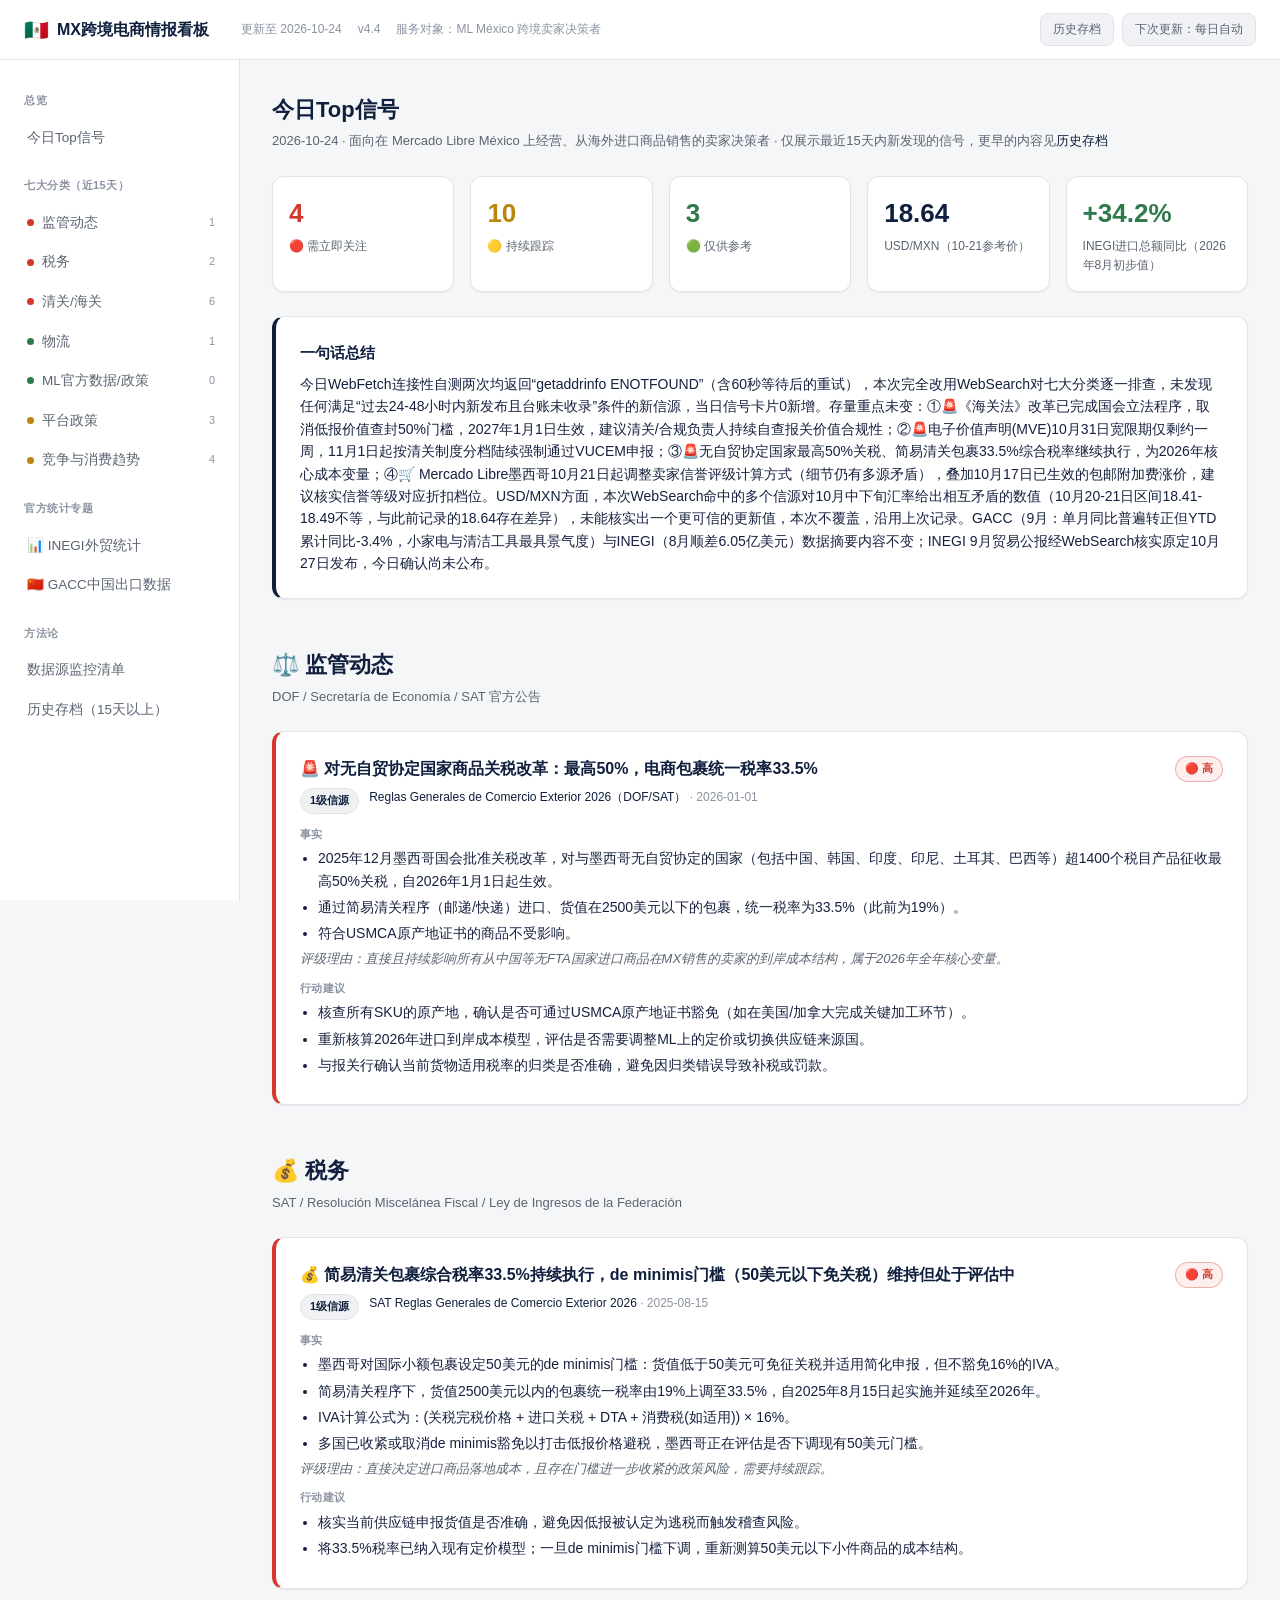
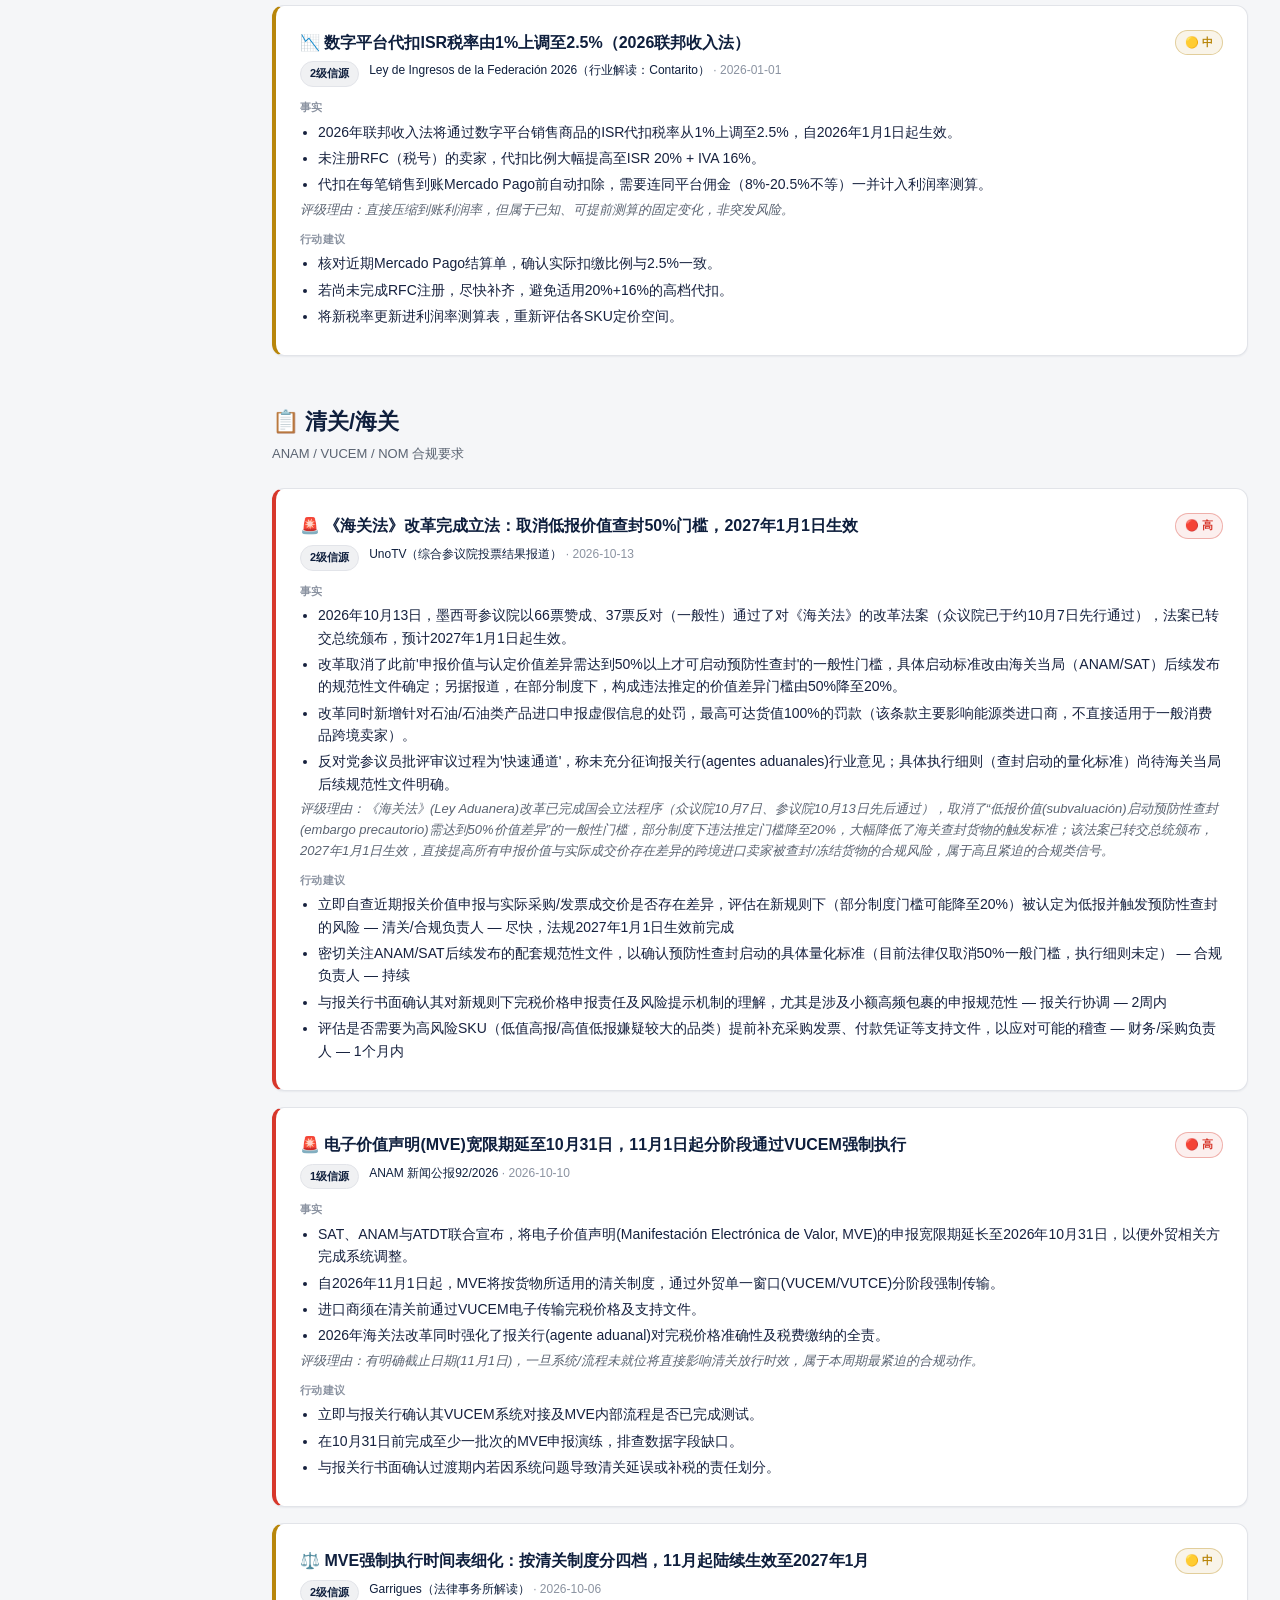
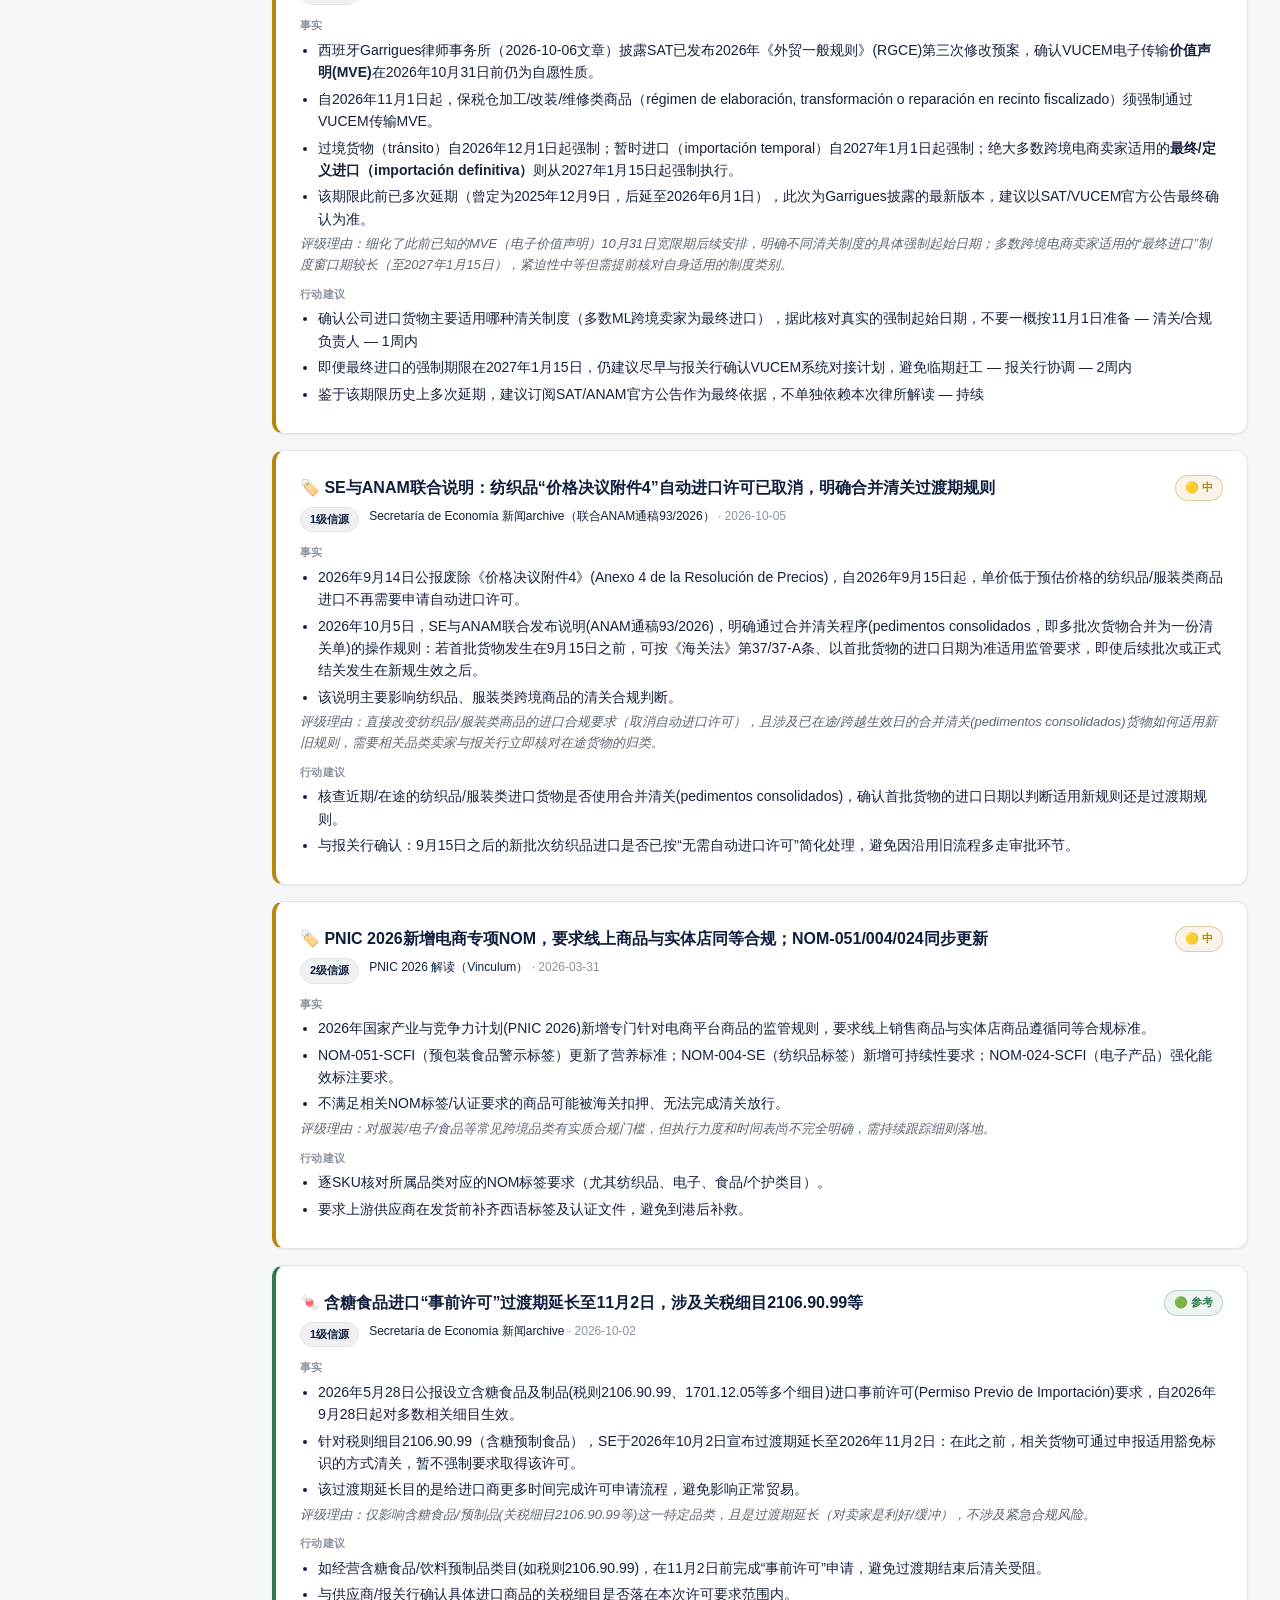
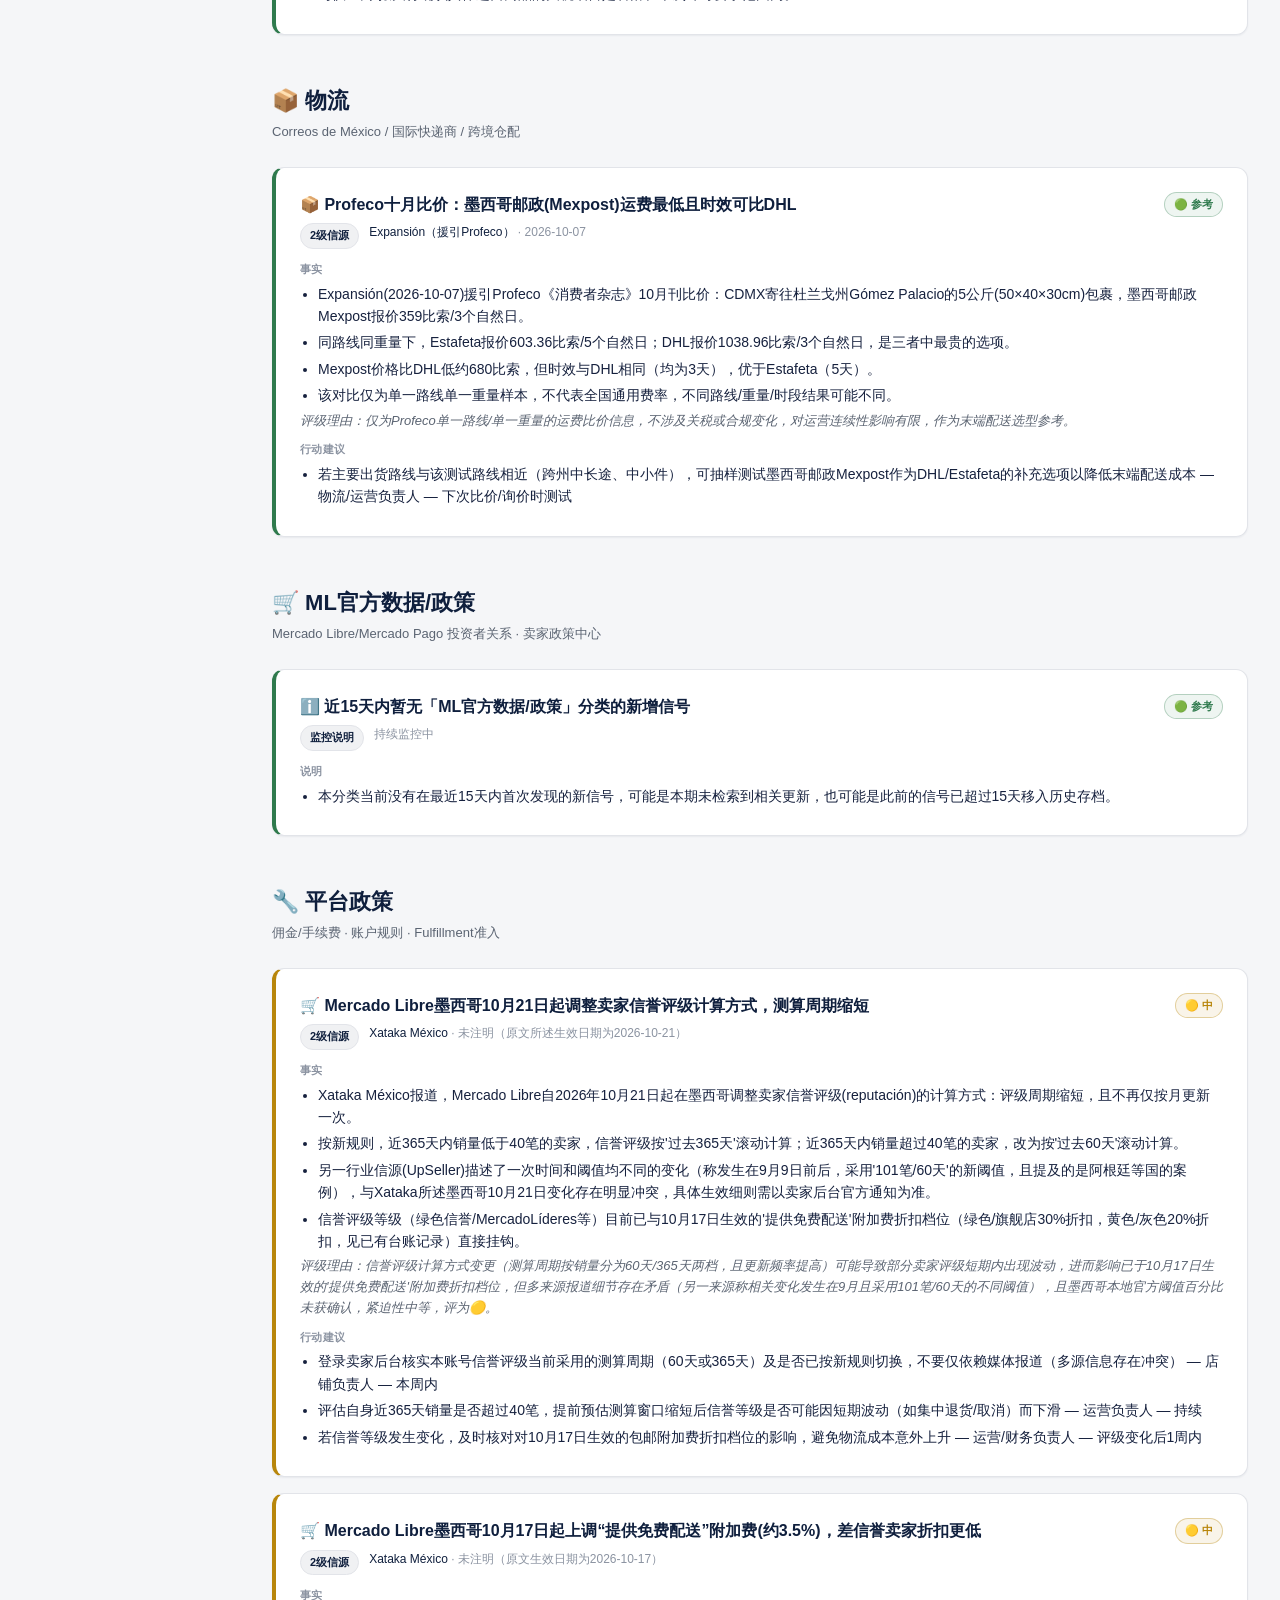
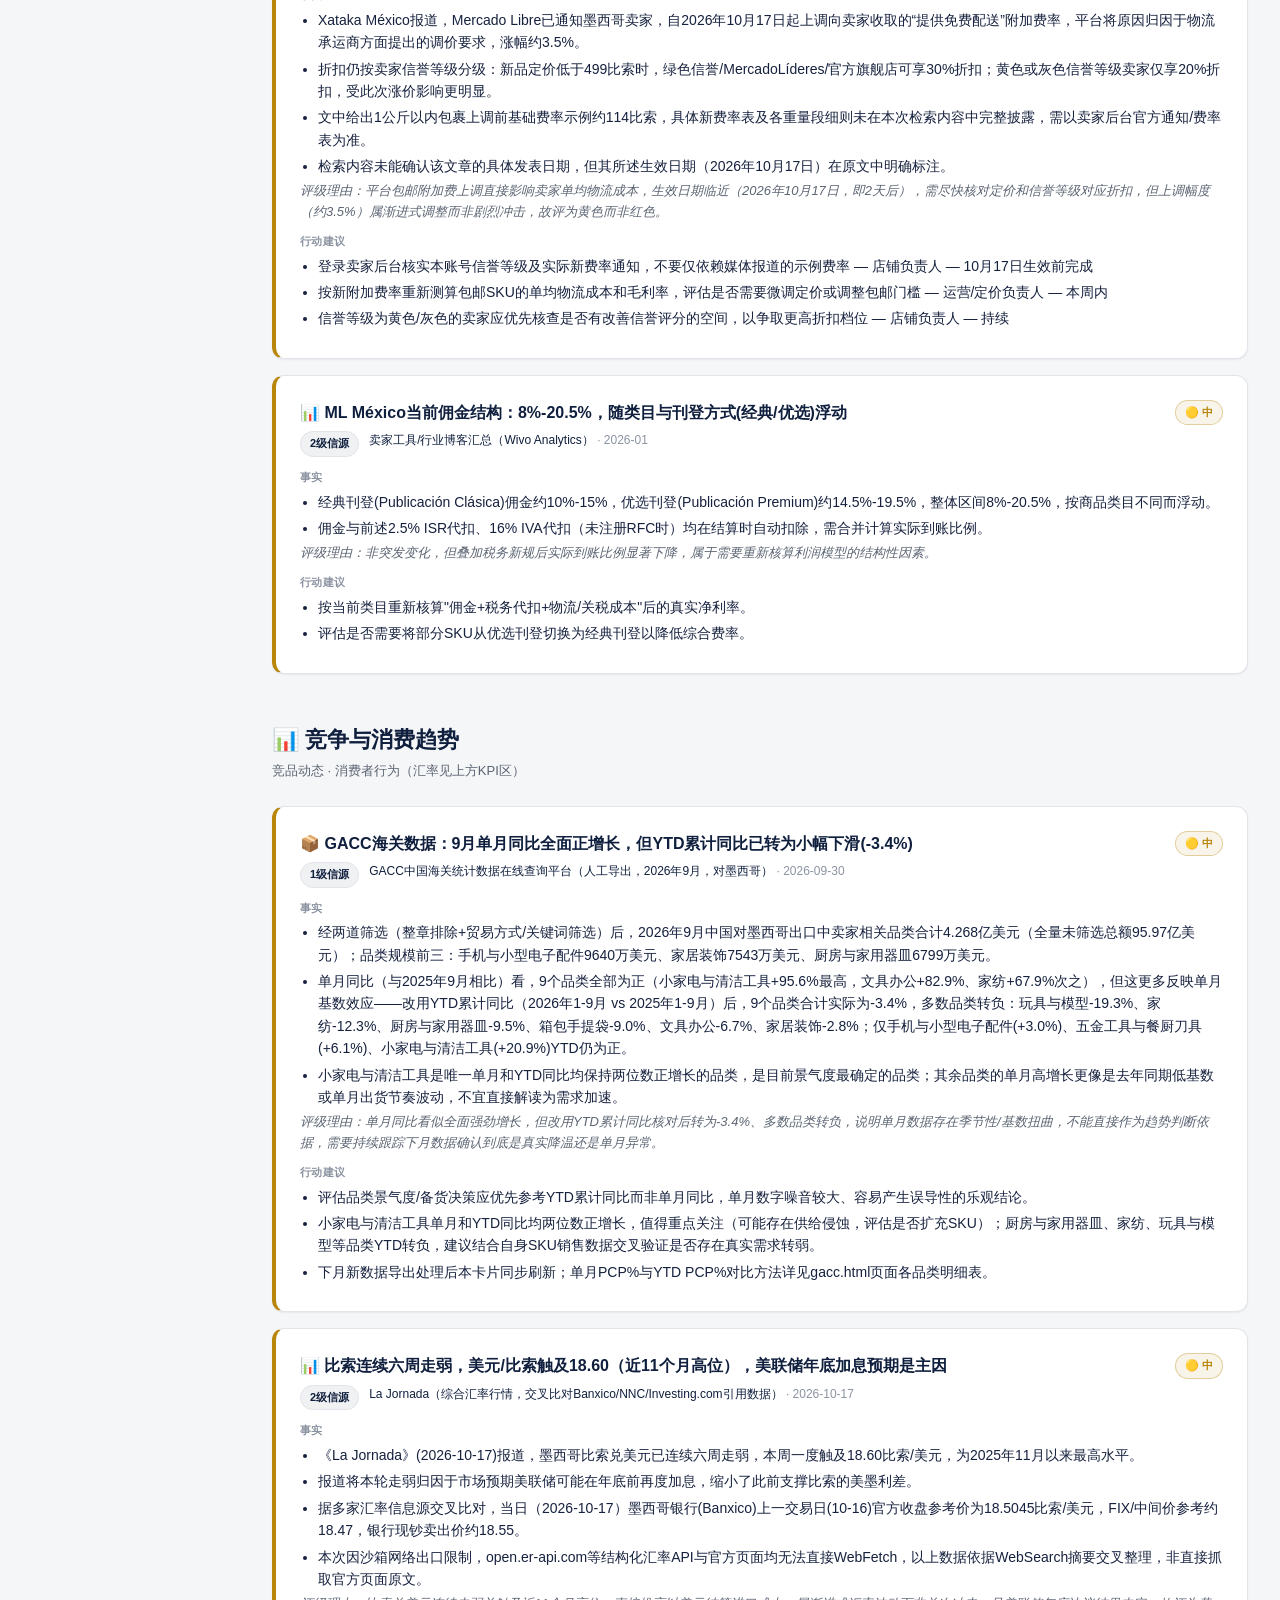
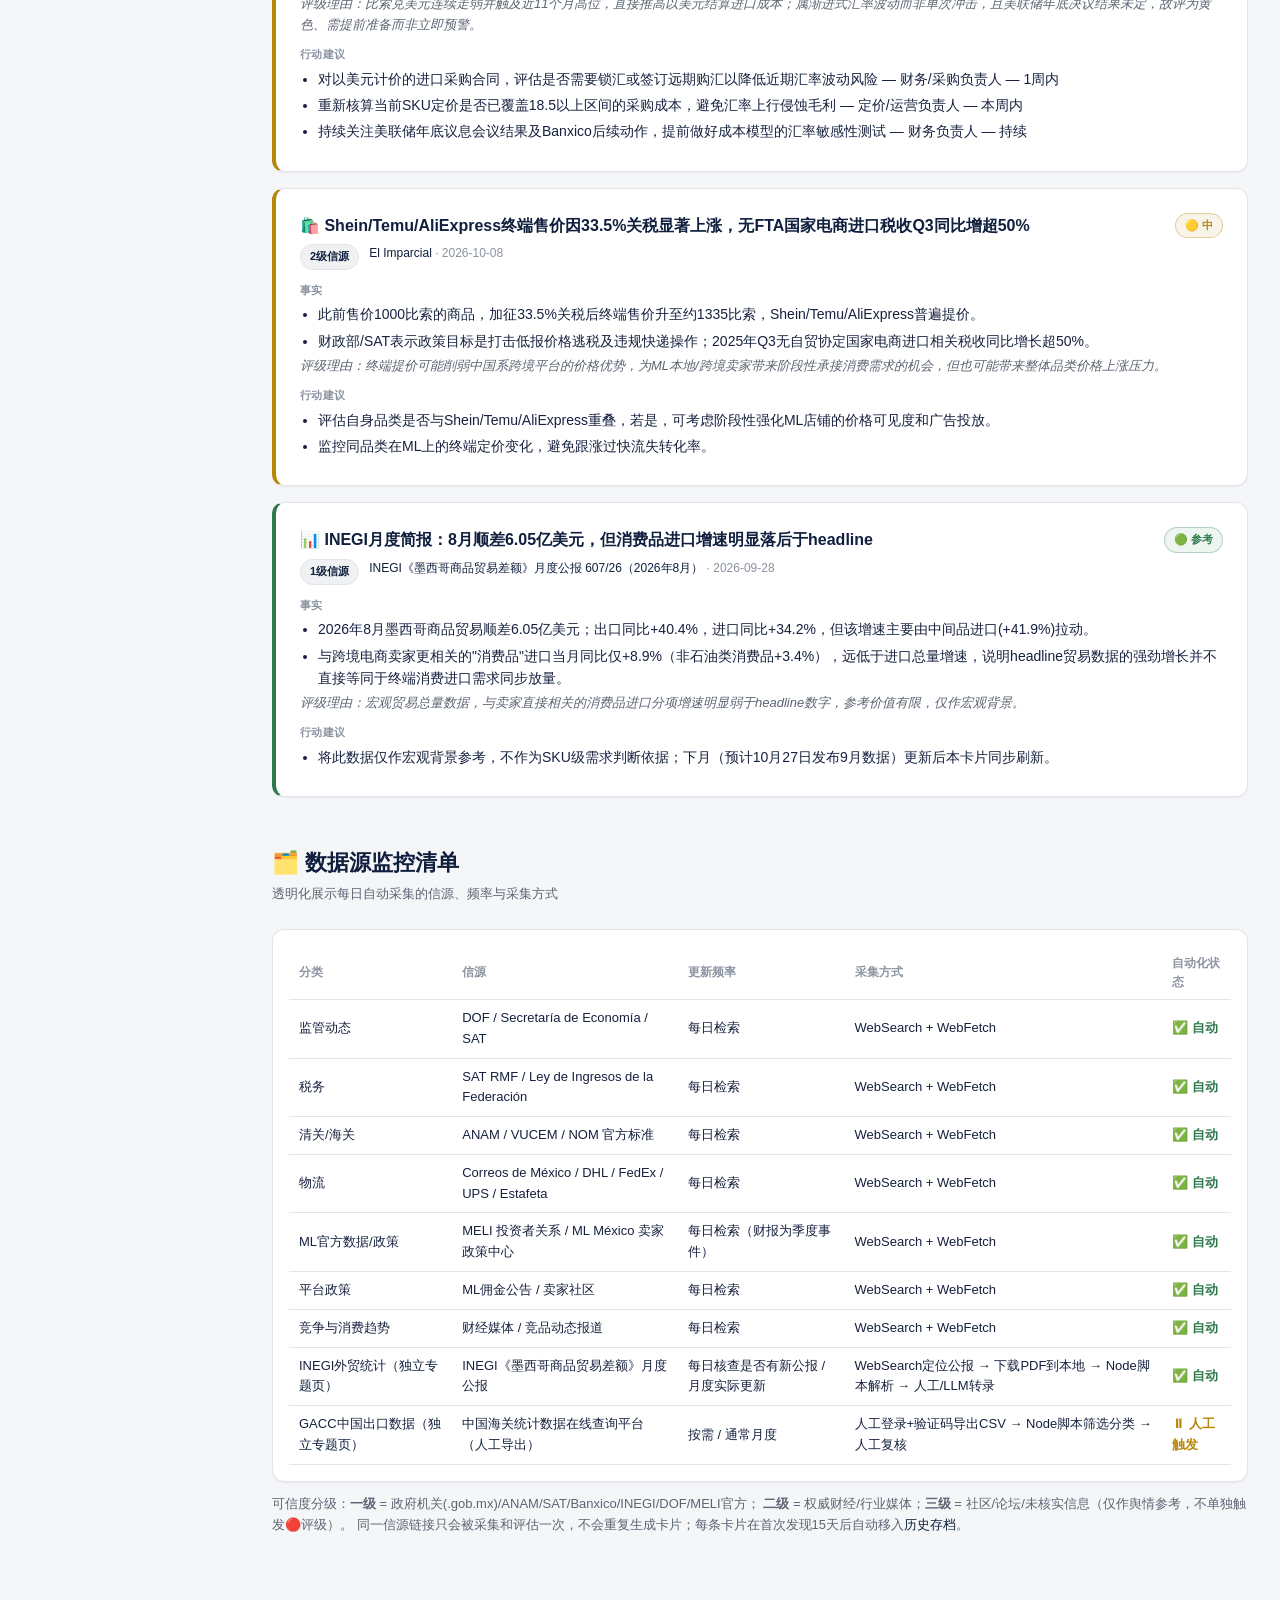
==== commit 5f1239c1: "Daily intel update: 0 new signals, WebFetch retest still failing, INEGI no new bulletin WebFetch con" ====
--- a/site/index.html
+++ b/site/index.html
@@ -3,7 +3,7 @@
 <head>
 <meta charset="UTF-8">
 <meta name="viewport" content="width=device-width, initial-scale=1.0, viewport-fit=cover">
-<title>MX跨境电商情报看板 | 2026-10-23 | v4.3</title>
+<title>MX跨境电商情报看板 | 2026-10-24 | v4.4</title>
 <meta http-equiv="Cache-Control" content="no-cache, no-store, must-revalidate">
 <link rel="stylesheet" href="style.css">
 </head>
@@ -13,8 +13,8 @@
   <button class="menu-toggle pill" onclick="document.querySelector('.sidebar').classList.toggle('open')">☰ 分类</button>
   <div class="navbar-brand"><span class="flag">🇲🇽</span>MX跨境电商情报看板</div>
   <div class="navbar-meta">
-    <span>更新至 2026-10-23</span>
-    <span>v4.3</span>
+    <span>更新至 2026-10-24</span>
+    <span>v4.4</span>
     <span>服务对象：ML México 跨境卖家决策者</span>
   </div>
   <div class="navbar-controls">
@@ -52,7 +52,7 @@
 
     <section class="content-section" id="top">
       <div class="section-title">今日Top信号</div>
-      <div class="section-subtitle">2026-10-23 · 面向在 Mercado Libre México 上经营、从海外进口商品销售的卖家决策者 · 仅展示最近15天内新发现的信号，更早的内容见<a href="archive.html">历史存档</a></div>
+      <div class="section-subtitle">2026-10-24 · 面向在 Mercado Libre México 上经营、从海外进口商品销售的卖家决策者 · 仅展示最近15天内新发现的信号，更早的内容见<a href="archive.html">历史存档</a></div>
 
       <div class="kpi-grid">
         <div class="kpi-card red"><div class="kpi-value">4</div><div class="kpi-label">🔴 需立即关注</div></div>
@@ -70,7 +70,7 @@
 
       <div class="top-signal-box">
         <h3>一句话总结</h3>
-        <p>今日WebFetch经60秒重试后仍返回“getaddrinfo ENOTFOUND”（沙箱网络对该工具的DNS解析持续拒绝，连续多日出现同一故障模式），本次完全改用WebSearch完成七大分类检索与INEGI公报核查。今日新增2条信号：①🚨《海关法》改革已完成国会立法程序（众议院10月7日、参议院10月13日先后通过，66票赞成），取消了低报价值(subvaluación)触发预防性查封(embargo precautorio)需达到50%价值差异的一般性门槛（部分制度下违法推定门槛降至20%），2027年1月1日生效，大幅提高所有申报价值与实际成交价存在差异的跨境卖家被查封/冻结货物的风险，建议清关/合规负责人立即自查SKU报关价值合规性并持续关注ANAM/SAT后续配套细则；②🛒 Mercado Libre墨西哥自10月21日起调整卖家信誉评级计算方式（测算周期按销量分60天/365天两档），多来源细节存在矛盾，建议登录卖家后台核实并关注是否影响10月17日已生效的包邮附加费折扣档位。存量重点：电子价值声明(MVE)10月31日宽限期仅剩约一周，11月1日起按清关制度分档陆续强制通过VUCEM申报直至2027年1月；无自贸协定国家最高50%关税与简易清关33.5%综合税率继续执行；比索兑美元此前确认10月17日曾触及18.60(近11个月高位)，本次因多方WebSearch结果互相矛盾（同期不同信源给出18.41-18.67不等的数值）未能核实一个可信的更新数值，暂不更新、沿用上次记录。GACC海关数据显示9月对墨出口单月同比普遍走强但YTD累计同比已转负(-3.4%)，仅小家电与清洁工具保持两位数正增长，权重更高；INEGI 9月贸易公报原定10月27日发布，今日核查确认尚未公布，8月顺差6.05亿美元仍为最新数据。</p>
+        <p>今日WebFetch连接性自测两次均返回“getaddrinfo ENOTFOUND”（含60秒等待后的重试），本次完全改用WebSearch对七大分类逐一排查，未发现任何满足“过去24-48小时内新发布且台账未收录”条件的新信源，当日信号卡片0新增。存量重点未变：①🚨《海关法》改革已完成国会立法程序，取消低报价值查封50%门槛，2027年1月1日生效，建议清关/合规负责人持续自查报关价值合规性；②🚨电子价值声明(MVE)10月31日宽限期仅剩约一周，11月1日起按清关制度分档陆续强制通过VUCEM申报；③🚨无自贸协定国家最高50%关税、简易清关包裹33.5%综合税率继续执行，为2026年核心成本变量；④🛒 Mercado Libre墨西哥10月21日起调整卖家信誉评级计算方式（细节仍有多源矛盾），叠加10月17日已生效的包邮附加费涨价，建议核实信誉等级对应折扣档位。USD/MXN方面，本次WebSearch命中的多个信源对10月中下旬汇率给出相互矛盾的数值（10月20-21日区间18.41-18.49不等，与此前记录的18.64存在差异），未能核实出一个更可信的更新值，本次不覆盖，沿用上次记录。GACC（9月：单月同比普遍转正但YTD累计同比-3.4%，小家电与清洁工具最具景气度）与INEGI（8月顺差6.05亿美元）数据摘要内容不变；INEGI 9月贸易公报经WebSearch核实原定10月27日发布，今日确认尚未公布。</p>
       </div>
     </section>
 
